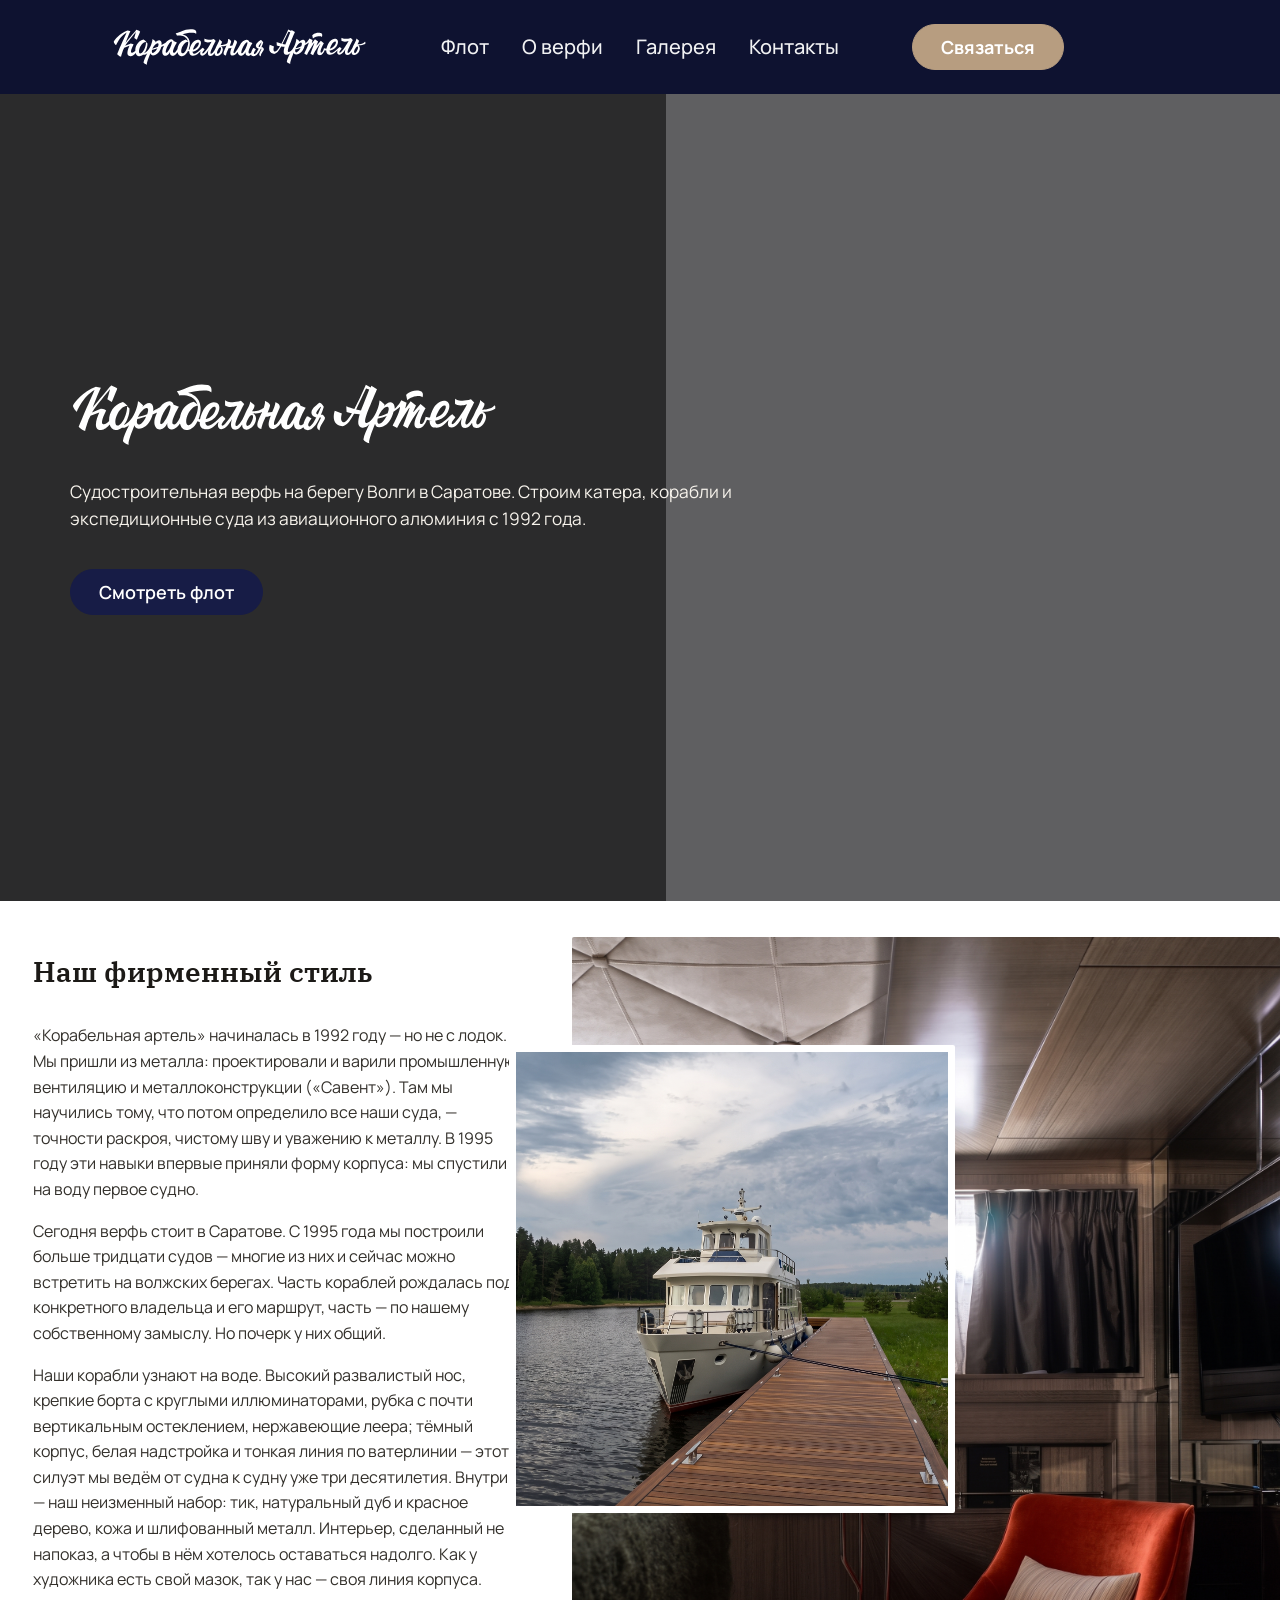
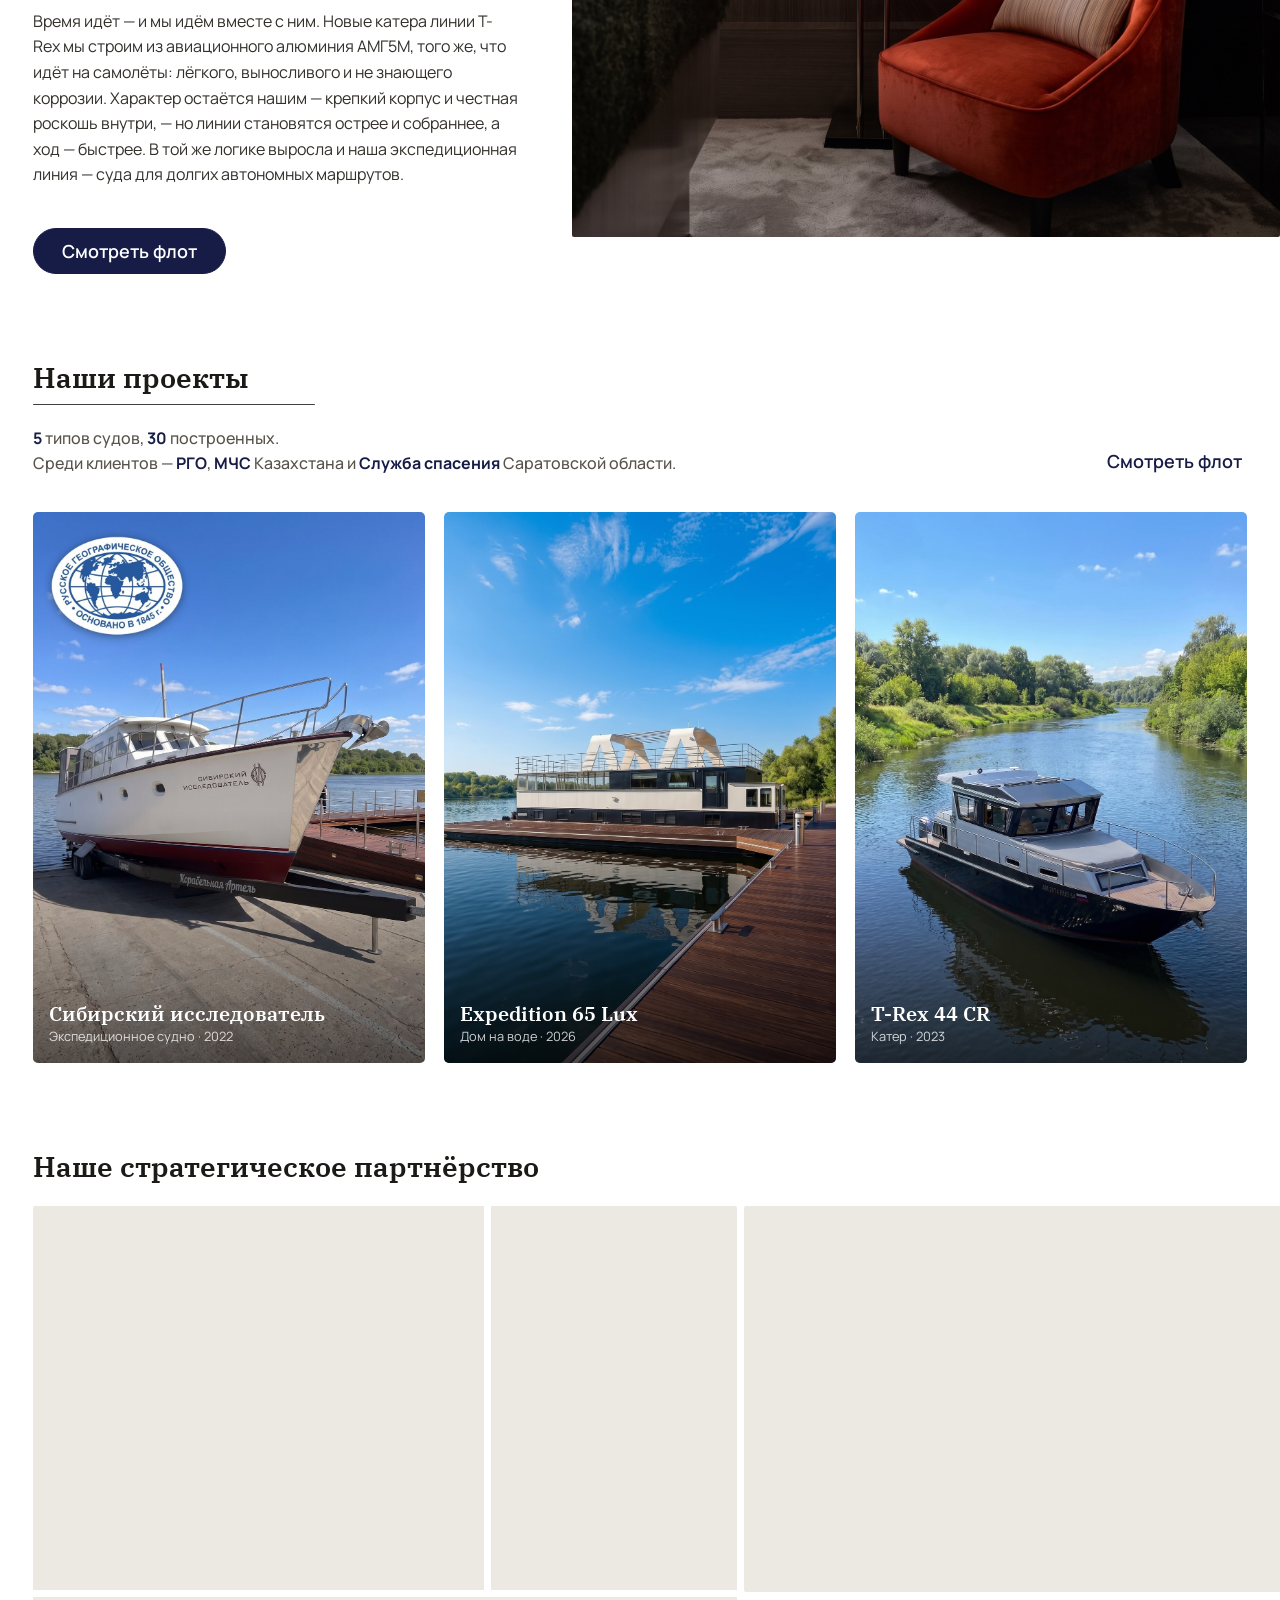
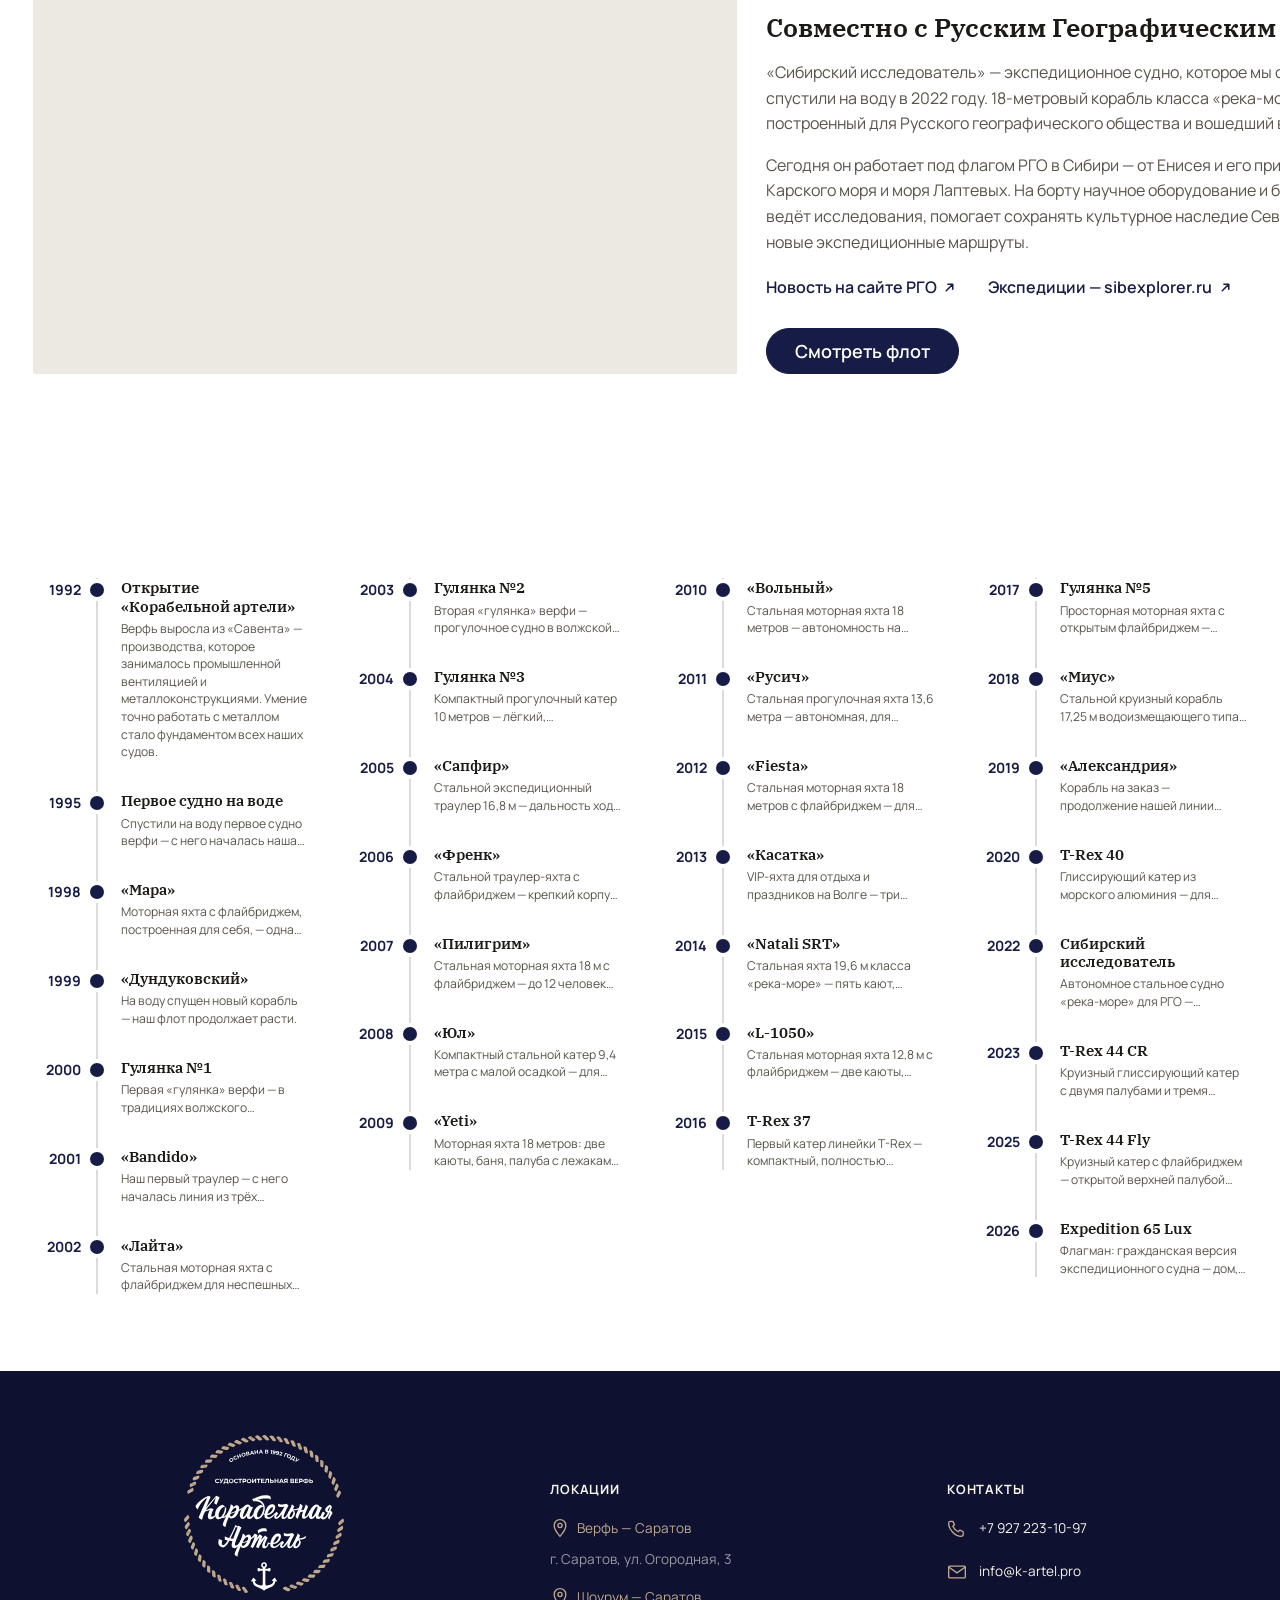
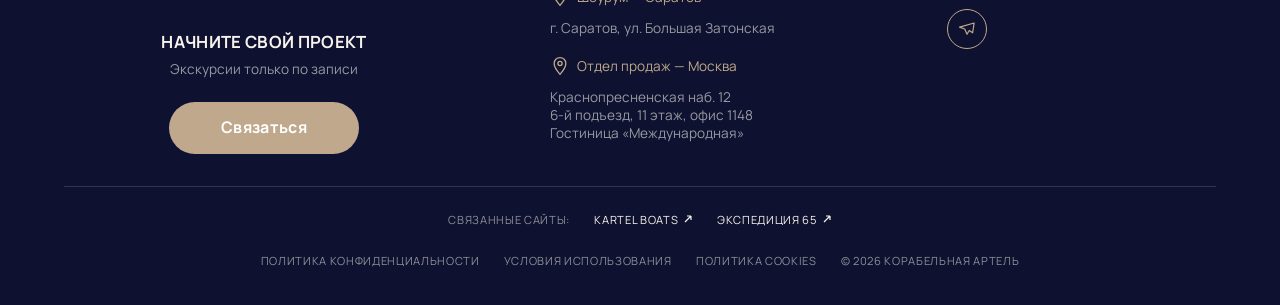
==== about.html @ 332b8e07 "Footer: seal logo + CTA restyle + centered brand column - footer logo switched from wordmark to the " ====
<!doctype html>
<html lang="ru">
<head>
<meta charset="utf-8">
<meta name="viewport" content="width=device-width, initial-scale=1">
<title>О верфи — Корабельная артель</title>
<meta name="description" content="О верфи «Корабельная артель» — судостроение в Саратове с 1992 года.">
<link rel="preconnect" href="https://fonts.googleapis.com">
<link rel="preconnect" href="https://fonts.gstatic.com" crossorigin>
<link href="https://fonts.googleapis.com/css2?family=IBM+Plex+Serif:wght@400;500;600&family=Manrope:wght@400;500;600;700&display=swap" rel="stylesheet">
<link rel="stylesheet" href="css/styles.css?v=238">
</head>
<body>

  <!-- ===================== NAV (solid, interior page) ===================== -->
  <header class="nav nav--solid nav--sticky">
    <a class="nav__logo" href="index.html" aria-label="Корабельная артель">
      <img src="assets/logo/wordmark-white.svg" alt="Корабельная артель">
    </a>
    <nav class="nav__links">
      <a href="fleet.html">Флот</a>
      <a href="about.html">О верфи</a>
      <!-- <a href="index.html#stories">Истории</a> -->
      <a href="gallery.html">Галерея</a>
      <a href="contact.html">Контакты</a>
    </nav>
    <a class="nav__cta js-contact-open" href="contact.html">Связаться</a>
  </header>

  <!-- ===================== ABOUT (wireframe) ===================== -->
  <main class="wf about" id="about">

    <!-- SECTION 1: HERO -->
    <section class="about-hero">
      <div class="about-hero__scrim"></div>
      <div class="about-hero__inner">
        <div class="about-hero__content">
          <div class="about-hero__title">
            <img class="about-hero__logo" src="assets/logo/wordmark-white.svg" alt="Корабельная артель">
          </div>
          <p class="about-hero__text">Судостроительная верфь на берегу Волги в Саратове. Строим катера, корабли и экспедиционные суда из авиационного алюминия с 1992 года.</p>
          <a class="btn btn--primary" href="fleet.html">Смотреть флот</a>
        </div>
      </div>
    </section>

    <!-- SECTION 2: WHERE IT ALL BEGAN -->
    <section class="wf-sec ab-began">
      <div class="ab-began__grid">
        <div class="ab-began__text">
          <header class="wf-sechead">
            <h2 class="wf-sectitle">Наш фирменный стиль</h2>
            <div class="wf-line wf-line--head"></div>
          </header>
          <p class="wf-body">«Корабельная артель» начиналась в 1992 году — но не с лодок. Мы пришли из металла: проектировали и варили промышленную вентиляцию и металлоконструкции («Савент»). Там мы научились тому, что потом определило все наши суда, — точности раскроя, чистому шву и уважению к металлу. В 1995 году эти навыки впервые приняли форму корпуса: мы спустили на воду первое судно.</p>
          <p class="wf-body">Сегодня верфь стоит в Саратове. С 1995 года мы построили больше тридцати судов — многие из них и сейчас можно встретить на волжских берегах. Часть кораблей рождалась под конкретного владельца и его маршрут, часть — по нашему собственному замыслу. Но почерк у них общий.</p>
          <p class="wf-body">Наши корабли узнают на воде. Высокий развалистый нос, крепкие борта с круглыми иллюминаторами, рубка с почти вертикальным остеклением, нержавеющие леера; тёмный корпус, белая надстройка и тонкая линия по ватерлинии — этот силуэт мы ведём от судна к судну уже три десятилетия. Внутри — наш неизменный набор: тик, натуральный дуб и красное дерево, кожа и шлифованный металл. Интерьер, сделанный не напоказ, а чтобы в нём хотелось оставаться надолго. Как у художника есть свой мазок, так у нас — своя линия корпуса.</p>
          <p class="wf-body">Время идёт — и мы идём вместе с ним. Новые катера линии T-Rex мы строим из авиационного алюминия АМГ5М, того же, что идёт на самолёты: лёгкого, выносливого и не знающего коррозии. Характер остаётся нашим — крепкий корпус и честная роскошь внутри, — но линии становятся острее и собраннее, а ход — быстрее. В той же логике выросла и наша экспедиционная линия — суда для долгих автономных маршрутов.</p>
          <a class="btn btn--primary ab-began__btn" href="fleet.html">Смотреть флот</a>
        </div>
        <div class="ab-began__media">
          <div class="wf-box ab-began__img"></div>
          <div class="ab-began__card"></div>
        </div>
      </div>
    </section>

    <!-- SECTION 3: OUR PROJECTS -->
    <section class="wf-sec ab-proj">
      <header class="ab-proj__head">
        <div class="ab-proj__headleft">
          <div class="wf-sechead">
            <h2 class="wf-sectitle">Наши проекты</h2>
            <div class="wf-line wf-line--head"></div>
          </div>
          <p class="fleet__lead"><strong>5</strong> типов судов, <strong>30</strong> построенных.<br>Среди клиентов — <strong>РГО</strong>, <strong>МЧС</strong> Казахстана и <strong>Служба спасения</strong> Саратовской&nbsp;области.</p>
        </div>
        <a class="btn btn--tertiary" href="fleet.html">Смотреть флот</a>
      </header>
      <div class="ab-proj__grid">
        <a class="boat-card" href="boat.html?id=sibirsky" aria-label="Сибирский исследователь">
          <img class="boat-card__img" src="assets/img/sibirsky-card.jpg?v=219" alt="Сибирский исследователь">
          <div class="boat-card__scrim"></div>
          <div class="boat-card__meta">
            <div class="boat-card__name">Сибирский исследователь</div>
            <div class="boat-card__year">Экспедиционное судно · 2022</div>
          </div>
        </a>
        <a class="boat-card" href="boat.html?id=exp-65lux" aria-label="Expedition 65 Lux">
          <img class="boat-card__img" src="assets/img/exp65lux-card.jpg?v=219" alt="Expedition 65 Lux">
          <div class="boat-card__scrim"></div>
          <div class="boat-card__meta">
            <div class="boat-card__name">Expedition 65 Lux</div>
            <div class="boat-card__year">Дом на воде · 2026</div>
          </div>
        </a>
        <a class="boat-card" href="boat.html?id=trex-44cr" aria-label="T-Rex 44 CR">
          <img class="boat-card__img" src="assets/img/trex44cr-card.jpg?v=219" alt="T-Rex 44 CR">
          <div class="boat-card__scrim"></div>
          <div class="boat-card__meta">
            <div class="boat-card__name">T-Rex 44 CR</div>
            <div class="boat-card__year">Катер · 2023</div>
          </div>
        </a>
      </div>
    </section>

    <!-- SECTION 4: OUR STRATEGIC PARTNERSHIP -->
    <section class="wf-sec ab-partner" id="partner">
      <header class="ab-partner__head">
        <h2 class="wf-sectitle">Наше стратегическое партнёрство</h2>
      </header>
      <div class="ab-partner__band">
        <div class="wf-box ab-partner__img"></div>
        <div class="wf-box ab-partner__side"></div>
        <div class="ab-partner__content">
          <p class="ab-partner__caption">Совместно с Русским Географическим Обществом</p>
          <p class="ab-partner__body">«Сибирский исследователь» — экспедиционное судно, которое мы строили пять лет и спустили на воду в 2022 году. 18-метровый корабль класса «река-море» из стали, построенный для Русского географического общества и вошедший в его научный флот.</p>
          <p class="ab-partner__body">Сегодня он работает под флагом РГО в Сибири — от Енисея и его притоков до побережий Карского моря и моря Лаптевых. На борту научное оборудование и беспилотники: судно ведёт исследования, помогает сохранять культурное наследие Севера и открывает новые экспедиционные маршруты.</p>
          <div class="ab-partner__links">
            <a class="ab-partner__link" href="https://rgo.ru/activity/redaction/news/sibirskiy-issledovatel-popolnit-nauchnyy-flot-rgo/" target="_blank" rel="noopener">Новость на сайте РГО
              <svg width="13" height="13" viewBox="0 0 12 12" fill="none" aria-hidden="true"><path d="M3 9 9 3M9 3H4.5M9 3v4.5" stroke="currentColor" stroke-width="1.4" stroke-linecap="round" stroke-linejoin="round"/></svg>
            </a>
            <a class="ab-partner__link" href="https://sibexplorer.ru" target="_blank" rel="noopener">Экспедиции — sibexplorer.ru
              <svg width="13" height="13" viewBox="0 0 12 12" fill="none" aria-hidden="true"><path d="M3 9 9 3M9 3H4.5M9 3v4.5" stroke="currentColor" stroke-width="1.4" stroke-linecap="round" stroke-linejoin="round"/></svg>
            </a>
          </div>
          <a class="btn btn--primary" href="fleet.html">Смотреть флот</a>
        </div>
      </div>
    </section>

    <!-- SECTION 6: TIMELINE -->
    <section class="wf-sec ab-time">
      <header class="ab-time__head"></header>
      <div class="ab-time__track">
        <div class="ab-time__col">
        <div class="ab-time__item">
          <div class="ab-time__year">1992</div>
          <div class="ab-time__body">
            <div class="ab-time__dot"></div>
            <h3 class="ab-time__title">Открытие «Корабельной артели»</h3>
            <p class="ab-time__text">Верфь выросла из «Савента» — производства, которое занималось промышленной вентиляцией и металлоконструкциями. Умение точно работать с металлом стало фундаментом всех наших судов.</p>
          </div>
        </div>
        <div class="ab-time__item">
          <div class="ab-time__year">1995</div>
          <div class="ab-time__body">
            <div class="ab-time__dot"></div>
            <h3 class="ab-time__title">Первое судно на воде</h3>
            <p class="ab-time__text">Спустили на воду первое судно верфи — с него началась наша история на большой воде.</p>
          </div>
        </div>
        <div class="ab-time__item">
          <div class="ab-time__year">1998</div>
          <div class="ab-time__body">
            <div class="ab-time__dot"></div>
            <h3 class="ab-time__title">«Мара»</h3>
            <p class="ab-time__text">Моторная яхта с флайбриджем, построенная для себя, — одна из первых лодок верфи.</p>
          </div>
        </div>
        <div class="ab-time__item">
          <div class="ab-time__year">1999</div>
          <div class="ab-time__body">
            <div class="ab-time__dot"></div>
            <h3 class="ab-time__title">«Дундуковский»</h3>
            <p class="ab-time__text">На воду спущен новый корабль — наш флот продолжает расти.</p>
          </div>
        </div>
        <div class="ab-time__item">
          <div class="ab-time__year">2000</div>
          <div class="ab-time__body">
            <div class="ab-time__dot"></div>
            <h3 class="ab-time__title">Гулянка №1</h3>
            <p class="ab-time__text">Первая «гулянка» верфи — в традициях волжского прогулочного судна этого типа.</p>
          </div>
        </div>
        <div class="ab-time__item">
          <div class="ab-time__year">2001</div>
          <div class="ab-time__body">
            <div class="ab-time__dot"></div>
            <h3 class="ab-time__title">«Bandido»</h3>
            <p class="ab-time__text">Наш первый траулер — с него началась линия из трёх кораблей этого типа.</p>
          </div>
        </div>
        <div class="ab-time__item">
          <div class="ab-time__year">2002</div>
          <div class="ab-time__body">
            <div class="ab-time__dot"></div>
            <h3 class="ab-time__title">«Лайта»</h3>
            <p class="ab-time__text">Стальная моторная яхта с флайбриджем для неспешных походов по большой воде.</p>
          </div>
        </div>
        </div>
        <div class="ab-time__col">
        <div class="ab-time__item">
          <div class="ab-time__year">2003</div>
          <div class="ab-time__body">
            <div class="ab-time__dot"></div>
            <h3 class="ab-time__title">Гулянка №2</h3>
            <p class="ab-time__text">Вторая «гулянка» верфи — прогулочное судно в волжской традиции.</p>
          </div>
        </div>
        <div class="ab-time__item">
          <div class="ab-time__year">2004</div>
          <div class="ab-time__body">
            <div class="ab-time__dot"></div>
            <h3 class="ab-time__title">Гулянка №3</h3>
            <p class="ab-time__text">Компактный прогулочный катер 10 метров — лёгкий, экономичный, с малой осадкой.</p>
          </div>
        </div>
        <div class="ab-time__item">
          <div class="ab-time__year">2005</div>
          <div class="ab-time__body">
            <div class="ab-time__dot"></div>
            <h3 class="ab-time__title">«Сапфир»</h3>
            <p class="ab-time__text">Стальной экспедиционный траулер 16,8 м — дальность хода свыше 3500 миль.</p>
          </div>
        </div>
        <div class="ab-time__item">
          <div class="ab-time__year">2006</div>
          <div class="ab-time__body">
            <div class="ab-time__dot"></div>
            <h3 class="ab-time__title">«Френк»</h3>
            <p class="ab-time__text">Стальной траулер-яхта с флайбриджем — крепкий корпус для дальних походов.</p>
          </div>
        </div>
        <div class="ab-time__item">
          <div class="ab-time__year">2007</div>
          <div class="ab-time__body">
            <div class="ab-time__dot"></div>
            <h3 class="ab-time__title">«Пилигрим»</h3>
            <p class="ab-time__text">Стальная моторная яхта 18 м с флайбриджем — до 12 человек на борту, дальность до 1300 миль.</p>
          </div>
        </div>
        <div class="ab-time__item">
          <div class="ab-time__year">2008</div>
          <div class="ab-time__body">
            <div class="ab-time__dot"></div>
            <h3 class="ab-time__title">«Юл»</h3>
            <p class="ab-time__text">Компактный стальной катер 9,4 метра с малой осадкой — для неспешных прогулок по реке.</p>
          </div>
        </div>
        <div class="ab-time__item">
          <div class="ab-time__year">2009</div>
          <div class="ab-time__body">
            <div class="ab-time__dot"></div>
            <h3 class="ab-time__title">«Yeti»</h3>
            <p class="ab-time__text">Моторная яхта 18 метров: две каюты, баня, палуба с лежаками и мангалом.</p>
          </div>
        </div>
        </div>
        <div class="ab-time__col">
        <div class="ab-time__item">
          <div class="ab-time__year">2010</div>
          <div class="ab-time__body">
            <div class="ab-time__dot"></div>
            <h3 class="ab-time__title">«Вольный»</h3>
            <p class="ab-time__text">Стальная моторная яхта 18 метров — автономность на несколько суток, дальность до 1000 км.</p>
          </div>
        </div>
        <div class="ab-time__item">
          <div class="ab-time__year">2011</div>
          <div class="ab-time__body">
            <div class="ab-time__dot"></div>
            <h3 class="ab-time__title">«Русич»</h3>
            <p class="ab-time__text">Стальная прогулочная яхта 13,6 метра — автономная, для компании до 10 человек.</p>
          </div>
        </div>
        <div class="ab-time__item">
          <div class="ab-time__year">2012</div>
          <div class="ab-time__body">
            <div class="ab-time__dot"></div>
            <h3 class="ab-time__title">«Fiesta»</h3>
            <p class="ab-time__text">Стальная моторная яхта 18 метров с флайбриджем — для дальних прогулок по большой воде.</p>
          </div>
        </div>
        <div class="ab-time__item">
          <div class="ab-time__year">2013</div>
          <div class="ab-time__body">
            <div class="ab-time__dot"></div>
            <h3 class="ab-time__title">«Касатка»</h3>
            <p class="ab-time__text">VIP-яхта для отдыха и праздников на Волге — три палубы, русская сауна, до 10 гостей.</p>
          </div>
        </div>
        <div class="ab-time__item">
          <div class="ab-time__year">2014</div>
          <div class="ab-time__body">
            <div class="ab-time__dot"></div>
            <h3 class="ab-time__title">«Natali SRT»</h3>
            <p class="ab-time__text">Стальная яхта 19,6 м класса «река-море» — пять кают, автономность, дальность свыше 1600 км.</p>
          </div>
        </div>
        <div class="ab-time__item">
          <div class="ab-time__year">2015</div>
          <div class="ab-time__body">
            <div class="ab-time__dot"></div>
            <h3 class="ab-time__title">«L-1050»</h3>
            <p class="ab-time__text">Стальная моторная яхта 12,8 м с флайбриджем — две каюты, салон и камбуз, полная автономность.</p>
          </div>
        </div>
        <div class="ab-time__item">
          <div class="ab-time__year">2016</div>
          <div class="ab-time__body">
            <div class="ab-time__dot"></div>
            <h3 class="ab-time__title">T-Rex 37</h3>
            <p class="ab-time__text">Первый катер линейки T-Rex — компактный, полностью автономный, с водолазным оснащением.</p>
          </div>
        </div>
        </div>
        <div class="ab-time__col">
        <div class="ab-time__item">
          <div class="ab-time__year">2017</div>
          <div class="ab-time__body">
            <div class="ab-time__dot"></div>
            <h3 class="ab-time__title">Гулянка №5</h3>
            <p class="ab-time__text">Просторная моторная яхта с открытым флайбриджем — прогулочный катер для отдыха на Волге.</p>
          </div>
        </div>
        <div class="ab-time__item">
          <div class="ab-time__year">2018</div>
          <div class="ab-time__body">
            <div class="ab-time__dot"></div>
            <h3 class="ab-time__title">«Миус»</h3>
            <p class="ab-time__text">Стальной круизный корабль 17,25 м водоизмещающего типа — для дальних походов по большой воде.</p>
          </div>
        </div>
        <div class="ab-time__item">
          <div class="ab-time__year">2019</div>
          <div class="ab-time__body">
            <div class="ab-time__dot"></div>
            <h3 class="ab-time__title">«Александрия»</h3>
            <p class="ab-time__text">Корабль на заказ — продолжение нашей линии больших водоизмещающих судов.</p>
          </div>
        </div>
        <div class="ab-time__item">
          <div class="ab-time__year">2020</div>
          <div class="ab-time__body">
            <div class="ab-time__dot"></div>
            <h3 class="ab-time__title">T-Rex 40</h3>
            <p class="ab-time__text">Глиссирующий катер из морского алюминия — для автономных выходов по рекам и морю.</p>
          </div>
        </div>
        <div class="ab-time__item">
          <div class="ab-time__year">2022</div>
          <div class="ab-time__body">
            <div class="ab-time__dot"></div>
            <h3 class="ab-time__title">Сибирский исследователь</h3>
            <p class="ab-time__text">Автономное стальное судно «река-море» для РГО — построено для арктических экспедиций.</p>
          </div>
        </div>
        <div class="ab-time__item">
          <div class="ab-time__year">2023</div>
          <div class="ab-time__body">
            <div class="ab-time__dot"></div>
            <h3 class="ab-time__title">T-Rex 44 CR</h3>
            <p class="ab-time__text">Круизный глиссирующий катер с двумя палубами и тремя каютами.</p>
          </div>
        </div>
        <div class="ab-time__item">
          <div class="ab-time__year">2025</div>
          <div class="ab-time__body">
            <div class="ab-time__dot"></div>
            <h3 class="ab-time__title">T-Rex 44 Fly</h3>
            <p class="ab-time__text">Круизный катер с флайбриджем — открытой верхней палубой для отдыха и управления.</p>
          </div>
        </div>
        <div class="ab-time__item">
          <div class="ab-time__year">2026</div>
          <div class="ab-time__body">
            <div class="ab-time__dot"></div>
            <h3 class="ab-time__title">Expedition 65 Lux</h3>
            <p class="ab-time__text">Флагман: гражданская версия экспедиционного судна — дом, который идёт за впечатлением.</p>
          </div>
        </div>
        </div>
      </div>
    </section>

  </main>

  <!-- ===================== FOOTER ===================== -->
  <footer class="foot">
    <div class="foot__inner">
      <div class="foot__top">
        <div class="foot__col">
          <a class="foot__brand" href="index.html" aria-label="Корабельная артель">
            <img src="assets/logo/seal-white.svg" alt="Корабельная артель">
          </a>
          <h3 class="foot__eyebrow">Начните свой проект</h3>
          <p class="foot__sub">Экскурсии только по записи</p>
          <a class="foot__cta" href="index.html#locations">Связаться</a>
        </div>
        <div class="foot__col">
          <p class="foot__coltitle">Локации</p>
          <ul class="foot__locs">
            <li>
              <a class="foot__loc-name" href="https://yandex.ru/maps/194/saratov/?ll=45.975715%2C51.514432&mode=poi&poi%5Bpoint%5D=45.975110%2C51.514426&poi%5Buri%5D=ymapsbm1%3A%2F%2Forg%3Foid%3D194729155833&z=18.88" target="_blank" rel="noopener">
                <svg width="20" height="20" viewBox="0 0 24 24" fill="none"><path d="M12 2C16 2 19 5 19 9c0 5-7 13-7 13S5 14 5 9c0-4 3-7 7-7Z" stroke="currentColor" stroke-width="1.6"/><circle cx="12" cy="9" r="2.5" stroke="currentColor" stroke-width="1.6"/></svg>
                Верфь — Саратов
              </a>
              <div class="foot__loc-lines"><p>г. Саратов, ул. Огородная, 3</p></div>
            </li>
            <li>
              <a class="foot__loc-name" href="https://yandex.ru/maps/org/pristan/169654831303/?ll=46.082849%2C51.543943&z=18.8" target="_blank" rel="noopener">
                <svg width="20" height="20" viewBox="0 0 24 24" fill="none"><path d="M12 2C16 2 19 5 19 9c0 5-7 13-7 13S5 14 5 9c0-4 3-7 7-7Z" stroke="currentColor" stroke-width="1.6"/><circle cx="12" cy="9" r="2.5" stroke="currentColor" stroke-width="1.6"/></svg>
                Шоурум — Саратов
              </a>
              <div class="foot__loc-lines"><p>г. Саратов, ул. Большая Затонская</p></div>
            </li>
            <li>
              <a class="foot__loc-name" href="https://yandex.ru/maps/org/kartel_boats/22422353256/?ll=37.556388%2C55.754203&z=17.13" target="_blank" rel="noopener">
                <svg width="20" height="20" viewBox="0 0 24 24" fill="none"><path d="M12 2C16 2 19 5 19 9c0 5-7 13-7 13S5 14 5 9c0-4 3-7 7-7Z" stroke="currentColor" stroke-width="1.6"/><circle cx="12" cy="9" r="2.5" stroke="currentColor" stroke-width="1.6"/></svg>
                Отдел продаж — Москва
              </a>
              <div class="foot__loc-lines">
                <p>Краснопресненская наб. 12</p>
                <p>6-й подъезд, 11 этаж, офис 1148</p>
                <p>Гостиница «Международная»</p>
              </div>
            </li>
          </ul>
        </div>
        <div class="foot__col">
          <p class="foot__coltitle">Контакты</p>
          <ul class="foot__contacts">
            <li>
              <a class="foot__contact" href="tel:+79272231097">
                <svg width="20" height="20" viewBox="0 0 24 24" fill="none"><path d="M4 4h3l2 4-2 2c1.5 3.5 3 5 6.5 6.5l2-2 4 2v3c0 1.5-1 2.5-2.5 2.5C10 22 2 14 2 6 2 4.5 3 4 4 4Z" stroke="currentColor" stroke-width="1.6" stroke-linejoin="round"/></svg>
                +7 927 223-10-97
              </a>
            </li>
            <li>
              <a class="foot__contact" href="mailto:info@k-artel.pro">
                <svg width="20" height="20" viewBox="0 0 24 24" fill="none"><rect x="2" y="5" width="20" height="14" rx="1" stroke="currentColor" stroke-width="1.6"/><path d="M2 6l10 7 10-7" stroke="currentColor" stroke-width="1.6"/></svg>
                info@k-artel.pro
              </a>
            </li>
          </ul>
          <div class="foot__social">
            <a class="foot__soc" href="https://t.me/KARTELBOATS_RU" target="_blank" rel="noopener" aria-label="Telegram">
              <svg width="18" height="18" viewBox="0 0 24 24" fill="none"><path d="M21.5 4 2 9.5 9 12l3 7 3-5 4.5 3L21.5 4Z" stroke="currentColor" stroke-width="1.6" stroke-linejoin="round"/></svg>
            </a>
          </div>
        </div>
      </div>

      <hr class="foot__hr">

      <div class="foot__related">
        <span class="foot__related-label">Связанные сайты:</span>
        <a href="https://kartelboats.ru" target="_blank" rel="noopener">Kartel Boats
          <svg width="10" height="10" viewBox="0 0 10 10" fill="none"><path d="M2 8 8 2M8 2H4M8 2v4" stroke="currentColor" stroke-width="1.2"/></svg>
        </a>
        <a href="https://expedition65.ru" target="_blank" rel="noopener">Экспедиция 65
          <svg width="10" height="10" viewBox="0 0 10 10" fill="none"><path d="M2 8 8 2M8 2H4M8 2v4" stroke="currentColor" stroke-width="1.2"/></svg>
        </a>
      </div>

      <div class="foot__legal">
        <a href="#">Политика конфиденциальности</a>
        <a href="#">Условия использования</a>
        <a href="#">Политика cookies</a>
        <span>© 2026 Корабельная артель</span>
      </div>
    </div>
  </footer>

  <!-- deep-link (#partner from the landing "Наш партнёр"): genuine arrival from
       another page scrolls to the section (re-scrolling after images settle);
       a reload cleans the hash and returns to the top, no jolt. -->
  <script>
    if ('scrollRestoration' in history) history.scrollRestoration = 'manual';
    (function () {
      if (!location.hash) return;
      var hash = location.hash, fromOther = false;
      try { fromOther = !!document.referrer && new URL(document.referrer).pathname !== location.pathname; } catch (e) {}
      history.replaceState(null, '', location.pathname + location.search);
      if (fromOther) {
        var toHash = function () { var t = document.querySelector(hash); if (t) t.scrollIntoView({ behavior: 'instant', block: 'start' }); };
        toHash();
        window.addEventListener('load', toHash);
        setTimeout(toHash, 400);
      } else {
        window.scrollTo({ top: 0, behavior: 'instant' });
      }
    })();
  </script>
  <script src="js/nav.js?v=1"></script>
  <script src="js/contact-modal.js?v=2"></script>
</body>
</html>
---- css/styles.css ----
/* ============================================================
   КОРАБЕЛЬНАЯ АРТЕЛЬ — design system
   ============================================================ */
:root{
  --navy:#171C46;
  --brass:#C0A88C;
  --ink:#0E1230;
  --text:#171C46;
  --text-2:#57534B;
  --black:#000000;
  --white:#FFFFFF;
  --cream:#F7F3EC;
  --grey-100:#ECE9E2;
  --grey-300:#CCC7BD;
  --grey-500:#938E83;
  --charcoal:#33302B;
  --near-black:#1C1A17;

  --serif:'IBM Plex Serif',Georgia,serif;
  --sans:'Manrope',system-ui,sans-serif;

  --gutter:clamp(1.25rem,5vw,5rem);
  --maxw:1440px;

  /* the metallic gradient border used on buttons (per Figma) */
  --btn-edge:linear-gradient(152deg,#000 0%,#d9d9d9 72%);
}

*,*::before,*::after{box-sizing:border-box;margin:0;padding:0}
html{-webkit-text-size-adjust:100%;overflow-x:clip;scroll-behavior:smooth}
body{
  font-family:var(--sans);color:var(--text);background:var(--white);
  line-height:1.55;-webkit-font-smoothing:antialiased;font-synthesis:none;
  overflow-x:clip;max-width:100%;
}
img,svg{display:block;max-width:100%}
a{color:inherit;text-decoration:none}
ul{list-style:none}
button{font:inherit;color:inherit;background:none;border:none;cursor:pointer}

/* ============================================================
   BUTTONS  (Hi-fi: primary = solid navy, secondary = white + navy outline,
             header CTA = brass. Manrope SemiBold 18.)
   ============================================================ */
.btn,.nav__cta{
  display:inline-flex;align-items:center;justify-content:center;gap:.5rem;
  font-family:var(--sans);font-weight:600;font-size:18px;line-height:1;
  border:1px solid transparent;border-radius:25px;
  padding:.8rem 1.75rem;white-space:nowrap;
  transition:background .22s ease,color .22s ease,border-color .22s ease;
}
/* primary — solid navy */
.btn--primary{background:var(--navy);color:var(--white);border-color:var(--navy)}
.btn--primary:hover{background:var(--brass);border-color:var(--brass);color:var(--navy)}
/* secondary — white with navy outline */
.btn--secondary{background:var(--white);color:var(--navy);border-color:var(--navy)}
.btn--secondary:hover{background:var(--navy);color:var(--white)}
/* tertiary — plain text link, lowest emphasis ("by the way") */
.btn--tertiary{background:transparent;border-color:transparent;color:var(--navy);padding-left:.25rem;padding-right:.25rem}
.btn--tertiary:hover{background:transparent;border-color:transparent;color:var(--brass)}
/* header CTA — brass */
.nav__cta{background:#b79d80;color:#fff;border-color:#b79d80;font-weight:700;margin-right:calc(clamp(1.5rem,4vw,3rem) + 104px)}
.nav__cta:hover{background:#fff;color:var(--navy);border-color:#fff}

/* ============================================================
   NAV
   ============================================================ */
.nav{
  position:absolute;inset:0 0 auto 0;z-index:10;
  display:grid;grid-template-columns:1fr auto 1fr;align-items:center;gap:2rem;
  padding:1.5rem var(--gutter);
}
.nav__logo{justify-self:start}
.nav__links{justify-self:center}
.nav__cta{justify-self:end}
.nav__logo img{height:42px;width:auto;margin-left:clamp(1.5rem,4vw,3rem)}
.nav__links{
  display:flex;align-items:center;justify-content:center;gap:clamp(1.5rem,2.6vw,2.75rem);
  font-size:20px;font-weight:500;color:var(--white);
}
.nav__links a{opacity:.94;transition:color .2s ease,opacity .2s ease}
.nav__links a:hover{color:var(--brass);opacity:1}
/* solid nav for interior pages (no dark hero behind it) */
.nav--solid{position:static;background:var(--ink)}
/* sticky nav: fixed, with a frosted navy background that fades in on scroll */
.nav--sticky{position:fixed;left:0;right:0;top:0;transition:background .3s ease,backdrop-filter .3s ease,padding .3s ease}
/* solid (blue) nav that stays in flow as before, but sticks on scroll */
.nav--solid.nav--sticky{position:sticky}
.nav--sticky.is-scrolled{background:rgba(23,28,70,.85);
  backdrop-filter:blur(10px) saturate(1.1);-webkit-backdrop-filter:blur(10px) saturate(1.1)}

/* ============================================================
   HERO  (photo carousel + trackers)
   ============================================================ */
.hero{
  position:relative;min-height:100svh;display:flex;align-items:center;
  color:var(--white);overflow:hidden;
}
.hero__slides{position:absolute;inset:0;z-index:0}
.hero__slide{
  position:absolute;inset:0;background-size:cover;background-position:center;
  /* neutral darkening (no colour cast) — matches Figma exposure/shadows-down look */
  filter:brightness(.66) contrast(1.06) saturate(1.18);
  opacity:0;transition:opacity 1s ease;
}
.hero__slide.is-active{opacity:1}
.hero__slide--flip{transform:scaleX(-1)}
/* hero secondary hover — white → clear (on the dark photo); primary → gold is global */
.hero .btn--secondary:hover{background:transparent;color:var(--white);border-color:var(--white)}
.hero__scrim{
  position:absolute;inset:0;z-index:1;
  background:
    linear-gradient(180deg, rgba(0,0,0,.5) 0%, transparent 15%),
    linear-gradient(90deg, rgba(0,0,0,.34) 0%, rgba(0,0,0,.2) 26%, rgba(0,0,0,.06) 56%, transparent 76%),
    linear-gradient(0deg, rgba(0,0,0,.42) 0%, transparent 24%);
}
.hero__inner{
  position:relative;z-index:2;
  width:100%;
  padding:0 var(--gutter);
  transform:translateY(-6vh);
}
/* per-slide heading — four stacked titles that crossfade with the carousel */
.hero__headings{position:relative;font-size:clamp(1.8rem,3vw,2.4rem);height:1.15em}
.hero__title{
  position:absolute;left:0;bottom:0;margin:0;
  opacity:0;
  font-family:var(--serif);font-weight:600;
  font-size:1em;line-height:1.08;letter-spacing:-.01em;white-space:nowrap;
  text-shadow:0 2px 24px rgba(0,0,0,.5);
}
.hero__text{
  margin-top:1.5rem;max-width:34ch;
  font-size:clamp(1.05rem,1.35vw,1.25rem);font-weight:700;line-height:1.4;
  color:var(--grey-100);
  text-shadow:0 1px 16px rgba(0,0,0,.55);
}
.hero__actions{margin-top:3.4rem;display:flex;gap:1rem;flex-wrap:wrap}

/* bottom cluster — rotating per-slide caption sits above the segment trackers */
.hero__foot{
  position:absolute;z-index:3;left:var(--gutter);right:var(--gutter);
  bottom:clamp(2rem,5vh,3.25rem);
  display:flex;flex-direction:column;gap:clamp(1rem,2.2vh,1.6rem);
}
/* description — sits under the heading, crossfades per slide */
.hero__descs{position:relative;min-height:clamp(3rem,7vh,3.9rem);margin-top:clamp(1rem,1.8vh,1.5rem)}
.hero__desc{
  position:absolute;top:0;left:0;width:100%;max-width:54ch;
  opacity:0;pointer-events:none;margin:0;
  font-family:var(--sans);font-weight:600;
  font-size:clamp(1rem,1.3vw,1.2rem);line-height:1.5;
  color:var(--grey-100);text-shadow:0 1px 14px rgba(0,0,0,.6);
}

/* eyebrow — the only text left at the bottom, above the trackers */
/* each tracker carries its own eyebrow floating just above its bar */
.hero__track-item{position:relative;flex:0 0 auto;line-height:0}
.hero__eyebrow{
  position:absolute;left:0;bottom:calc(100% + 1.5rem);white-space:nowrap;
  opacity:0;pointer-events:none;line-height:1;
  font-family:var(--sans);font-weight:700;
  font-size:.8rem;letter-spacing:.14em;text-transform:uppercase;color:var(--brass);
}

/* trackers — segment bars (Figma: 220x5, r2.5; active navy, rest white) */
.hero__trackers{
  display:flex;gap:clamp(.75rem,2.5vw,2.5rem);
}
.hero__track{
  position:relative;overflow:hidden;
  width:clamp(90px,14vw,220px);height:5px;border-radius:2.5px;
  background:rgba(255,255,255,.3);padding:0;
}
/* active bar fills left→right over the slide's 6s (progress + countdown) — driven by JS */
.hero__track__fill{
  position:absolute;inset:0;border-radius:inherit;background:var(--navy);
  transform:scaleX(0);transform-origin:left center;pointer-events:none;
  will-change:transform;
}

/* ============================================================
   ВЕРФЬ  (shipyard intro: photo collage + text)
   ============================================================ */
.verf{padding:clamp(3.5rem,7vw,6rem) 0 clamp(3rem,6vw,5rem)}
.verf__inner{
  max-width:var(--maxw);margin:0 auto;padding:0 var(--gutter);
  display:grid;grid-template-columns:1.3fr 1fr;gap:clamp(2rem,4vw,3.75rem);
  align-items:center;
}
.verf__collage{
  display:grid;grid-template-columns:1fr 1.2fr;grid-template-rows:repeat(2,1fr);
  gap:16px;aspect-ratio:752/613;
}
.verf__collage img{width:100%;height:100%;object-fit:cover;border-radius:4px}
.verf__collage .a{grid-column:1;grid-row:1}
.verf__collage .b{grid-column:1;grid-row:2}
.verf__collage .c{grid-column:2;grid-row:1 / span 2}
.verf__title{
  font-family:var(--serif);font-weight:600;color:var(--near-black);
  font-size:clamp(2.2rem,4.4vw,3.5rem);line-height:1.05;letter-spacing:-.01em;
}
.verf__body{
  margin-top:1.5rem;display:flex;flex-direction:column;gap:1rem;
  color:var(--charcoal);font-size:1rem;line-height:1.6;max-width:52ch;
}
.verf__actions{margin-top:2rem;display:flex;gap:1rem;flex-wrap:wrap}

/* ============================================================
   STATS BAND  (cream)
   ============================================================ */
.stats{background:var(--cream)}
.stats__inner{
  max-width:var(--maxw);margin:0 auto;
  padding:clamp(2.5rem,4vw,3.25rem) var(--gutter);
  display:grid;grid-template-columns:repeat(4,1fr);gap:1.5rem;
}
.stat__num{
  font-family:var(--serif);font-weight:700;color:var(--navy);
  font-size:clamp(2.6rem,4vw,4rem);line-height:1.05;
}
.stat__label{
  margin-top:.4rem;font-family:var(--sans);font-weight:600;
  font-size:14px;letter-spacing:.5px;color:var(--charcoal);
}

/* ============================================================
   ФЛОТ  (category cards)
   ============================================================ */
.fleet{padding:clamp(3rem,6vw,5rem) 0}
.fleet__inner{padding:0 var(--gutter)}
.fleet__title{
  font-family:var(--serif);font-weight:600;color:var(--near-black);
  font-size:clamp(2rem,4vw,3.125rem);line-height:1.1;
  margin-bottom:clamp(.6rem,1.2vw,.9rem);
}
.fleet__lead{
  max-width:90ch;margin:0 0 clamp(1rem,1.8vw,1.5rem);
  font-family:var(--sans);font-weight:500;
  font-size:clamp(1rem,1.25vw,1.15rem);line-height:1.55;color:var(--text-2);
}
.fleet__head{display:flex;align-items:flex-end;justify-content:space-between;
  gap:clamp(1.5rem,4vw,3rem);flex-wrap:wrap;margin-bottom:clamp(1rem,1.8vw,1.5rem)}
.fleet__headleft{min-width:0}
.fleet__head .fleet__title,.fleet__head .fleet__lead{margin-bottom:0}
.fleet__cta{flex:none;white-space:nowrap}
.fleet__lead strong{font-weight:700;color:var(--text)}
.fleet__grid{display:grid;grid-template-columns:repeat(5,1fr);gap:clamp(1.25rem,2.4vw,2.4rem)}
.fleet-card{display:flex;flex-direction:column;color:inherit;text-decoration:none}
.fleet-card__img{
  width:100%;aspect-ratio:290/300;object-fit:cover;border-radius:4px;
  background:var(--grey-100);display:block;
}
/* hover mini-gallery — swipes left through the family's boat photos */
.fleet-card__media{position:relative;width:100%;aspect-ratio:290/300;border-radius:4px;
  overflow:hidden;background:var(--grey-100)}
.fleet-card__track{display:flex;height:100%;transition:transform .55s cubic-bezier(.22,.61,.36,1)}
.fleet-card__slide{flex:0 0 100%;height:100%;background-size:cover;background-position:center}
.fleet-card__title{
  font-family:var(--serif);font-weight:600;color:var(--near-black);
  font-size:1.3rem;line-height:1.3;margin-top:1rem;
}
.fleet-card__sub{
  font-family:var(--sans);font-weight:600;font-size:.9375rem;line-height:1.35;
  color:var(--charcoal);margin-top:.35rem;
}

/* ============================================================
   НАШ ПОДХОД  (tabbed capability explainer)
   ============================================================ */
.approach{padding:clamp(3rem,6vw,5rem) 0}
.approach__inner{max-width:var(--maxw);margin:0 auto;padding:0 var(--gutter)}
.approach__title{
  font-family:var(--serif);font-weight:600;color:var(--near-black);
  font-size:clamp(2rem,4vw,3.125rem);line-height:1.1;
  margin-bottom:clamp(1.5rem,3vw,2.25rem);
}
.approach__grid{
  display:grid;grid-template-columns:1.3fr 1fr;gap:clamp(2rem,4vw,3.5rem);
  align-items:start;
}
.approach__grid > *{min-width:0}
.approach__left{overflow:hidden}
/* elongated photo (per wireframe) — a touch taller than 2:1 */
.approach__img{
  width:100%;aspect-ratio:8/5;object-fit:cover;border-radius:4px;
  background:var(--grey-100);display:block;
}
/* tabs UNDER the photo — kept to a single line */
.approach__tabs{display:flex;flex-wrap:nowrap;gap:.5rem;margin-top:clamp(1.15rem,2vw,1.5rem)}
.approach__tab{
  font-family:var(--sans);font-weight:600;font-size:14px;line-height:1;white-space:nowrap;
  padding:.55rem 1.05rem;border-radius:25px;
  border:1px solid var(--grey-300);background:var(--white);color:var(--charcoal);
  transition:background .2s ease,color .2s ease,border-color .2s ease;
}
.approach__tab:hover{border-color:var(--navy)}
.approach__tab.is-active{background:var(--navy);color:var(--white);border-color:var(--navy)}
.approach__right{padding-top:clamp(1.75rem,3.5vw,3.25rem)}
.approach__panel{display:none}
.approach__panel.is-active{display:block}
.approach__lead{
  font-family:var(--serif);font-weight:600;color:var(--near-black);
  font-size:clamp(1.35rem,2.1vw,1.75rem);line-height:1.25;
}
.approach__body{margin-top:1.85rem;color:var(--charcoal);font-size:1rem;line-height:1.65}

/* ============================================================
   ГАЛЕРЕЯ  (masonry grid — 6 col, last col narrow logo strip)
   ============================================================ */
.gallery{padding:clamp(3rem,6vw,5rem) 0}
.gallery__inner{max-width:var(--maxw);margin:0 auto;padding:0 var(--gutter)}
.gallery__head{
  display:flex;justify-content:space-between;align-items:center;gap:1rem;
  margin-bottom:clamp(1.5rem,3vw,2.25rem);
}
.gallery__title{
  font-family:var(--serif);font-weight:600;color:var(--near-black);
  font-size:clamp(2rem,4vw,3.125rem);line-height:1.1;
}
.gallery__grid{
  display:grid;
  grid-template-columns:repeat(5,1fr) 0.264fr;
  grid-template-rows:repeat(3,1fr);
  grid-auto-flow:dense;
  gap:6px;
  aspect-ratio:1341 / 760;
}
.gallery__cell{
  width:100%;height:100%;object-fit:cover;display:block;border-radius:2px;
  background:var(--grey-100);background-size:cover;background-position:center;
  cursor:pointer;overflow:hidden;transition:transform .3s ease,filter .3s ease;
}
.gallery__cell:hover{filter:brightness(1.06)}
.gallery__cell:focus-visible{outline:2px solid var(--brass);outline-offset:2px}
.gallery__big{grid-column:4 / 7;grid-row:1 / 3}
.gallery__logo{
  grid-column:6;grid-row:3;border-radius:2px;background:var(--navy);
  display:flex;align-items:center;justify-content:center;
}
.gallery__logo img{width:auto;height:56%;max-width:66%}

/* Lightbox — full-size gallery viewer */
.lightbox{
  position:fixed;inset:0;z-index:1000;
  display:none;align-items:center;justify-content:center;
  background:rgba(12,12,14,.62);
  -webkit-backdrop-filter:blur(16px);backdrop-filter:blur(16px);
  padding:clamp(1rem,5vw,4rem);
}
.lightbox.is-open{display:flex}
.lightbox__fig{
  margin:0;position:relative;display:inline-block;line-height:0;
}
.lightbox__img{
  max-width:min(92vw,1400px);max-height:88vh;
  object-fit:contain;border-radius:3px;display:block;
  box-shadow:0 20px 60px rgba(0,0,0,.5);
}
.lightbox__caption{
  position:absolute;left:clamp(1.1rem,2.5vw,2rem);bottom:clamp(1.1rem,2.5vw,2rem);
  color:#fff;font-family:var(--sans);font-weight:600;line-height:1.2;
  font-size:clamp(1rem,2.2vw,1.4rem);letter-spacing:.01em;
  text-shadow:0 2px 12px rgba(0,0,0,.65);
}
.lightbox__close,.lightbox__nav{
  position:absolute;display:flex;align-items:center;justify-content:center;
  color:#fff;background:transparent;border:none;cursor:pointer;
  transition:color .2s ease,background .2s ease;
}
.lightbox__close{top:clamp(.75rem,3vw,1.5rem);right:clamp(.75rem,3vw,1.5rem);width:44px;height:44px;border-radius:50%}
.lightbox__close:hover{color:var(--brass)}
.lightbox__nav{top:50%;transform:translateY(-50%);width:52px;height:52px;border-radius:50%}
.lightbox__nav:hover{color:var(--brass);background:rgba(255,255,255,.08)}
.lightbox__nav--prev{left:clamp(.5rem,3vw,2rem)}
.lightbox__nav--next{right:clamp(.5rem,3vw,2rem)}

/* ============================================================
   FAQ  (tall image + accordion)
   ============================================================ */
.faq{padding:clamp(3rem,6vw,5rem) 0}
.faq__inner{
  max-width:var(--maxw);margin:0 auto;padding:0 var(--gutter);
  display:grid;grid-template-columns:1fr 1.1fr;gap:clamp(2rem,4vw,3.75rem);
  align-items:start;
}
.faq__img{width:100%;aspect-ratio:605/749;background:var(--grey-100);background-size:cover;background-position:center;border-radius:4px;display:block}
.faq__title{
  font-family:var(--serif);font-weight:600;color:var(--near-black);
  font-size:clamp(1.9rem,3.4vw,2.75rem);line-height:1.1;
  text-align:center;margin-bottom:clamp(1.25rem,2.5vw,2rem);
}
.faq__list{border-top:1px solid var(--grey-300)}
.faq__item{border-bottom:1px solid var(--grey-300)}
.faq__q{
  width:100%;display:flex;justify-content:space-between;align-items:center;gap:1rem;
  text-align:left;padding:1.15rem 0;cursor:pointer;
  font-family:var(--sans);font-weight:600;font-size:1.0625rem;color:var(--near-black);
}
.faq__q::after{
  content:'+';flex:none;font-weight:400;font-size:1.5rem;line-height:1;color:var(--brass);
}
.faq__item.is-open .faq__q::after{content:'−'}
.faq__a{max-height:0;overflow:hidden;transition:max-height .3s ease;color:var(--charcoal);
  font-size:1rem;line-height:1.6}
.faq__item.is-open .faq__a{max-height:420px}
.faq__a p{padding-bottom:1.15rem}

/* ============================================================
   НАШИ АДРЕСА  (locations + map)
   ============================================================ */
.loc{padding:clamp(3rem,6vw,5rem) 0}
.loc__inner{
  max-width:var(--maxw);margin:0 auto;padding:0 var(--gutter);
  display:grid;grid-template-columns:1fr 1.5fr;gap:clamp(2rem,4vw,3.75rem);
  align-items:start;
}
.loc__title{
  font-family:var(--serif);font-weight:600;color:var(--near-black);
  font-size:clamp(2rem,4vw,3.125rem);line-height:1.1;margin-bottom:clamp(1.25rem,2.5vw,2rem);
}
/* locations in a thin-line rectangle with a divider between each; hours + contacts sit outside.
   Each location is a button that swaps the map square on the right. */
.loc__box{border:1px solid var(--grey-300);border-radius:4px;overflow:hidden}
.loc__box .loc__item{display:block;width:100%;text-align:left;background:none;border:0;
  font:inherit;color:inherit;cursor:pointer;padding:clamp(1.15rem,2.2vw,1.75rem);transition:background .2s ease}
.loc__box .loc__item + .loc__item{border-top:1px solid var(--grey-300)}
.loc__box .loc__item:hover{background:#F7F5F0}
.loc__box .loc__item.is-active{background:var(--grey-100)}
.loc__extra{margin-top:clamp(1.5rem,3vw,2.25rem);display:flex;flex-direction:column;gap:clamp(1.5rem,3vw,2.25rem)}
.loc__name{
  font-family:var(--serif);font-weight:600;color:var(--near-black);
  font-size:1.375rem;line-height:1.2;
}
.loc__addr{margin-top:.45rem;color:var(--charcoal);font-size:1rem;line-height:1.55}
.loc__ph{color:var(--grey-500)}
.loc__actions{margin-top:.9rem;display:flex;gap:.6rem;flex-wrap:wrap}
.loc__btn{font-size:14px;padding:.5rem 1.1rem}
.loc__map{
  position:relative;
  width:100%;aspect-ratio:823/725;background:var(--grey-100);border-radius:4px;
  background-size:cover;background-position:center;overflow:hidden;
  display:flex;align-items:center;justify-content:center;
  color:var(--grey-500);font-family:var(--sans);font-size:1rem;
}
.loc__map-bar{
  position:absolute;left:0;right:0;bottom:0;z-index:1;
  min-height:clamp(64px,10vw,92px);background:rgba(23,28,70,.7);color:var(--white);
  display:flex;align-items:center;justify-content:space-between;gap:clamp(1rem,2.5vw,2rem);
  padding:clamp(.75rem,1.6vw,1.1rem) clamp(1rem,2vw,1.6rem);
  font-family:var(--sans);
}
.loc__map-contacts{display:flex;flex-direction:column;gap:.5rem;flex:0 0 auto}
.loc__map-hours{display:flex;flex-direction:column;gap:.15rem;font-size:14px;font-weight:600;text-align:center}
.loc__map-label{font-size:11px;letter-spacing:.12em;text-transform:uppercase;font-weight:700;opacity:.7}
.loc__map-excursion{font-size:14px;font-weight:600;text-align:right;max-width:20ch;line-height:1.35;flex:0 0 auto}
.loc__map-ico{display:inline-flex;align-items:center;gap:.55rem;color:var(--white);
  text-decoration:none;font-family:var(--sans);font-weight:600;font-size:14px;transition:color .2s ease}
.loc__map-ico svg{flex:0 0 auto}
.loc__map-ico:hover{color:var(--brass)}
.loc__map-btn{
  position:absolute;top:12px;right:12px;z-index:2;
  display:inline-flex;align-items:center;gap:.4rem;
  background:var(--white);color:var(--navy);text-decoration:none;
  font-family:var(--sans);font-weight:600;font-size:13px;line-height:1;
  padding:.55rem .85rem;border-radius:20px;box-shadow:0 2px 10px rgba(0,0,0,.14);
  transition:background .2s ease,color .2s ease;
}
.loc__map-btn:hover{background:var(--navy);color:var(--white)}

/* ============================================================
   KARTEL BOATS  (cross-link — same company, the sales arm)
   ============================================================ */
.kartel{padding:clamp(3rem,6vw,5rem) 0}
.kartel__inner{
  max-width:var(--maxw);margin:0 auto;padding:0 var(--gutter);
  display:grid;grid-template-columns:1fr 1fr;gap:clamp(4rem,11vw,11rem);align-items:center;
}
.kartel__text{align-self:start}
.kartel__title{
  font-family:var(--serif);font-weight:600;color:var(--near-black);
  font-size:clamp(2rem,4vw,3.125rem);line-height:1.1;
}
.kartel__body{margin-top:1.25rem;color:var(--charcoal);font-size:1.0625rem;line-height:1.65;max-width:46ch}
.kartel__card{
  background:var(--near-black);border-radius:8px;
  padding:clamp(2.5rem,6vw,4.5rem) clamp(1.6rem,3vw,2.4rem);
  min-height:clamp(220px,26vw,300px);
  display:flex;flex-direction:column;align-items:center;justify-content:center;gap:1.75rem;text-align:center;
}
.kartel__logo{
  width:clamp(300px,44vw,440px);height:auto;display:block;
  margin-top:clamp(.6rem,1.6vw,1rem);
}
.kartel__cta{
  display:inline-flex;align-items:center;gap:.4rem;margin-top:clamp(1.5rem,3vw,2.2rem);
  color:var(--navy);font-family:var(--sans);font-weight:600;font-size:16px;
  transition:color .22s ease;
}
.kartel__cta svg{transition:transform .22s ease}
.kartel__cta:hover{color:var(--brass)}
.kartel__cta:hover svg{transform:translate(2px,-2px)}

/* ============================================================
   FLEET PAGE  (hero + family sections of boat cards + filters)
   ============================================================ */
.fleet-hero{position:relative;display:flex;flex-direction:column;justify-content:flex-end;
  color:var(--text);background:var(--white);overflow:hidden}
.fleet-hero__inner{position:relative;z-index:2;width:100%;max-width:var(--maxw);margin:0 auto;
  padding:clamp(2.25rem,5vw,3.75rem) var(--gutter) clamp(1.75rem,3.5vw,2.5rem)}
.fleet-hero__title{font-family:var(--serif);font-weight:600;font-size:clamp(1.9rem,3.2vw,2.75rem);line-height:1.05;color:var(--navy)}
.fleet-hero__sub{margin-top:1rem;max-width:46ch;font-size:clamp(1rem,1.3vw,1.15rem);line-height:1.5;color:var(--text-2)}
/* filter band tucked at the base of the header */
.fleet-hero__band{position:relative;z-index:3;
  border-top:1px solid var(--grey-100)}
.fleet-hero__band-inner{width:100%;max-width:var(--maxw);margin:0 auto;padding:0 var(--gutter);
  display:flex;gap:.5rem}
.fleet-tab{flex:1 1 0;position:relative;background:none;border:0;cursor:pointer;
  font-family:var(--sans);font-weight:600;font-size:clamp(13px,1.05vw,15px);letter-spacing:.01em;
  color:var(--grey-500);padding:1.35rem .5rem 1.5rem;transition:color .2s ease}
.fleet-tab::after{content:"";position:absolute;left:.6rem;right:.6rem;bottom:1rem;height:2px;
  border-radius:2px;background:var(--grey-100);transition:background .2s ease}
.fleet-tab:hover{color:var(--navy)}
.fleet-tab.is-active{color:var(--navy)}
.fleet-tab.is-active::after{background:var(--brass)}

/* filter + quick-link bar */
.fleet-controls{position:sticky;top:0;z-index:9;background:var(--white)}
.fleet-controls__inner{max-width:var(--maxw);margin:0 auto;padding:1rem var(--gutter);
  display:flex;flex-wrap:wrap;gap:.75rem 1.5rem;align-items:center;justify-content:space-between}
.fleet-filters{display:flex;flex-wrap:wrap;gap:.55rem;align-items:center}
.fleet-nav{display:flex;flex-wrap:wrap;gap:.1rem;align-items:center}
.fleet-chip{font-family:var(--sans);font-weight:600;font-size:14px;line-height:1;
  padding:.55rem 1.15rem;border-radius:25px;border:1px solid var(--grey-300);
  background:var(--white);color:var(--charcoal);cursor:pointer;
  transition:background .2s ease,color .2s ease,border-color .2s ease}
.fleet-chip:hover{border-color:var(--navy)}
.fleet-chip.is-active{background:var(--navy);color:var(--white);border-color:var(--navy)}
.fleet-jump{font-family:var(--sans);font-weight:500;font-size:13px;color:var(--grey-500);
  padding:.4rem .55rem;transition:color .2s ease}
.fleet-jump:hover{color:var(--navy)}
.fleet-count{font-family:var(--sans);font-size:13px;font-weight:500;color:var(--grey-500)}

/* family sections */
.fleet-fam{max-width:var(--maxw);margin:0 auto;padding:clamp(2.5rem,5vw,4rem) var(--gutter) 0;scroll-margin-top:90px}
#fleetSections{display:block;padding-bottom:clamp(3rem,6vw,5rem)}
.fleet-fam.is-empty{display:none}
.fleet-fam__title{font-family:var(--serif);font-weight:600;color:var(--near-black);
  font-size:clamp(1.6rem,3vw,2.25rem);line-height:1.1;
  padding-bottom:.9rem;border-bottom:1px solid var(--grey-300);
  margin-bottom:clamp(1.5rem,3vw,2.25rem)}
.fleet-grid{display:grid;grid-template-columns:repeat(4,1fr);gap:clamp(1.1rem,2vw,1.75rem)}

/* boat card */
.boat-card{position:relative;display:block;border-radius:5px;overflow:hidden;
  aspect-ratio:263/370;background:var(--grey-100);color:var(--white)}
.boat-card__img{width:100%;height:100%;object-fit:cover;transition:transform .5s ease}
.boat-card:hover .boat-card__img{transform:scale(1.04)}
.boat-card--nolink{cursor:default}
.boat-card--nolink:hover .boat-card__img{transform:none}
.boat-card__scrim{position:absolute;inset:0;background:linear-gradient(0deg,rgba(0,0,0,.62),transparent 46%)}
.boat-card__badges{position:absolute;top:.85rem;right:.85rem;z-index:2;
  display:flex;flex-direction:column;align-items:flex-end;gap:.4rem}
.boat-card__badge{display:inline-flex;align-items:center;gap:.4rem;
  padding:.32rem .7rem;border-radius:20px;background:rgba(14,18,48,.7);
  font-size:11px;font-weight:600;text-transform:uppercase;letter-spacing:.04em;color:#fff}
.boat-card__tag{display:inline-flex;align-items:center;padding:.32rem .7rem;border-radius:20px;
  background:rgba(192,168,140,.92);color:var(--navy);
  font-size:11px;font-weight:600;text-transform:uppercase;letter-spacing:.04em}
.boat-card__badge::before{content:"";width:6px;height:6px;border-radius:50%;background:var(--brass)}
.boat-card__badge--available::before{background:#7fb069}
.boat-card__badge--sold::before{background:var(--grey-500)}
.boat-card__badge--planning::before{background:#8aa0c8}
.boat-card__meta{position:absolute;left:1rem;right:1rem;bottom:1rem;z-index:2}
.boat-card__name{font-family:var(--serif);font-weight:600;font-size:1.25rem;line-height:1.15}
.boat-card__year{margin-top:.15rem;font-family:var(--sans);font-size:.8rem;color:rgba(255,255,255,.8)}
/* not-yet-available cards (planning / build): grey mesh that lifts on hover */
.boat-card[data-status="planning"] .boat-card__img,
.boat-card[data-status="build"] .boat-card__img{filter:grayscale(.8) brightness(.8);transition:filter .4s ease,transform .5s ease}
.boat-card[data-status="planning"]:hover .boat-card__img,
.boat-card[data-status="build"]:hover .boat-card__img{filter:none}
.boat-card[data-status="planning"]::after,
.boat-card[data-status="build"]::after{content:"";position:absolute;inset:0;z-index:1;pointer-events:none;
  transition:opacity .4s ease;
  background:repeating-linear-gradient(45deg,rgba(255,255,255,.05) 0 2px,transparent 2px 7px),rgba(66,68,76,.45)}
.boat-card[data-status="planning"]:hover::after,
.boat-card[data-status="build"]:hover::after{opacity:0}
/* construction progress bar (build only) */
.boat-card__progress{margin-top:.6rem;height:5px;border-radius:3px;background:rgba(255,255,255,.25);overflow:hidden}
.boat-card__progress span{display:block;height:100%;background:var(--brass);border-radius:3px}
/* free (available) cards: bright blue glow beneath */
.boat-card[data-status="available"]{
  box-shadow:0 3px 14px -2px rgba(64,120,240,.6), 0 12px 30px -6px rgba(64,120,240,.9);
  transition:box-shadow .35s ease}
.boat-card[data-status="available"]:hover{
  box-shadow:0 4px 16px -2px rgba(64,120,240,.78), 0 16px 40px -6px rgba(64,120,240,1)}

/* ============================================================
   BOAT DETAIL PAGE — low-fi wireframe (grey boxes + placeholder lines)
   ============================================================ */
.wf{--wf-gutter:clamp(1.5rem,2.6vw,2.75rem);
  max-width:1720px;margin:0 auto;
  padding:clamp(1.25rem,3vw,2.25rem) var(--wf-gutter) clamp(3rem,6vw,5rem)}
.wf__back{display:inline-block;font-family:var(--sans);font-weight:600;font-size:14px;
  color:var(--charcoal);margin-bottom:clamp(1.5rem,3vw,2.25rem);
  margin-left:calc(50% - 50vw)}
.wf__back:hover{color:var(--brass)}

.wf-box{background:#d9d9d9;border-radius:2px}
.wf-line{height:1px;background:#000;opacity:.75;border-radius:2px;width:100%}
.wf-line--short{width:46%}
.wf-label{display:inline-block;font-family:var(--sans);font-size:1.05rem;color:#000}
.wf-name{display:block;font-family:var(--serif);font-weight:600;color:var(--near-black);
  font-size:clamp(1.6rem,2.8vw,2.1rem);line-height:1.1}
.wf-desc{font-family:var(--sans);color:var(--charcoal);font-size:1rem;line-height:1.5;max-width:62ch;margin-top:-.55rem}
.wf-year{text-align:right}
.wf-year__label{display:block;font-family:var(--sans);font-size:.75rem;letter-spacing:.04em;
  text-transform:uppercase;color:var(--grey-500)}
.wf-year__num{display:block;font-family:var(--sans);font-weight:600;font-size:1.2rem;
  color:var(--near-black);margin-top:.2rem}

/* section wrapper */
.wf-sec{margin-top:clamp(4rem,7vw,7rem)}

/* HERO */
.wf-hero{
  width:100vw;margin-left:calc(50% - 50vw);
  display:grid;grid-template-columns:1fr 1fr;gap:clamp(2rem,4vw,3.5rem);
  align-items:start;padding-right:var(--wf-gutter);
}
.wf-hero__img{width:100%;height:calc(100svh - 130px)}
.wf-hero__info{display:flex;flex-direction:column;gap:1.15rem;height:calc(100svh - 130px)}
.wf-field .wf-line{margin-top:.5rem}
.wf-lines{display:flex;flex-direction:column;gap:.7rem}
.wf-hero__img2{width:100%;flex:1 1 auto;min-height:110px}
.wf-field--right{text-align:right}
.wf-specs{display:flex;justify-content:space-between;align-items:flex-start;gap:2rem;margin-top:-.6rem}
.wf-specs .wf-label{flex:none;font-size:.9rem;font-weight:600}
.spec-list{list-style:none;display:flex;flex-direction:column;gap:.45rem;text-align:right}
.spec-list li{font-family:var(--sans);color:var(--near-black);font-size:.85rem}
.wf-thumbs{display:grid;grid-template-columns:repeat(6,1fr);gap:.75rem}
.wf-thumbs .wf-box{aspect-ratio:1/1;position:relative;transition:transform .3s ease,box-shadow .3s ease}
.wf-thumbs .wf-box.is-photo{cursor:pointer}
.wf-thumbs .wf-box.is-photo:hover{transform:scale(1.12);z-index:4;box-shadow:0 12px 28px rgba(0,0,0,.32)}

/* LIGHTBOX — click a photo square to enlarge + scroll through */
.lb{position:fixed;inset:0;z-index:100;display:none;align-items:center;justify-content:center;
  background:rgba(8,10,24,.93);padding:clamp(1rem,4vw,3rem)}
.lb.is-open{display:flex}
.lb__figure{position:relative;margin:0;line-height:0;border-radius:3px;overflow:hidden;
  box-shadow:0 24px 70px rgba(0,0,0,.55)}
.lb__img{display:block;max-width:min(92vw,1400px);max-height:86vh}
.lb__close{position:absolute;top:.4rem;right:.7rem;z-index:3;background:none;border:0;color:#fff;
  font-size:3.6rem;line-height:1;cursor:pointer;opacity:.9;transition:opacity .2s ease;
  text-shadow:0 1px 8px rgba(0,0,0,.6)}
.lb__close:hover{opacity:1}
.lb__nav{position:absolute;top:50%;transform:translateY(-50%);background:rgba(255,255,255,.1);
  border:0;color:#fff;font-size:2rem;line-height:1;width:54px;height:54px;border-radius:50%;
  cursor:pointer;display:flex;align-items:center;justify-content:center;transition:background .2s ease}
.lb__nav:hover{background:rgba(255,255,255,.22)}
.lb__prev{left:clamp(.5rem,2vw,2rem)}
.lb__next{right:clamp(.5rem,2vw,2rem)}
.lb__caption{position:absolute;left:0;right:0;bottom:0;box-sizing:border-box;
  display:flex;flex-direction:column;gap:.1rem;line-height:1.25;text-align:left;pointer-events:none;
  padding:3rem 1.4rem 1.1rem;background:linear-gradient(0deg,rgba(0,0,0,.72),transparent)}
.lb__count{font-family:var(--sans);font-size:.78rem;letter-spacing:.09em;color:rgba(255,255,255,.75)}
.lb__room{font-family:var(--sans);font-weight:500;font-size:clamp(1.05rem,1.7vw,1.4rem);color:#fff}

/* section heading (Overview, Story, Hop on board, Specs…) */
.wf-sechead{margin-bottom:clamp(1.5rem,3vw,2.25rem)}
.wf-sectitle{font-family:var(--serif);font-weight:600;color:var(--near-black);
  font-size:clamp(1.4rem,2.4vw,1.75rem);line-height:1.1}
.wf-line--head{width:clamp(180px,22vw,302px);margin-top:.6rem}

/* OVERVIEW — text + two buttons on the left, landscape photo on the right */
.wf-overview__grid{display:grid;grid-template-columns:minmax(0,5fr) minmax(0,6fr);
  grid-template-rows:auto 1fr;
  column-gap:clamp(2rem,4vw,3.5rem);row-gap:clamp(1.4rem,2.8vw,2.2rem);
  grid-template-areas:"head photo" "text photo";align-items:start}
.wf-overview__grid>.wf-sechead{grid-area:head;margin-bottom:0}
.wf-overview__text{grid-area:text;display:flex;flex-direction:column;justify-content:flex-start}
.wf-body{font-family:var(--sans);color:var(--charcoal);font-size:1rem;line-height:1.6;max-width:52ch}
.wf-body + .wf-body{margin-top:1rem}
.wf-lead{margin-top:.9rem;max-width:34ch;font-family:var(--serif);font-weight:400;
  font-size:clamp(1rem,1.5vw,1.3rem);line-height:1.4;color:var(--near-black)}
.wf-btns{display:flex;flex-wrap:wrap;gap:.85rem;margin-top:1.75rem}
.wf-btn{min-width:140px;height:46px;border-radius:4px}
.wf-overview__img{grid-area:photo;width:100%;height:100%;
  min-height:clamp(340px,36vw,500px);object-fit:cover;align-self:stretch}

/* STORY / MATERIALS — tall portrait photo on the left, text on the right */
.wf-story__grid{display:grid;grid-template-columns:minmax(0,6fr) minmax(0,5fr);
  grid-template-rows:auto 1fr;
  column-gap:clamp(2rem,4vw,3.5rem);row-gap:clamp(1.4rem,2.8vw,2.2rem);
  grid-template-areas:"photo head" "photo text";align-items:start}
.wf-story__img{grid-area:photo;width:100%;height:100%;
  min-height:clamp(340px,36vw,500px);object-fit:cover;align-self:stretch}
.wf-story__grid>.wf-sechead{grid-area:head;margin-bottom:0}
.wf-story__text{grid-area:text;display:flex;flex-direction:column;justify-content:flex-start}
.wf-story.wf-sec{margin-top:clamp(3rem,6vw,5rem)}

/* HOP ON BOARD / GALLERY — two-column bottom-aligned photo grid */
.wf-gallery__head{display:flex;justify-content:space-between;align-items:flex-end;
  gap:1rem;margin-bottom:clamp(.5rem,1vw,.85rem)}
.wf-gallery__head .wf-sechead{margin-bottom:clamp(.85rem,1.6vw,1.35rem)}
.wf-gallery__btn{flex:none}
.wf-gallery{display:grid;grid-template-columns:410fr 819fr 531fr 410fr;gap:12px;
  aspect-ratio:2206/995;width:min(100%,calc(72vh * 2.217));margin-inline:auto}
.wf-gallery__col{display:grid;gap:12px}
.wf-gallery__col--sideL{grid-template-rows:611fr 374fr}
.wf-gallery__col--left{grid-template-rows:459fr 526fr}
.wf-gallery__col--right{grid-template-rows:374fr 611fr}
.wf-gallery__col--sideR{grid-template-rows:374fr 611fr}
.wf-gallery__pair{display:grid;grid-template-columns:1fr 1fr;gap:12px}

/* STANDARD SPECIFICATIONS — spec table on the left, floor plans on the right */
.wf-line--full{width:100%}
.wf-specsheet__grid{display:grid;grid-template-columns:minmax(0,3fr) minmax(0,2.6fr);
  gap:clamp(3rem,6vw,6rem);align-items:stretch}
.wf-spectable{list-style:none;display:flex;flex-direction:column}
.wf-spectable li{display:flex;justify-content:space-between;gap:1.5rem;padding:.75rem 0;
  border-bottom:1px solid rgba(0,0,0,.12);font-family:var(--sans);font-size:.95rem}
.wf-spectable li>span:first-child{color:var(--charcoal)}
.wf-spectable li>span:last-child{color:var(--near-black);font-weight:500;text-align:right}
/* no floor plans → spec table spans full width in two columns */
.wf-specsheet__grid.wf-specsheet--wide{grid-template-columns:1fr}
.wf-specsheet--wide .wf-specsheet__right{display:none}
.wf-specsheet--wide .wf-spectable{display:block;columns:2;column-gap:clamp(3rem,6vw,6rem)}
.wf-specsheet--wide .wf-spectable li{break-inside:avoid}
/* inline story pop-up link (opens one photo in the lightbox) */
.story-pop{color:var(--navy);cursor:pointer;font-weight:500;
  border-bottom:1px solid var(--brass);transition:color .2s,border-color .2s}
.story-pop:hover{color:var(--brass)}
/* ---- Spotlight: annotated photo in a frosted modal ---- */
.spot{position:fixed;inset:0;z-index:120;display:none;align-items:center;justify-content:center;
  padding:clamp(1rem,4vw,3rem);background:rgba(23,28,70,.30);
  backdrop-filter:blur(14px) saturate(1.1);-webkit-backdrop-filter:blur(14px) saturate(1.1)}
.spot.is-open{display:flex}
.spot__plate{position:relative;background:var(--cream);border:1px solid rgba(23,28,70,.14);
  border-radius:4px;padding:clamp(1rem,2.5vw,1.6rem);max-width:min(94vw,860px);
  box-shadow:0 30px 80px rgba(8,10,24,.35)}
.spot__close{position:absolute;top:.2rem;right:.6rem;z-index:4;background:none;border:0;
  color:var(--navy);font-size:2.6rem;line-height:1;cursor:pointer;opacity:.7;transition:opacity .2s ease}
.spot__close:hover{opacity:1}
.spot__head{text-align:left;margin:0 0 .75rem}
.spot__date{display:block;font-family:var(--sans);font-size:.76rem;letter-spacing:.09em;
  color:var(--brass);margin-bottom:.15rem}
.spot__title{display:block;font-family:var(--serif);font-weight:600;
  font-size:clamp(1.05rem,1.8vw,1.3rem);color:var(--near-black);line-height:1.2}
.spot__hint{text-align:center;font-family:var(--sans);text-transform:uppercase;
  font-size:.68rem;letter-spacing:.12em;color:var(--charcoal);opacity:.65;margin:.75rem 0 0}
.spot__stage{position:relative;line-height:0}
.spot__img{display:block;max-width:100%;max-height:76vh;border-radius:2px}
.spot__marker{position:absolute;transform:translate(-50%,-50%);width:28px;height:28px;padding:0;
  background:none;border:0;cursor:pointer;z-index:2}
.spot__dot{display:block;width:15px;height:15px;margin:auto;border-radius:50%;
  border:2px solid #fff;background:rgba(192,168,140,.92);
  box-shadow:0 0 0 2px rgba(23,28,70,.55),0 1px 6px rgba(0,0,0,.5);
  transition:background .15s ease}
.spot__marker:hover,.spot__marker:focus{z-index:5;outline:none}
.spot__marker:hover .spot__dot,.spot__marker:focus .spot__dot,.spot__marker.is-active .spot__dot{
  background:var(--brass)}
.spot__callout{position:absolute;left:50%;bottom:calc(100% + 11px);
  transform:translateX(-50%) translateY(6px);display:flex;gap:.6rem;align-items:center;
  width:max-content;max-width:230px;background:var(--cream);border:1px solid var(--brass);
  border-radius:3px;padding:.5rem;box-shadow:0 12px 30px rgba(8,10,24,.3);
  opacity:0;pointer-events:none;transition:opacity .18s ease,transform .18s ease;z-index:3}
.spot__callout::after{content:"";position:absolute;top:100%;left:50%;transform:translateX(-50%);
  width:1px;height:11px;background:var(--brass)}
.spot__marker:hover .spot__callout,.spot__marker:focus .spot__callout,.spot__marker.is-active .spot__callout{
  opacity:1;transform:translateX(-50%) translateY(0)}
/* shape (silhouette) hotspots */
.spot__hot{position:absolute;inset:0;pointer-events:none;z-index:2}
.spot__shape{position:absolute;inset:0;width:100%;height:100%;padding:0;background:transparent;
  border:0;cursor:pointer;pointer-events:auto;transition:background .15s ease}
.spot__hot.is-hover .spot__shape,.spot__hot.is-active .spot__shape{background:rgba(192,168,140,.30)}
.spot__anchor{position:absolute;transform:translate(-50%,-50%);pointer-events:none;z-index:3}
.spot__hot.is-hover .spot__callout,.spot__hot.is-active .spot__callout{
  opacity:1;transform:translateX(-50%) translateY(0)}
.spot__thumb{flex:0 0 auto;width:66px;height:48px;background-size:cover;background-position:center;border-radius:2px}
.spot__meta{display:flex;flex-direction:column;gap:.12rem;line-height:1.2;text-align:left}
.spot__name{font-family:var(--serif);font-weight:600;font-size:.98rem;color:var(--near-black)}
.spot__year{font-family:var(--sans);font-size:.78rem;letter-spacing:.06em;color:var(--charcoal)}
.spot__coords{position:absolute;top:6px;left:6px;z-index:6;font-family:monospace;font-size:.8rem;
  background:rgba(23,28,70,.85);color:#fff;padding:.25rem .5rem;border-radius:3px;pointer-events:none;line-height:1.2}
.wf-specsheet__btn{margin-top:clamp(1.5rem,3vw,2.25rem)}
.wf-plans__label{font-family:var(--serif);font-weight:600;color:var(--near-black);
  font-size:clamp(1.1rem,1.8vw,1.35rem);margin-bottom:clamp(.75rem,1.5vw,1.1rem)}
.wf-plans{display:flex;flex-direction:column;gap:clamp(1.5rem,3.5vw,2.75rem);width:min(640px,100%);margin-inline:auto}
/* three decks (Fly) — tighter, original wireframe spacing so all three fit */
.wf-plans--3,.wf-plans--4{gap:clamp(.75rem,1.5vw,1.15rem);width:min(500px,100%)}
.wf-specsheet__right{display:grid;align-content:center}
.wf-specsheet__right:has(.wf-plans--3),.wf-specsheet__right:has(.wf-plans--4){align-content:start}
.wf-plans__img{position:relative;width:100%;aspect-ratio:531/243;background:#fff;border:1px solid var(--grey-300);
  padding:.75rem clamp(1.5rem,4vw,3rem);background-origin:content-box}
.wf-plan__label{position:absolute;left:clamp(.9rem,2vw,1.4rem);right:clamp(.9rem,2vw,1.4rem);
  bottom:clamp(.7rem,1.6vw,1.1rem);margin:0;padding:0;list-style:none;
  display:flex;flex-wrap:wrap;align-items:center;gap:.5rem;
  font-family:var(--sans);font-weight:500;font-size:.72rem;letter-spacing:.02em;
  color:var(--charcoal)}
.wf-plan__label li{display:flex;align-items:center;gap:.5rem}
.wf-plan__label li:not(:first-child)::before{content:"";flex:none;
  width:3px;height:3px;border:.5px solid currentColor;border-radius:50%}
.wf-plan__deck{font-weight:700;color:var(--near-black)}

/* ============================================================
   ABOUT PAGE — low-fi wireframe
   ============================================================ */
.about{padding-top:0}
#contact{padding-bottom:0}

/* HERO — full-bleed image, dark scrim on the left, overlaid title + CTA */
.about-hero{position:relative;width:100vw;margin-left:calc(50% - 50vw);
  min-height:calc(100svh - 93px);display:flex;align-items:center;
  background:#5f5f61 url('../assets/img/hero-about.jpg') center/cover no-repeat;overflow:hidden}
/* clean split: flat dark overlay on the LEFT half, clean image on the right */
.about-hero__scrim{position:absolute;inset:0;
  background:linear-gradient(90deg,rgba(0,0,0,.55) 0,rgba(0,0,0,.55) 52%,transparent 52%)}
.about-hero__inner{position:relative;z-index:2;width:100%;
  padding:0 var(--gutter);padding-left:clamp(2.5rem,5.5vw,6rem)}
.about-hero__content{max-width:760px}
.about-hero__title{display:flex;flex-direction:column;gap:1rem;margin-bottom:1.75rem}
.about-hero__logo{height:clamp(42px,5.5vw,74px);width:auto;display:block;max-width:100%;align-self:flex-start}
.about-hero__text{color:var(--cream);font-family:var(--sans);font-size:clamp(1rem,1.35vw,1.15rem);
  line-height:1.6;max-width:66ch;margin:0 0 2.25rem}

/* WHERE IT ALL BEGAN — text left (aligned to content), image full-bleed right */
.ab-began.wf-sec{margin-top:0}
.ab-began{width:100vw;margin-left:calc(50% - 50vw);
  padding-left:max(var(--wf-gutter), calc(50vw - 860px + var(--wf-gutter)));
  min-height:100svh;display:flex;align-items:flex-start}
.ab-began__grid{width:100%}
.ab-began__grid{display:grid;grid-template-columns:minmax(0,1fr) minmax(0,1.45fr);
  align-items:center;gap:clamp(2rem,4vw,4.5rem)}
.ab-began__text{max-width:520px;align-self:start;padding-top:clamp(2rem,4.5vw,3.5rem)}
.ab-began__text .wf-line--head{display:none}
.ab-began__media{position:relative}
.ab-began__img{width:100%;height:100svh;aspect-ratio:auto;
  background:#ececec url('../assets/img/about-began-img.jpg') top center/cover no-repeat}
.ab-began__card{position:absolute;left:-9%;top:12%;width:63%;height:52%;
  background:#333338 url('../assets/img/about-began-card2.jpg') center/cover no-repeat;border-radius:2px;
  border:7px solid var(--white)}
.ab-began__btn{margin-top:clamp(1.75rem,3.5vw,2.5rem)}

/* OUR PROJECTS — title + link, row of 3 portrait cards */
.ab-proj__head{display:flex;justify-content:space-between;align-items:flex-end;
  gap:1rem;margin-bottom:clamp(1.5rem,3vw,2.25rem)}
.ab-proj__head .wf-sechead{margin-bottom:0}
.ab-proj__headleft .fleet__lead{margin-bottom:0;margin-top:clamp(.9rem,1.8vw,1.35rem)}
.ab-proj__head .btn--tertiary{transform:translateY(8px)}
.ab-proj__grid{display:grid;grid-template-columns:repeat(3,1fr);gap:clamp(1rem,1.5vw,1.25rem)}
.ab-proj__card{aspect-ratio:444/634}

/* OUR SIGNATURE LOOK — full-bleed grey band, centred title, 4 feature columns */
.ab-look{width:100vw;margin-left:calc(50% - 50vw);background:#5f5f61;color:#fff;
  padding:clamp(2.75rem,5vw,4.5rem) 0;min-height:clamp(340px,45vh,520px)}
.ab-look__inner{max-width:1720px;margin:0 auto;padding:0 var(--wf-gutter)}
.ab-look__head{text-align:center;margin-bottom:clamp(2rem,4vw,3rem)}
.ab-look__title{font-family:var(--serif);font-weight:600;color:#fff;
  font-size:clamp(1.4rem,2.4vw,1.75rem);line-height:1.1}
.ab-look__line{width:clamp(260px,30vw,431px);height:1px;background:rgba(255,255,255,.6);margin:.85rem auto 0}
.ab-look__grid{display:grid;grid-template-columns:repeat(4,1fr);gap:clamp(1.5rem,3vw,3rem)}
.ab-look__col{display:flex;flex-direction:column}
.ab-look__icon{width:96px;height:80px;background:#d9d9d9;border-radius:2px;margin-bottom:1.35rem}
.ab-look__coltitle{width:68%;height:3px;background:rgba(255,255,255,.85);border-radius:2px;margin-bottom:1.15rem}
.ab-look__lines{display:flex;flex-direction:column;gap:.7rem}
.ab-look__lines span{display:block;height:2px;background:rgba(255,255,255,.5);border-radius:2px}
.ab-look__lines span:last-child{width:78%}

/* OUR STRATEGIC PARTNERSHIP — centred title, full-bleed image band, dark card overlapping */
.ab-partner{padding-bottom:clamp(4rem,9vw,9rem)}
.ab-partner__head{text-align:left;margin-bottom:clamp(.75rem,1.8vw,1.4rem)}
.ab-partner__head .wf-sectitle{color:var(--near-black)}
.ab-partner__content{grid-column:2;grid-row:2;align-self:start;
  padding-top:clamp(.9rem,1.6vw,1.4rem);padding-left:clamp(.75rem,1.7vw,1.6rem)}
.ab-partner__body{margin:0 0 1rem;max-width:68ch;font-family:var(--sans);
  font-size:clamp(1rem,1.2vw,1.1rem);line-height:1.6;color:var(--text-2)}
.ab-partner__links{display:flex;flex-wrap:wrap;gap:.9rem 2rem;margin:1.25rem 0 1.75rem}
.ab-partner__link{display:inline-flex;align-items:center;gap:.4rem;
  font-family:var(--sans);font-weight:600;color:var(--navy);text-decoration:none;
  transition:color .2s ease}
.ab-partner__link:hover{color:var(--brass)}
.ab-partner__link svg{transition:transform .2s ease}
.ab-partner__link:hover svg{transform:translate(2px,-2px)}
.ab-partner__caption{margin:0 0 clamp(.7rem,1.5vw,1.1rem);white-space:nowrap;
  font-family:var(--serif);font-weight:600;color:var(--near-black);
  font-size:clamp(1.25rem,2vw,1.6rem);line-height:1.15}
.ab-partner__head .wf-line--head{width:clamp(360px,42vw,609px);margin:.85rem auto 0}
.ab-partner__band{position:relative;width:100%;display:grid;
  grid-template-columns:58% 1fr;grid-template-rows:auto auto;column-gap:7px}
.ab-partner__side{grid-column:2;grid-row:1;aspect-ratio:16/9;
  background:var(--grey-100) url('../assets/img/about-partner-card.jpg') center/cover no-repeat}
.ab-partner__img{position:relative;grid-column:1;grid-row:1 / span 2;align-self:stretch;display:block;
  background:var(--grey-100) url('../assets/img/about-partner-img.jpg') center/cover no-repeat}
.ab-partner__img::after{content:"";position:absolute;left:0;right:0;top:50%;height:7px;
  background:var(--white);pointer-events:none}
.ab-partner__img::before{content:"";position:absolute;top:0;left:64%;width:7px;height:50%;
  background:var(--white);pointer-events:none}
.ab-partner__card{position:absolute;left:30%;top:100%;transform:translateY(-50%);width:33%;aspect-ratio:16/9;
  background:#333338 url('../assets/img/about-partner-card.jpg') center/cover no-repeat;border-radius:2px;
  border:7px solid var(--white)}

/* TIMELINE — centred title, vertical milestone line with year markers */
.ab-time__head{text-align:center;margin-bottom:clamp(2.5rem,5vw,4rem)}
.ab-time__head .wf-sectitle{color:var(--near-black)}
.ab-time__head .wf-line--head{margin:.85rem auto 0}
.ab-time__track{display:flex;gap:clamp(1.25rem,3vw,3rem);align-items:flex-start;margin:0}
.ab-time__col{flex:1 1 0;min-width:0}
.ab-time__item{display:grid;grid-template-columns:48px 1fr;gap:clamp(.55rem,1.2vw,.95rem)}
.ab-time__year{text-align:right;font-family:var(--sans);font-weight:700;color:var(--navy);
  font-size:clamp(.82rem,1.1vw,.95rem);padding-top:.05rem}
.ab-time__body{position:relative;border-left:2px solid rgba(0,0,0,.14);
  padding:0 0 clamp(1.1rem,2.4vw,1.9rem) clamp(.9rem,1.9vw,1.4rem)}
.ab-time__item:last-child .ab-time__body{padding-bottom:0}
.ab-time__dot{position:absolute;left:-8px;top:.3rem;width:14px;height:14px;border-radius:50%;
  background:var(--navy);box-shadow:0 0 0 4px var(--white)}
.ab-time__title{margin:0 0 .3rem;font-family:var(--serif);font-weight:600;color:var(--near-black);
  font-size:clamp(.88rem,1.2vw,1rem);line-height:1.2}
.ab-time__text{margin:0;max-width:none;font-family:var(--sans);color:var(--text-2);
  font-size:clamp(.76rem,.95vw,.88rem);line-height:1.45;
  display:-webkit-box;-webkit-line-clamp:2;-webkit-box-orient:vertical;overflow:hidden;min-height:2.9em}
.ab-time__col:first-child .ab-time__item:first-child .ab-time__text{
  -webkit-line-clamp:unset;overflow:visible;min-height:0}

/* ============================================================
   CONTACT PAGE — low-fi wireframe
   ============================================================ */
.ct-title{font-family:var(--serif);font-weight:600;color:#fff;
  font-size:clamp(1.4rem,2.4vw,1.75rem);line-height:1.1}
.ct-line{width:clamp(200px,24vw,459px);height:1px;background:rgba(255,255,255,.5);margin-top:.75rem}

/* SPLIT HERO — locations (left, grey image) + contact form (right, black) */
.ct-hero{width:100vw;margin-left:calc(50% - 50vw);min-height:100svh;
  display:grid;grid-template-columns:52% 48%;align-items:stretch;
  background:url('../assets/img/hero-contact.jpg') center/cover no-repeat}
.ct-hero__left,.ct-hero__right{padding:clamp(2.5rem,5vw,4.5rem) clamp(1.5rem,4vw,4rem)}
.ct-hero__left{background:transparent;color:#fff}
.ct-hero__right{background:rgba(14,16,24,.74);color:#fff}

.ct-loc{margin-top:clamp(1.5rem,5vh,4rem)}
.ct-lead{margin:.6rem 0 0;max-width:600px;font-family:var(--sans);
  font-size:clamp(1rem,1.3vw,1.12rem);line-height:1.6;color:rgba(255,255,255,.9)}
.ct-loc__quick{display:flex;flex-wrap:wrap;gap:1.5rem;margin-top:clamp(2rem,4vw,3rem)}
.ct-chip{display:inline-flex;align-items:center;gap:.65rem;font-family:var(--sans);font-size:1rem;color:#fff;text-decoration:none}
a.ct-chip{transition:color .2s}
a.ct-chip:hover{color:var(--brass)}
.ct-chip__ico{width:44px;height:38px;background:#d9d9d9;border-radius:2px;flex:none}
.ct-chip__ico--svg{background:none;border-radius:0;width:auto;display:inline-flex;align-items:center;justify-content:center;color:#fff}
.ct-tabs{display:flex;flex-wrap:wrap;gap:.75rem;margin-top:clamp(3rem,6vw,4.5rem)}
.ct-tab{padding:.5rem 2.9rem;background:rgba(255,255,255,.5);color:#fff;border:1.5px solid var(--navy);border-radius:4px;
  font-family:var(--sans);font-size:.9rem;cursor:pointer;line-height:1.5;transition:background .2s,color .2s}
.ct-tab:not(.is-active):hover{background:rgba(255,255,255,.62)}
.ct-tab.is-active{background:#fff;color:var(--navy);font-weight:700;border-color:#fff}
.ct-loc__addr{display:flex;flex-direction:column;gap:.3rem;max-width:480px;
  margin-top:clamp(1.25rem,2.5vw,1.75rem)}
.ct-loc__addr span{display:block;height:2px;background:rgba(255,255,255,.5);border-radius:2px}
.ct-loc__addr span:last-child{width:68%}
.ct-loc__addr p{margin:0;font-family:var(--sans);font-size:clamp(.95rem,1.2vw,1.05rem);line-height:1.5;color:rgba(255,255,255,.88)}
.ct-loc__map{display:block;width:100%;max-width:576px;aspect-ratio:576/320;margin-top:clamp(.75rem,1.5vw,1rem);
  background-size:cover;background-position:center;border-radius:4px;cursor:pointer}

.ct-form__fields{display:flex;flex-direction:column;gap:clamp(1rem,2vw,1.35rem);
  max-width:460px;margin-top:clamp(1.75rem,3.5vw,2.5rem)}
.ct-input{height:52px;background:rgba(255,255,255,.06);border:1px solid rgba(255,255,255,.28);border-radius:4px}
.ct-input--area{height:clamp(120px,18vw,170px)}
.ct-form__btn{height:54px;width:200px;max-width:100%;background:var(--brass);border-radius:4px;margin-top:.5rem}

/* FAQs — accordion rows on the left, map placeholder on the right */
.ct-faq__grid{display:grid;grid-template-columns:minmax(0,1.4fr) minmax(0,1fr);
  gap:clamp(2rem,4vw,4rem);align-items:stretch}
.ct-faq__list{display:flex;flex-direction:column;gap:clamp(.85rem,1.5vw,1.15rem)}
.ct-faq__item{height:clamp(56px,6vw,67px);border-radius:4px}
.ct-faq__map{border-radius:4px;min-height:320px}

/* ============================================================
   FOOTER  (styled after our houseboat footer, in the artel palette)
   ============================================================ */
.foot{background:var(--ink);color:var(--cream)}
.foot__inner{max-width:var(--maxw);margin:0 auto;padding:clamp(2.75rem,5vw,4rem) var(--gutter) 2.25rem}
.foot__top{display:grid;grid-template-columns:5fr 4fr 3fr;gap:clamp(1.75rem,3vw,3rem)}
.foot__top > .foot__col:nth-child(n+2){margin-top:clamp(1.5rem,3.5vw,3rem)}
.foot__top > .foot__col:first-child{text-align:center;transform:translateX(-24px)}
.foot__brand{display:inline-block;color:var(--cream);transition:opacity .2s ease}
.foot__brand:hover{opacity:.8}
.foot__brand img{height:158px;width:auto}
.foot__eyebrow{margin-top:2rem;font-family:var(--sans);font-weight:700;text-transform:uppercase;
  font-size:1.05rem;line-height:1.2;letter-spacing:.02em;color:var(--cream)}
.foot__sub{margin-top:.6rem;font-size:.85rem;line-height:1.3;color:rgba(247,243,236,.6)}
.foot__cta{margin-top:1.4rem;display:inline-flex;align-items:center;justify-content:center;
  height:52px;padding:0 3.25rem;border-radius:26px;background:var(--brass);color:#fff;
  font-family:var(--sans);font-weight:700;font-size:16px;letter-spacing:.02em;transition:background .2s ease,color .2s ease}
.foot__cta:hover{background:#fff;color:var(--navy)}
.foot__coltitle{font-family:var(--sans);font-weight:700;text-transform:uppercase;
  font-size:.8rem;letter-spacing:.06em;color:var(--cream)}
.foot__locs,.foot__contacts{list-style:none;margin-top:1.15rem;display:flex;flex-direction:column}
.foot__locs{gap:1.15rem}
.foot__contacts{gap:1rem}
.foot__loc-name{display:inline-flex;align-items:center;gap:.4rem;color:var(--brass);font-size:.85rem}
.foot__loc-name svg{flex:none}
.foot__loc-name:hover{text-decoration:underline}
.foot__loc-lines{margin-top:.3rem;font-size:.85rem;line-height:1.35;color:rgba(247,243,236,.6)}
.foot__contact{display:inline-flex;align-items:center;gap:.75rem;color:var(--cream);font-size:.85rem}
.foot__contact svg{flex:none;color:var(--brass)}
.foot__contact:hover{text-decoration:underline}
.foot__social{margin-top:1.25rem;display:flex;gap:.75rem}
.foot__soc{display:flex;align-items:center;justify-content:center;width:40px;height:40px;border-radius:50%;
  border:1px solid var(--brass);color:var(--brass);transition:background .2s ease,color .2s ease}
.foot__soc:hover{background:var(--brass);color:var(--navy)}
.foot__hr{margin-top:2rem;height:1px;border:0;background:rgba(247,243,236,.15)}
.foot__related,.foot__nav,.foot__legal{display:flex;flex-wrap:wrap;justify-content:center;
  gap:.6rem 1.5rem;font-size:.7rem;text-transform:uppercase;letter-spacing:.06em}
.foot__related{margin-top:1.5rem;align-items:baseline}
.foot__related-label{color:rgba(247,243,236,.55)}
.foot__related a{display:inline-flex;align-items:center;gap:.3rem;color:var(--cream)}
.foot__nav{margin-top:1.1rem}
.foot__nav a{color:rgba(247,243,236,.75)}
.foot__legal{margin-top:1.5rem;align-items:center;color:rgba(247,243,236,.55)}
.foot__legal a{color:rgba(247,243,236,.55)}
.foot__related a:hover,.foot__nav a:hover,.foot__legal a:hover{color:var(--brass)}

/* ============================================================
   RESPONSIVE
   ============================================================ */
/* stack the tabbed section earlier so the one-line tabs keep a full row */
@media (max-width:1000px){
  .approach__grid{grid-template-columns:1fr;gap:1.75rem}
  .fleet__grid{grid-template-columns:repeat(3,1fr)}
}
@media (max-width:820px){
  .wf-overview__grid,.wf-story__grid{grid-template-columns:1fr;grid-template-areas:none}
  .wf-gallery{grid-template-columns:1fr;aspect-ratio:auto;width:100%}
  .wf-specsheet__grid{grid-template-columns:1fr}
  .wf-specsheet--wide .wf-spectable{columns:1}
  .ab-began{width:auto;margin-left:0;padding-left:0;padding-right:0}
  .ab-began__grid{grid-template-columns:1fr}
  .ab-began__media{order:-1}
  .ab-began__card{display:none}
  .ab-proj__grid{grid-template-columns:1fr 1fr}
  .ab-look__grid{grid-template-columns:1fr 1fr}
  .ab-time__track{flex-direction:column;gap:0}
  .ab-partner{padding-bottom:0}
  .ab-partner__band{display:block}
  .ab-partner__img{aspect-ratio:3/2}
  .ab-partner__side{aspect-ratio:3/2;margin-top:7px}
  .ab-partner__content{padding-left:0;padding-top:1rem}
  .ab-partner__caption{white-space:normal}
  .ab-partner__card{position:static;transform:none;width:100%;aspect-ratio:auto;min-height:200px}
  .ct-hero{grid-template-columns:1fr}
  .ct-faq__grid{grid-template-columns:1fr}
  .wf-gallery__col{grid-template-rows:none}
  .wf-gallery .wf-box{aspect-ratio:4/3}
}
@media (max-width:420px){
  .wf-hero{grid-template-columns:1fr}
}
@media (max-width:820px){
  .nav__links{display:none}
  .hero__headings{font-size:clamp(1.55rem,6vw,2.1rem)}
  .hero__trackers{gap:.6rem}
  .hero__track{width:clamp(44px,11vw,120px)}
  .verf__inner{grid-template-columns:1fr}
  .stats__inner{grid-template-columns:repeat(2,1fr);gap:2rem 1.5rem}
  .fleet__grid{grid-template-columns:repeat(2,1fr);gap:1.75rem 1.25rem}
  .approach__grid{grid-template-columns:1fr;gap:1.75rem}
  .approach__tabs{flex-wrap:wrap}
  .gallery__grid{
    grid-template-columns:repeat(2,1fr);grid-template-rows:none;
    aspect-ratio:auto;gap:6px;
  }
  .gallery__cell{aspect-ratio:1;height:auto}
  .gallery__big{grid-column:1 / 3;grid-row:auto;aspect-ratio:2 / 1}
  .gallery__logo{grid-column:auto;grid-row:auto;aspect-ratio:1}
  .faq__inner{grid-template-columns:1fr;gap:2rem}
  .loc__inner{grid-template-columns:1fr;gap:2rem}
  .kartel__inner{grid-template-columns:1fr;gap:2rem}
  .foot__top{grid-template-columns:1fr;gap:2.25rem}
  .foot__top > .foot__col:nth-child(n+2){margin-top:0}
  .foot__top > .foot__col:first-child{transform:none}
  .fleet-grid{grid-template-columns:repeat(2,1fr);gap:1.25rem}
}
@media (max-width:520px){
  .fleet-grid{grid-template-columns:1fr}
}

/* ============================================================
   GALLERY PAGE — theme toggle + tetris mosaic + lightbox
   ============================================================ */
.gal-wrap{width:100vw;margin-left:calc(50% - 50vw);padding:0 clamp(.5rem,1.4vw,1rem)}
.gal-tabs{display:flex;align-items:center;justify-content:space-between;gap:1rem;
  padding:clamp(.25rem,.8vw,.5rem) 0 clamp(.4rem,1.2vw,.7rem)}
.gal-toggle{display:flex;flex-wrap:wrap;gap:clamp(1.25rem,3vw,2.25rem)}
.gal-tab{padding:0;background:none;border:0;color:var(--text-2);
  font-family:var(--sans);font-size:clamp(1.05rem,1.6vw,1.3rem);
  cursor:pointer;line-height:1.2;transition:color .2s}
.gal-tab:hover{color:var(--brass)}
.gal-tab.is-active{color:var(--navy);font-weight:600}

/* right-side controls */
.gal-controls{display:flex;align-items:center;gap:clamp(.6rem,1.5vw,1.1rem);flex:none}
.gal-dir__btn{display:inline-flex;align-items:center;background:none;border:0;cursor:pointer;
  color:var(--navy);padding:.3rem .2rem;transition:color .2s}
.gal-dir__btn:hover,.gal-dir__btn.is-active{color:var(--brass)}

/* filter dropdown */
.gal-filter{position:relative;flex:none}
.gal-filter__btn{display:inline-flex;align-items:center;gap:.5rem;background:none;border:0;cursor:pointer;
  color:var(--navy);font-family:var(--sans);font-size:clamp(.95rem,1.4vw,1.1rem);padding:.3rem .2rem;transition:color .2s}
.gal-filter__btn:hover{color:var(--brass)}
.gal-filter__menu{position:absolute;right:0;top:calc(100% + .5rem);min-width:210px;max-height:60vh;overflow:auto;
  background:#fff;border:1px solid var(--grey-100);border-radius:6px;box-shadow:0 14px 34px rgba(0,0,0,.15);
  padding:.4rem;z-index:40;display:flex;flex-direction:column}
.gal-filter__menu[hidden]{display:none}
.gal-filter__item{text-align:left;background:none;border:0;cursor:pointer;padding:.55rem .75rem;border-radius:4px;
  font-family:var(--sans);font-size:.95rem;color:var(--text);transition:background .15s,color .15s}
.gal-filter__item:hover{background:var(--cream);color:var(--navy)}
.gal-filter__item.is-active{color:var(--brass);font-weight:600}

.gal-grid{display:grid;grid-template-columns:repeat(4,1fr);
  grid-auto-rows:clamp(120px,15vw,230px);grid-auto-flow:dense;gap:8px}
.gal-cell{border:0;padding:0;width:100%;height:100%;display:block;
  background:var(--grey-100) center/cover no-repeat;border-radius:2px;overflow:hidden;
  cursor:pointer;transition:filter .3s ease}
.gal-cell:hover{filter:brightness(1.07)}
.gal-cell:focus-visible{outline:2px solid var(--brass);outline-offset:2px}
/* tetris rhythm: big 2x2, a tall, a wide — dense flow backfills the holes */
.gal-cell:nth-child(8n+1){grid-column:span 2;grid-row:span 2}
.gal-cell:nth-child(8n+5){grid-row:span 2}
.gal-cell:nth-child(8n+6){grid-column:span 2}

/* lightbox */
/* back-to-top button */
.gal-top{position:fixed;bottom:clamp(1.2rem,3vw,2rem);right:clamp(1.2rem,3vw,2rem);z-index:60;
  width:52px;height:52px;border-radius:50%;border:0;background:rgba(23,28,70,.82);
  color:#fff;cursor:pointer;display:flex;align-items:center;justify-content:center;
  opacity:0;visibility:hidden;transform:translateY(10px);
  transition:opacity .25s ease,transform .25s ease,background .2s ease}
.gal-top.is-visible{opacity:1;visibility:visible;transform:none}
.gal-top:hover{background:rgba(23,28,70,1)}
.gal-top svg{width:22px;height:22px;display:block}
.gal-lb{position:fixed;inset:0;z-index:200;display:none;align-items:center;justify-content:center;
  background:rgba(10,12,18,.93)}
.gal-lb.is-open{display:flex}
.gal-lb__fig{position:relative;margin:0;display:inline-block;line-height:0;max-width:90vw}
.gal-lb__img{max-width:90vw;max-height:84vh;object-fit:contain;border-radius:2px;
  box-shadow:0 20px 60px rgba(0,0,0,.5);display:block}
.gal-lb__cap{position:absolute;left:clamp(.9rem,2vw,1.5rem);bottom:clamp(.9rem,2vw,1.5rem);
  display:flex;align-items:baseline;gap:.9rem;line-height:1.2;
  font-family:var(--sans);font-weight:400;text-transform:uppercase;letter-spacing:.06em;
  text-shadow:0 2px 10px rgba(0,0,0,.85),0 1px 3px rgba(0,0,0,.9)}
.gal-lb__name{font-size:clamp(.95rem,1.4vw,1.15rem);color:var(--brass)}
.gal-lb__year{font-size:clamp(.95rem,1.4vw,1.15rem);color:var(--brass)}
.gal-lb__close{position:absolute;top:clamp(1rem,2.5vw,2rem);right:clamp(1rem,2.5vw,2rem);
  width:44px;height:44px;border:0;background:none;color:#fff;font-size:2rem;line-height:1;cursor:pointer;opacity:.8}
.gal-lb__nav{position:absolute;top:50%;transform:translateY(-50%);width:54px;height:54px;border:0;
  background:rgba(255,255,255,.1);color:#fff;font-size:2rem;line-height:1;cursor:pointer;border-radius:50%;
  display:flex;align-items:center;justify-content:center;opacity:.85;transition:background .2s}
.gal-lb__nav:hover,.gal-lb__close:hover{opacity:1;background:rgba(255,255,255,.22)}
.gal-lb__nav--prev{left:clamp(.75rem,2vw,1.75rem)}
.gal-lb__nav--next{right:clamp(.75rem,2vw,1.75rem)}

@media (max-width:820px){
  .gal-grid{grid-template-columns:repeat(2,1fr);grid-auto-rows:clamp(140px,42vw,210px)}
  .gal-cell:nth-child(8n+5){grid-row:span 1}
  .gal-cell:nth-child(8n+6){grid-column:span 1}
}

/* ============================================================
   CONTACT POPUP (modal) — blank shell, to be designed
   ============================================================ */
.cmodal{position:fixed;inset:0;z-index:300;display:flex;align-items:center;justify-content:center;padding:1.5rem}
.cmodal[hidden]{display:none}
.cmodal__overlay{position:absolute;inset:0;background:rgba(10,12,18,.6)}
.cmodal__box{position:relative;z-index:1;background:#fff;border-radius:8px;
  width:min(560px,100%);min-height:360px;max-height:88vh;overflow:auto;
  box-shadow:0 30px 80px rgba(0,0,0,.35)}
.cmodal__close{position:absolute;top:.6rem;right:.9rem;width:42px;height:42px;border:0;background:none;
  color:var(--navy);font-size:2rem;line-height:1;cursor:pointer;opacity:.7;transition:opacity .2s,color .2s}
.cmodal__close:hover{opacity:1;color:var(--brass)}
.cmodal__body{padding:clamp(1.9rem,4vw,2.9rem)}
.cmodal__eyebrow{margin:0 0 .55rem;font-family:var(--sans);font-weight:600;
  letter-spacing:.14em;text-transform:uppercase;font-size:.72rem;color:var(--brass)}
.cmodal__title{margin:0;font-family:var(--serif);font-weight:600;color:var(--navy);
  font-size:clamp(1.6rem,3vw,2rem);line-height:1.1}
.cmodal__sub{margin:.6rem 0 1.6rem;font-family:var(--sans);color:var(--text-2);
  font-size:1rem;line-height:1.55;max-width:38ch}
.cmodal__list{list-style:none;margin:0 0 1.25rem;padding:0}
.cmodal__social{display:flex;gap:.6rem;margin:0 0 1.75rem}
.cmodal__soc{display:inline-flex;align-items:center;justify-content:center;width:46px;height:46px;
  border-radius:50%;border:1.5px solid var(--navy);color:var(--navy);text-decoration:none;transition:background .2s,color .2s,border-color .2s}
.cmodal__soc:hover{background:var(--navy);color:#fff;border-color:var(--navy)}
.cmodal__list a{display:flex;align-items:center;gap:.9rem;padding:.85rem 0;
  color:var(--navy);font-family:var(--sans);font-size:1.05rem;text-decoration:none;
  border-bottom:1px solid var(--grey-100);transition:color .2s}
.cmodal__list a:hover{color:var(--brass)}
.cmodal__list svg{flex:none}
.cmodal__ext{margin-left:auto;opacity:.8}
.cmodal__cta{width:100%;justify-content:center}
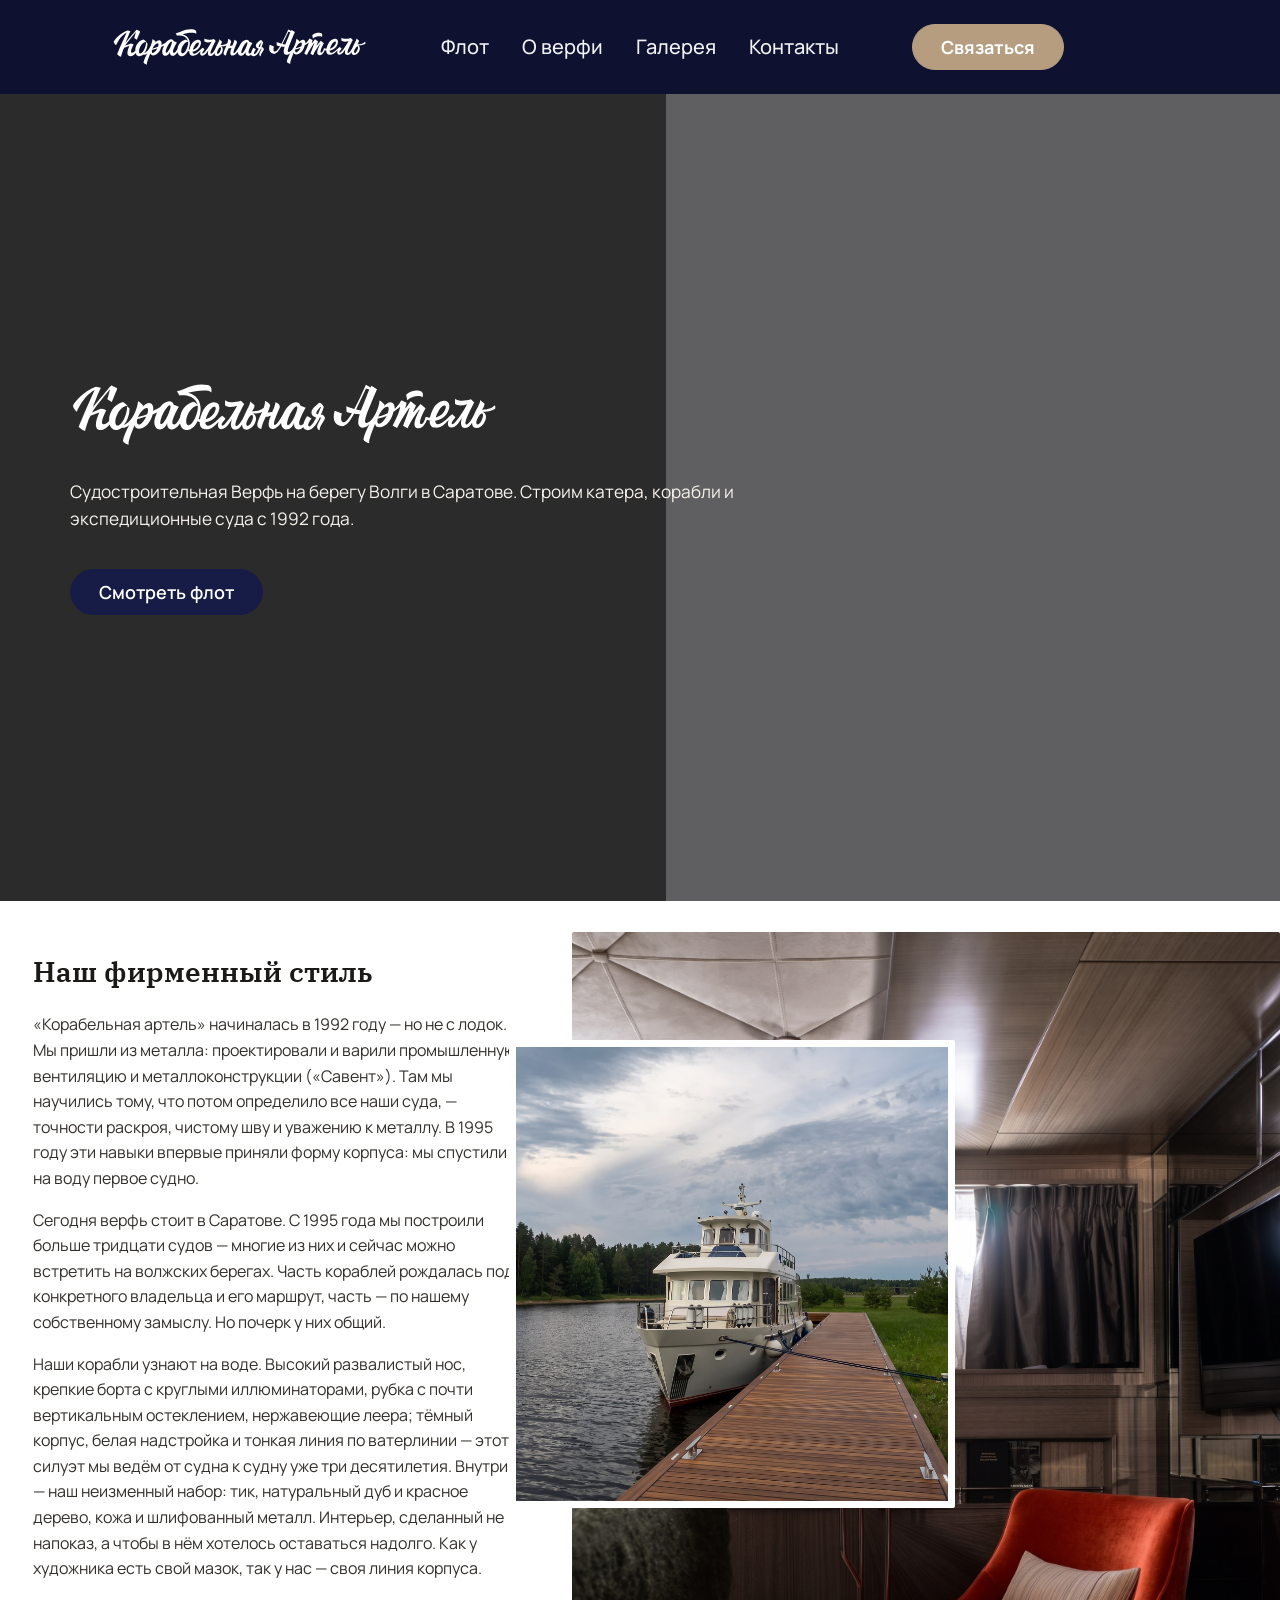
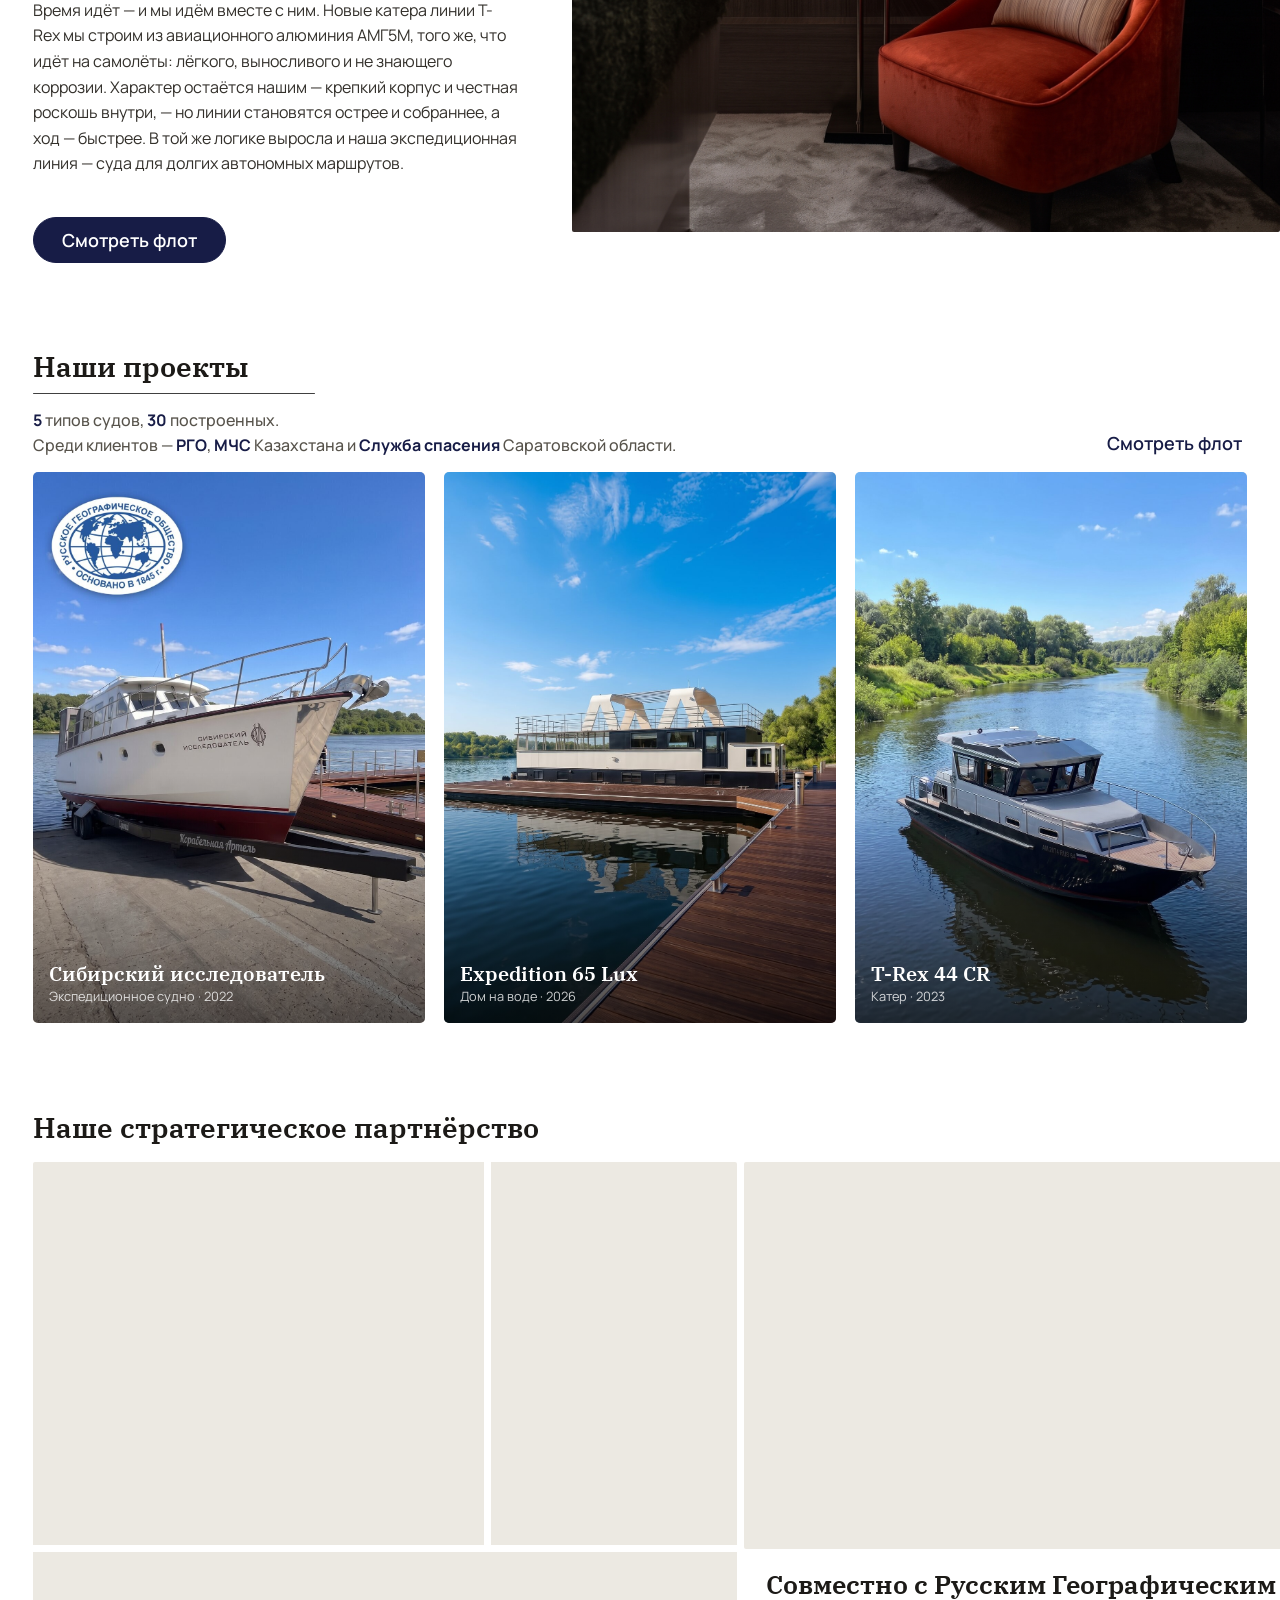
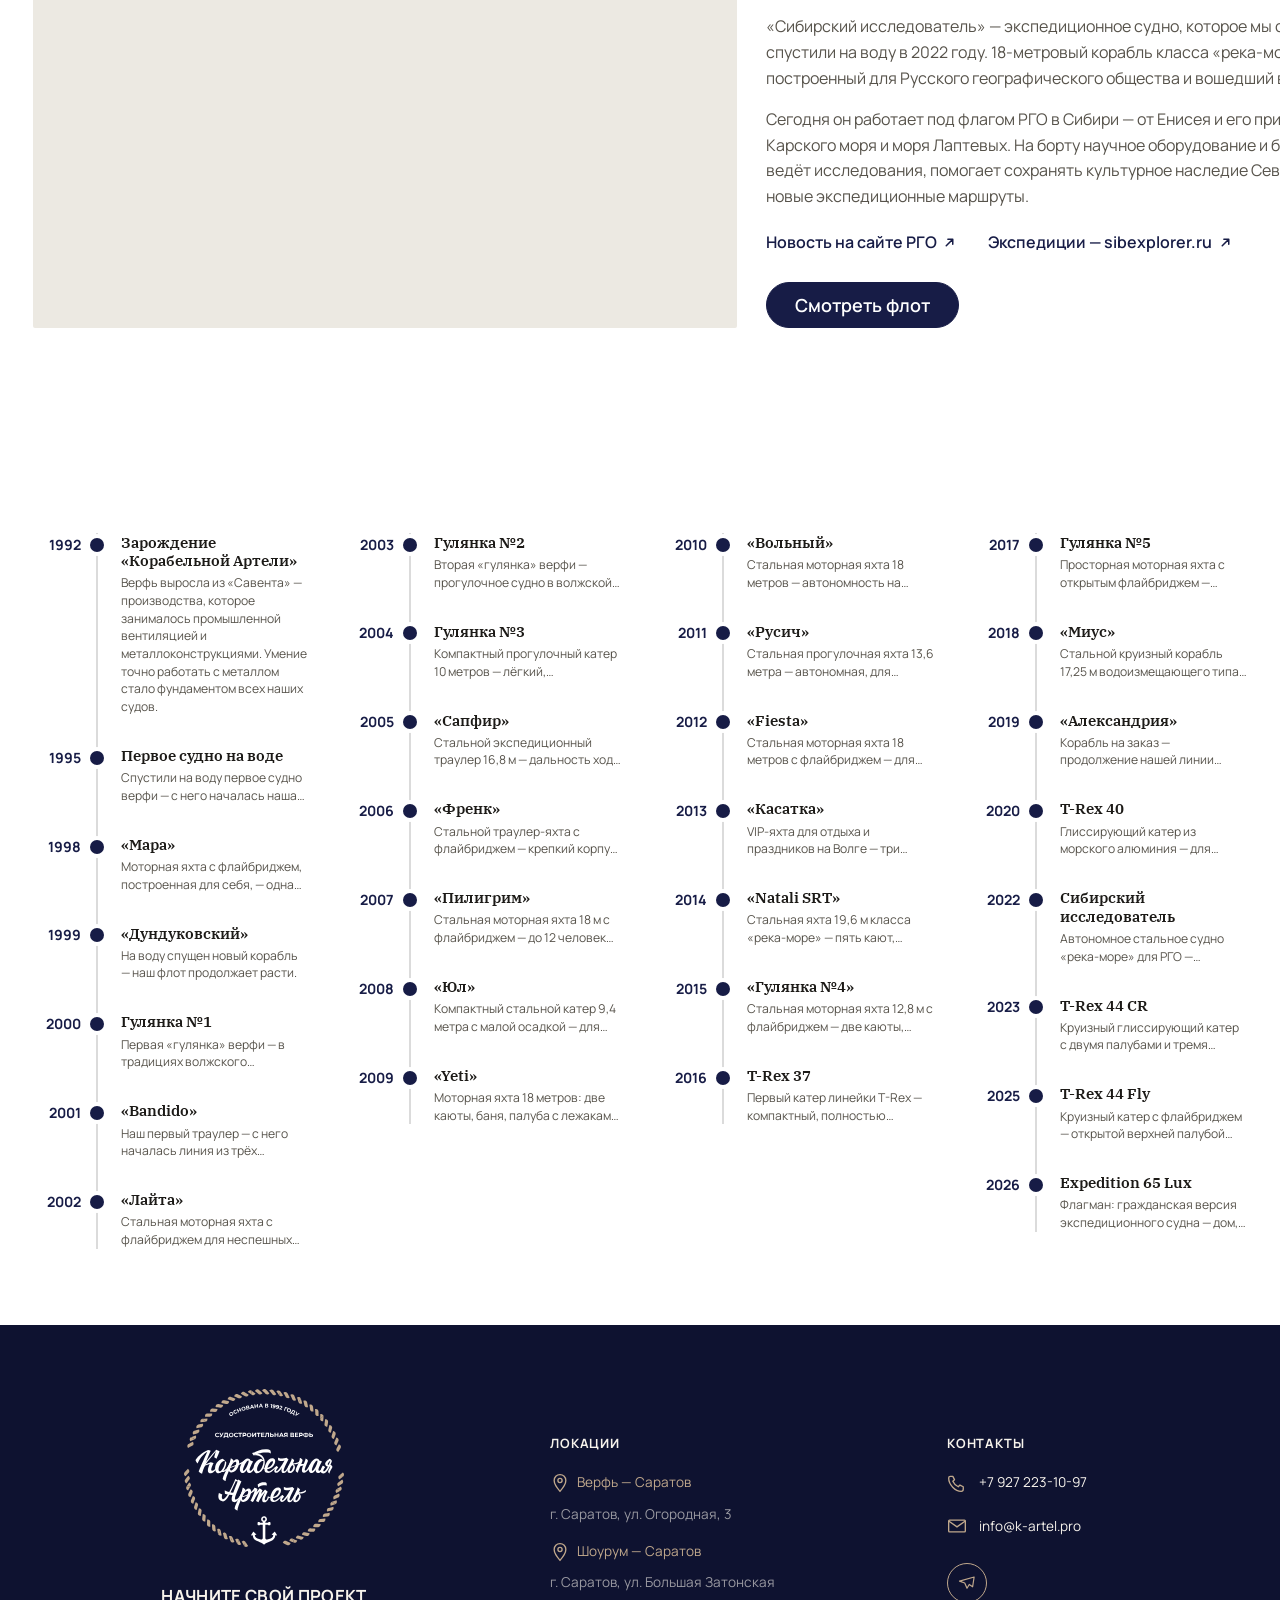
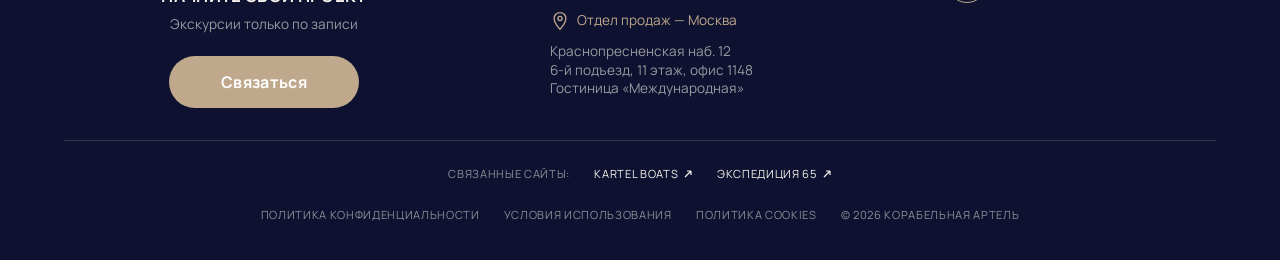
==== commit 3a9bea6a: "Content fixes for Yulia: capitalization, L-1050 → Гулянка №4, hero copy - Fleet + About: capitalize " ====
--- a/about.html
+++ b/about.html
@@ -8,7 +8,7 @@
 <link rel="preconnect" href="https://fonts.googleapis.com">
 <link rel="preconnect" href="https://fonts.gstatic.com" crossorigin>
 <link href="https://fonts.googleapis.com/css2?family=IBM+Plex+Serif:wght@400;500;600&family=Manrope:wght@400;500;600;700&display=swap" rel="stylesheet">
-<link rel="stylesheet" href="css/styles.css?v=238">
+<link rel="stylesheet" href="css/styles.css?v=306">
 </head>
 <body>
 
@@ -38,7 +38,7 @@
           <div class="about-hero__title">
             <img class="about-hero__logo" src="assets/logo/wordmark-white.svg" alt="Корабельная артель">
           </div>
-          <p class="about-hero__text">Судостроительная верфь на берегу Волги в Саратове. Строим катера, корабли и экспедиционные суда из авиационного алюминия с 1992 года.</p>
+          <p class="about-hero__text">Судостроительная Верфь на берегу Волги в Саратове. Строим катера, корабли и экспедиционные суда с 1992 года.</p>
           <a class="btn btn--primary" href="fleet.html">Смотреть флот</a>
         </div>
       </div>
@@ -139,7 +139,7 @@
           <div class="ab-time__year">1992</div>
           <div class="ab-time__body">
             <div class="ab-time__dot"></div>
-            <h3 class="ab-time__title">Открытие «Корабельной артели»</h3>
+            <h3 class="ab-time__title">Зарождение «Корабельной Артели»</h3>
             <p class="ab-time__text">Верфь выросла из «Савента» — производства, которое занималось промышленной вентиляцией и металлоконструкциями. Умение точно работать с металлом стало фундаментом всех наших судов.</p>
           </div>
         </div>
@@ -295,7 +295,7 @@
           <div class="ab-time__year">2015</div>
           <div class="ab-time__body">
             <div class="ab-time__dot"></div>
-            <h3 class="ab-time__title">«L-1050»</h3>
+            <h3 class="ab-time__title">«Гулянка №4»</h3>
             <p class="ab-time__text">Стальная моторная яхта 12,8 м с флайбриджем — две каюты, салон и камбуз, полная автономность.</p>
           </div>
         </div>
--- a/css/styles.css
+++ b/css/styles.css
@@ -198,7 +198,7 @@
 .verf__collage .c{grid-column:2;grid-row:1 / span 2}
 .verf__title{
   font-family:var(--serif);font-weight:600;color:var(--near-black);
-  font-size:clamp(2.2rem,4.4vw,3.5rem);line-height:1.05;letter-spacing:-.01em;
+  font-size:clamp(1.4rem,2.4vw,1.75rem);line-height:1.1;
 }
 .verf__body{
   margin-top:1.5rem;display:flex;flex-direction:column;gap:1rem;
@@ -231,7 +231,7 @@
 .fleet__inner{padding:0 var(--gutter)}
 .fleet__title{
   font-family:var(--serif);font-weight:600;color:var(--near-black);
-  font-size:clamp(2rem,4vw,3.125rem);line-height:1.1;
+  font-size:clamp(1.4rem,2.4vw,1.75rem);line-height:1.1;
   margin-bottom:clamp(.6rem,1.2vw,.9rem);
 }
 .fleet__lead{
@@ -272,7 +272,7 @@
 .approach__inner{max-width:var(--maxw);margin:0 auto;padding:0 var(--gutter)}
 .approach__title{
   font-family:var(--serif);font-weight:600;color:var(--near-black);
-  font-size:clamp(2rem,4vw,3.125rem);line-height:1.1;
+  font-size:clamp(1.4rem,2.4vw,1.75rem);line-height:1.1;
   margin-bottom:clamp(1.5rem,3vw,2.25rem);
 }
 .approach__grid{
@@ -316,7 +316,7 @@
 }
 .gallery__title{
   font-family:var(--serif);font-weight:600;color:var(--near-black);
-  font-size:clamp(2rem,4vw,3.125rem);line-height:1.1;
+  font-size:clamp(1.4rem,2.4vw,1.75rem);line-height:1.1;
 }
 .gallery__grid{
   display:grid;
@@ -387,7 +387,7 @@
 .faq__img{width:100%;aspect-ratio:605/749;background:var(--grey-100);background-size:cover;background-position:center;border-radius:4px;display:block}
 .faq__title{
   font-family:var(--serif);font-weight:600;color:var(--near-black);
-  font-size:clamp(1.9rem,3.4vw,2.75rem);line-height:1.1;
+  font-size:clamp(1.4rem,2.4vw,1.75rem);line-height:1.1;
   text-align:center;margin-bottom:clamp(1.25rem,2.5vw,2rem);
 }
 .faq__list{border-top:1px solid var(--grey-300)}
@@ -417,7 +417,7 @@
 }
 .loc__title{
   font-family:var(--serif);font-weight:600;color:var(--near-black);
-  font-size:clamp(2rem,4vw,3.125rem);line-height:1.1;margin-bottom:clamp(1.25rem,2.5vw,2rem);
+  font-size:clamp(1.4rem,2.4vw,1.75rem);line-height:1.1;margin-bottom:clamp(1.25rem,2.5vw,2rem);
 }
 /* locations in a thin-line rectangle with a divider between each; hours + contacts sit outside.
    Each location is a button that swaps the map square on the right. */
@@ -479,7 +479,7 @@
 .kartel__text{align-self:start}
 .kartel__title{
   font-family:var(--serif);font-weight:600;color:var(--near-black);
-  font-size:clamp(2rem,4vw,3.125rem);line-height:1.1;
+  font-size:clamp(1.4rem,2.4vw,1.75rem);line-height:1.1;
 }
 .kartel__body{margin-top:1.25rem;color:var(--charcoal);font-size:1.0625rem;line-height:1.65;max-width:46ch}
 .kartel__card{
@@ -554,10 +554,11 @@
 /* boat card */
 .boat-card{position:relative;display:block;border-radius:5px;overflow:hidden;
   aspect-ratio:263/370;background:var(--grey-100);color:var(--white)}
-.boat-card__img{width:100%;height:100%;object-fit:cover;transition:transform .5s ease}
-.boat-card:hover .boat-card__img{transform:scale(1.04)}
+.boat-card__img{width:100%;height:100%;object-fit:cover;transition:transform .5s ease;
+  transform:scale(var(--card-scale,1))}
+.boat-card:hover .boat-card__img{transform:scale(calc(var(--card-scale,1) * 1.04))}
 .boat-card--nolink{cursor:default}
-.boat-card--nolink:hover .boat-card__img{transform:none}
+.boat-card--nolink:hover .boat-card__img{transform:scale(var(--card-scale,1))}
 .boat-card__scrim{position:absolute;inset:0;background:linear-gradient(0deg,rgba(0,0,0,.62),transparent 46%)}
 .boat-card__badges{position:absolute;top:.85rem;right:.85rem;z-index:2;
   display:flex;flex-direction:column;align-items:flex-end;gap:.4rem}
@@ -629,7 +630,15 @@
   align-items:start;padding-right:var(--wf-gutter);
 }
 .wf-hero__img{width:100%;height:calc(100svh - 130px)}
-.wf-hero__info{display:flex;flex-direction:column;gap:1.15rem;height:calc(100svh - 130px)}
+.wf-hero__info{display:flex;flex-direction:column;gap:1.15rem;height:calc(100svh - 130px);position:relative}
+.wf-hero__fleet{position:absolute;top:calc(1.95rem + 3px);right:0;display:block;height:2px;width:9%;
+  background:currentColor;color:#000;opacity:.75;border-radius:2px;transition:color .2s ease,opacity .2s ease}
+.wf-hero__fleet::after{content:"";position:absolute;right:0;top:50%;width:9px;height:9px;
+  border-top:2px solid currentColor;border-right:2px solid currentColor;transform:translate(1px,-50%) rotate(45deg)}
+.wf-hero__fleet-label{position:absolute;right:14px;bottom:calc(100% + 6px);
+  font-family:var(--sans);font-size:.68rem;font-weight:600;letter-spacing:.14em;text-transform:uppercase;
+  color:currentColor;white-space:nowrap;line-height:1}
+.wf-hero__fleet:hover{color:var(--brass);opacity:1}
 .wf-field .wf-line{margin-top:.5rem}
 .wf-lines{display:flex;flex-direction:column;gap:.7rem}
 .wf-hero__img2{width:100%;flex:1 1 auto;min-height:110px}
@@ -645,21 +654,22 @@
 
 /* LIGHTBOX — click a photo square to enlarge + scroll through */
 .lb{position:fixed;inset:0;z-index:100;display:none;align-items:center;justify-content:center;
-  background:rgba(8,10,24,.93);padding:clamp(1rem,4vw,3rem)}
+  background:rgba(8,10,24,.93);padding:3.2rem clamp(1rem,4vw,3rem) clamp(1rem,4vw,3rem)}
 .lb.is-open{display:flex}
+.lb__stage{position:relative;display:inline-block;max-width:100%;line-height:0}
 .lb__figure{position:relative;margin:0;line-height:0;border-radius:3px;overflow:hidden;
   box-shadow:0 24px 70px rgba(0,0,0,.55)}
 .lb__img{display:block;max-width:min(92vw,1400px);max-height:86vh}
-.lb__close{position:absolute;top:.4rem;right:.7rem;z-index:3;background:none;border:0;color:#fff;
-  font-size:3.6rem;line-height:1;cursor:pointer;opacity:.9;transition:opacity .2s ease;
+.lb__close{position:absolute;bottom:100%;right:0;margin-bottom:.3rem;z-index:5;background:none;border:0;color:#fff;
+  font-size:2.4rem;line-height:1;cursor:pointer;opacity:.85;transition:opacity .2s ease;
   text-shadow:0 1px 8px rgba(0,0,0,.6)}
 .lb__close:hover{opacity:1}
-.lb__nav{position:absolute;top:50%;transform:translateY(-50%);background:rgba(255,255,255,.1);
+.lb__nav{position:absolute;top:50%;transform:translateY(-50%);z-index:4;background:rgba(255,255,255,.1);
   border:0;color:#fff;font-size:2rem;line-height:1;width:54px;height:54px;border-radius:50%;
   cursor:pointer;display:flex;align-items:center;justify-content:center;transition:background .2s ease}
 .lb__nav:hover{background:rgba(255,255,255,.22)}
-.lb__prev{left:clamp(.5rem,2vw,2rem)}
-.lb__next{right:clamp(.5rem,2vw,2rem)}
+.lb__prev{left:10px}
+.lb__next{right:10px}
 .lb__caption{position:absolute;left:0;right:0;bottom:0;box-sizing:border-box;
   display:flex;flex-direction:column;gap:.1rem;line-height:1.25;text-align:left;pointer-events:none;
   padding:3rem 1.4rem 1.1rem;background:linear-gradient(0deg,rgba(0,0,0,.72),transparent)}
@@ -705,13 +715,21 @@
 .wf-gallery__head .wf-sechead{margin-bottom:clamp(.85rem,1.6vw,1.35rem)}
 .wf-gallery__btn{flex:none}
 .wf-gallery{display:grid;grid-template-columns:410fr 819fr 531fr 410fr;gap:12px;
-  aspect-ratio:2206/995;width:min(100%,calc(72vh * 2.217));margin-inline:auto}
+  aspect-ratio:2206/995;width:100%}
 .wf-gallery__col{display:grid;gap:12px}
 .wf-gallery__col--sideL{grid-template-rows:611fr 374fr}
 .wf-gallery__col--left{grid-template-rows:459fr 526fr}
 .wf-gallery__col--right{grid-template-rows:374fr 611fr}
 .wf-gallery__col--sideR{grid-template-rows:374fr 611fr}
 .wf-gallery__pair{display:grid;grid-template-columns:1fr 1fr;gap:12px}
+/* Лайта only: merged right block so the big exterior spans the full bottom width */
+@media (min-width:821px){
+  body[data-boat="laita"] .wf-gallery__col--merge{grid-column:3 / span 2;display:grid;
+    grid-template-columns:531fr 410fr;grid-template-rows:374fr 611fr;gap:12px}
+  body[data-boat="laita"] .wf-gallery__col--merge > :nth-child(1){grid-column:1;grid-row:1}
+  body[data-boat="laita"] .wf-gallery__col--merge > :nth-child(2){grid-column:2;grid-row:1}
+  body[data-boat="laita"] .wf-gallery__col--merge > :nth-child(3){grid-column:1 / span 2;grid-row:2}
+}
 
 /* STANDARD SPECIFICATIONS — spec table on the left, floor plans on the right */
 .wf-line--full{width:100%}
@@ -802,6 +820,19 @@
 .wf-plan__label li:not(:first-child)::before{content:"";flex:none;
   width:3px;height:3px;border:.5px solid currentColor;border-radius:50%}
 .wf-plan__deck{font-weight:700;color:var(--near-black)}
+/* T-Rex 44 CR only: tighter gap between the wrapped label lines + dropped lower,
+   leaving more space between the drawing and the text */
+body[data-boat="trex-44cr"] .wf-plan__label{gap:.1rem .5rem;bottom:clamp(.3rem,.8vw,.45rem);line-height:1.2}
+body[data-boat="trex-37"] .wf-specsheet__right,
+body[data-boat="trex-40"] .wf-specsheet__right,
+body[data-boat="volnyi"] .wf-specsheet__right,
+body[data-boat="l-1050"] .wf-specsheet__right{align-content:start}
+body[data-boat="trex-37"] .wf-gallery__col--left > .wf-gallery__pair{order:-1}
+.wf-spectable--underplan{margin-top:clamp(4rem,7vw,6rem)}
+body[data-boat="volnyi"] .wf-spectable--underplan{margin-top:clamp(2rem,4vw,3rem)}
+body[data-boat="piligrim"] .wf-spectable--underplan{margin-top:clamp(2rem,4vw,55px)}
+body[data-boat="l-1050"] .wf-plans{margin-top:15px}
+body[data-boat="l-1050"] .wf-spectable--underplan{margin-top:clamp(2rem,5.7vw,35px)}
 
 /* ============================================================
    ABOUT PAGE — low-fi wireframe
@@ -834,6 +865,7 @@
   align-items:center;gap:clamp(2rem,4vw,4.5rem)}
 .ab-began__text{max-width:520px;align-self:start;padding-top:clamp(2rem,4.5vw,3.5rem)}
 .ab-began__text .wf-line--head{display:none}
+.ab-began__text .wf-sechead{margin-bottom:25px}
 .ab-began__media{position:relative}
 .ab-began__img{width:100%;height:100svh;aspect-ratio:auto;
   background:#ececec url('../assets/img/about-began-img.jpg') top center/cover no-repeat}
@@ -844,9 +876,9 @@
 
 /* OUR PROJECTS — title + link, row of 3 portrait cards */
 .ab-proj__head{display:flex;justify-content:space-between;align-items:flex-end;
-  gap:1rem;margin-bottom:clamp(1.5rem,3vw,2.25rem)}
+  gap:1rem;margin-bottom:14px}
 .ab-proj__head .wf-sechead{margin-bottom:0}
-.ab-proj__headleft .fleet__lead{margin-bottom:0;margin-top:clamp(.9rem,1.8vw,1.35rem)}
+.ab-proj__headleft .fleet__lead{margin-bottom:0;margin-top:14.8px}
 .ab-proj__head .btn--tertiary{transform:translateY(8px)}
 .ab-proj__grid{display:grid;grid-template-columns:repeat(3,1fr);gap:clamp(1rem,1.5vw,1.25rem)}
 .ab-proj__card{aspect-ratio:444/634}
@@ -869,11 +901,11 @@
 
 /* OUR STRATEGIC PARTNERSHIP — centred title, full-bleed image band, dark card overlapping */
 .ab-partner{padding-bottom:clamp(4rem,9vw,9rem)}
-.ab-partner__head{text-align:left;margin-bottom:clamp(.75rem,1.8vw,1.4rem)}
+.ab-partner__head{text-align:left;margin-bottom:18.8px}
 .ab-partner__head .wf-sectitle{color:var(--near-black)}
 .ab-partner__content{grid-column:2;grid-row:2;align-self:start;
   padding-top:clamp(.9rem,1.6vw,1.4rem);padding-left:clamp(.75rem,1.7vw,1.6rem)}
-.ab-partner__body{margin:0 0 1rem;max-width:68ch;font-family:var(--sans);
+.ab-partner__body{margin:0 0 16px;max-width:68ch;font-family:var(--sans);
   font-size:clamp(1rem,1.2vw,1.1rem);line-height:1.6;color:var(--text-2)}
 .ab-partner__links{display:flex;flex-wrap:wrap;gap:.9rem 2rem;margin:1.25rem 0 1.75rem}
 .ab-partner__link{display:inline-flex;align-items:center;gap:.4rem;
@@ -882,7 +914,7 @@
 .ab-partner__link:hover{color:var(--brass)}
 .ab-partner__link svg{transition:transform .2s ease}
 .ab-partner__link:hover svg{transform:translate(2px,-2px)}
-.ab-partner__caption{margin:0 0 clamp(.7rem,1.5vw,1.1rem);white-space:nowrap;
+.ab-partner__caption{margin:0 0 15.5px;white-space:nowrap;
   font-family:var(--serif);font-weight:600;color:var(--near-black);
   font-size:clamp(1.25rem,2vw,1.6rem);line-height:1.15}
 .ab-partner__head .wf-line--head{width:clamp(360px,42vw,609px);margin:.85rem auto 0}
@@ -1028,7 +1060,7 @@
 }
 @media (max-width:820px){
   .wf-overview__grid,.wf-story__grid{grid-template-columns:1fr;grid-template-areas:none}
-  .wf-gallery{grid-template-columns:1fr;aspect-ratio:auto;width:100%}
+  .wf-gallery{grid-template-columns:1fr;aspect-ratio:auto;width:100%;transform:none}
   .wf-specsheet__grid{grid-template-columns:1fr}
   .wf-specsheet--wide .wf-spectable{columns:1}
   .ab-began{width:auto;margin-left:0;padding-left:0;padding-right:0}
@@ -1138,25 +1170,31 @@
 .gal-top:hover{background:rgba(23,28,70,1)}
 .gal-top svg{width:22px;height:22px;display:block}
 .gal-lb{position:fixed;inset:0;z-index:200;display:none;align-items:center;justify-content:center;
-  background:rgba(10,12,18,.93)}
+  background:rgba(10,12,18,.93);padding:3.2rem clamp(1rem,4vw,3rem) clamp(1rem,4vw,3rem)}
 .gal-lb.is-open{display:flex}
+.gal-lb__stage{position:relative;display:inline-block;max-width:100%;line-height:0}
 .gal-lb__fig{position:relative;margin:0;display:inline-block;line-height:0;max-width:90vw}
 .gal-lb__img{max-width:90vw;max-height:84vh;object-fit:contain;border-radius:2px;
   box-shadow:0 20px 60px rgba(0,0,0,.5);display:block}
+/* fixed frames: one size for landscape, one for portrait */
+.gal-lb__fig.is-landscape{width:min(1100px,92vw);aspect-ratio:3/2;max-height:86vh}
+.gal-lb__fig.is-portrait{width:min(600px,57.33vh,92vw);aspect-ratio:2/3;max-width:92vw}
+.gal-lb__fig.is-landscape .gal-lb__img,
+.gal-lb__fig.is-portrait .gal-lb__img{width:100%;height:100%;max-width:none;max-height:none;object-fit:cover}
 .gal-lb__cap{position:absolute;left:clamp(.9rem,2vw,1.5rem);bottom:clamp(.9rem,2vw,1.5rem);
   display:flex;align-items:baseline;gap:.9rem;line-height:1.2;
   font-family:var(--sans);font-weight:400;text-transform:uppercase;letter-spacing:.06em;
   text-shadow:0 2px 10px rgba(0,0,0,.85),0 1px 3px rgba(0,0,0,.9)}
 .gal-lb__name{font-size:clamp(.95rem,1.4vw,1.15rem);color:var(--brass)}
 .gal-lb__year{font-size:clamp(.95rem,1.4vw,1.15rem);color:var(--brass)}
-.gal-lb__close{position:absolute;top:clamp(1rem,2.5vw,2rem);right:clamp(1rem,2.5vw,2rem);
+.gal-lb__close{position:absolute;bottom:100%;right:0;margin-bottom:.3rem;
   width:44px;height:44px;border:0;background:none;color:#fff;font-size:2rem;line-height:1;cursor:pointer;opacity:.8}
-.gal-lb__nav{position:absolute;top:50%;transform:translateY(-50%);width:54px;height:54px;border:0;
+.gal-lb__nav{position:absolute;top:50%;transform:translateY(-50%);z-index:4;width:54px;height:54px;border:0;
   background:rgba(255,255,255,.1);color:#fff;font-size:2rem;line-height:1;cursor:pointer;border-radius:50%;
   display:flex;align-items:center;justify-content:center;opacity:.85;transition:background .2s}
 .gal-lb__nav:hover,.gal-lb__close:hover{opacity:1;background:rgba(255,255,255,.22)}
-.gal-lb__nav--prev{left:clamp(.75rem,2vw,1.75rem)}
-.gal-lb__nav--next{right:clamp(.75rem,2vw,1.75rem)}
+.gal-lb__nav--prev{left:10px}
+.gal-lb__nav--next{right:10px}
 
 @media (max-width:820px){
   .gal-grid{grid-template-columns:repeat(2,1fr);grid-auto-rows:clamp(140px,42vw,210px)}
@@ -1195,3 +1233,59 @@
 .cmodal__list svg{flex:none}
 .cmodal__ext{margin-left:auto;opacity:.8}
 .cmodal__cta{width:100%;justify-content:center}
+
+/* Booklet pop-up — embedded PDF viewer */
+.bmodal{position:fixed;inset:0;z-index:300;display:flex;align-items:center;justify-content:center;padding:1.5rem}
+.bmodal[hidden]{display:none}
+.bmodal__overlay{position:absolute;inset:0;background:rgba(10,12,18,.6)}
+.bmodal__box{position:relative;z-index:1;background:#fff;border-radius:8px;
+  width:min(760px,100%);height:90vh;max-height:90vh;display:flex;flex-direction:column;
+  overflow:hidden;box-shadow:0 30px 80px rgba(0,0,0,.35)}
+.bmodal__head{flex:none;display:flex;align-items:center;justify-content:space-between;gap:1rem;
+  padding:.85rem 1.25rem;border-bottom:1px solid var(--grey-100)}
+.bmodal__title{margin:0;font-family:var(--serif);font-weight:600;color:var(--navy);
+  font-size:clamp(1rem,2.2vw,1.2rem);line-height:1.2}
+.bmodal__actions{display:flex;align-items:center;gap:.4rem;flex:none}
+.bmodal__dl{display:inline-flex;align-items:center;gap:.45rem;padding:.55rem .95rem;border-radius:22px;
+  background:var(--brass);color:#fff;font-family:var(--sans);font-weight:700;font-size:.9rem;
+  text-decoration:none;transition:background .2s,color .2s}
+.bmodal__dl:hover{background:#fff;color:var(--navy);box-shadow:inset 0 0 0 1.5px var(--navy)}
+.bmodal__close{width:42px;height:42px;border:0;background:none;color:var(--navy);
+  font-size:2rem;line-height:1;cursor:pointer;opacity:.7;transition:opacity .2s,color .2s}
+.bmodal__close:hover{opacity:1;color:var(--brass)}
+.bmodal__frame{flex:1;width:100%;border:0;background:var(--grey-100)}
+
+/* Gallery pop-up — large rectangular modal with a scrollable photo grid */
+.gmodal{position:fixed;inset:0;z-index:300;display:flex;align-items:center;justify-content:center;padding:clamp(1rem,3vw,1.6rem)}
+.gmodal[hidden]{display:none}
+.gmodal__overlay{position:absolute;inset:0;background:rgba(23,28,70,.55);backdrop-filter:blur(2px)}
+.gmodal__box{position:relative;width:min(1100px,94vw);height:88vh;background:var(--cream);border-radius:14px;display:flex;flex-direction:column;overflow:hidden;box-shadow:0 24px 70px rgba(0,0,0,.42)}
+.gmodal__head{display:flex;align-items:center;justify-content:space-between;padding:1rem 1.3rem;border-bottom:1px solid var(--grey-100);flex:0 0 auto}
+.gmodal__title{font-family:var(--serif);color:var(--navy);font-size:1.3rem;margin:0}
+.gmodal__close{background:none;border:0;font-size:1.9rem;line-height:1;color:var(--navy);cursor:pointer;padding:0 .25rem}
+.gmodal__grid{flex:1;overflow-y:auto;overscroll-behavior:contain;padding:1.1rem;display:grid;grid-template-columns:repeat(auto-fill,minmax(230px,1fr));gap:.8rem;grid-auto-rows:170px;align-content:start}
+.gmodal__cell{border:0;padding:0;cursor:pointer;height:100%;background-size:cover;background-position:center;border-radius:8px;overflow:hidden;transition:transform .15s ease,box-shadow .15s ease}
+.gmodal__cell:hover{transform:scale(1.02);box-shadow:0 10px 24px rgba(0,0,0,.25)}
+.lb.lb--over{z-index:360}
+/* fixed frames so the expanded view is one size for landscape, one for portrait */
+.lb .lb__figure.is-landscape{width:min(1100px,92vw);aspect-ratio:3/2;max-height:86vh}
+.lb .lb__figure.is-portrait{width:min(600px,57.33vh,92vw);aspect-ratio:2/3;max-width:92vw}
+.lb .lb__figure.is-landscape .lb__img,
+.lb .lb__figure.is-portrait .lb__img{width:100%;height:100%;max-width:none;max-height:none;object-fit:cover}
+
+/* Full-spec pop-up */
+.smodal{position:fixed;inset:0;z-index:300;display:flex;align-items:center;justify-content:center;padding:clamp(1rem,3vw,1.6rem)}
+.smodal[hidden]{display:none}
+.smodal__overlay{position:absolute;inset:0;background:rgba(23,28,70,.55);backdrop-filter:blur(2px)}
+.smodal__box{position:relative;width:min(640px,96vw);max-height:88vh;background:var(--cream);border-radius:14px;display:flex;flex-direction:column;overflow:hidden;box-shadow:0 24px 70px rgba(0,0,0,.42)}
+.smodal__head{display:flex;align-items:center;justify-content:space-between;padding:1rem 1.3rem;border-bottom:1px solid var(--grey-100);flex:0 0 auto}
+.smodal__title{font-family:var(--serif);color:var(--navy);font-size:1.25rem;margin:0}
+.smodal__close{background:none;border:0;font-size:1.9rem;line-height:1;color:var(--navy);cursor:pointer;padding:0 .25rem}
+.smodal__body{overflow-y:auto;overscroll-behavior:contain;padding:.4rem 1.3rem 1.3rem}
+.smodal__group{margin-top:2.4rem}
+.smodal__group:first-child{margin-top:1rem}
+.smodal__grouptitle{font-family:var(--sans);font-size:.72rem;letter-spacing:.08em;text-transform:uppercase;color:var(--brass);margin:0 0 .25rem;font-weight:700}
+.smodal__list{list-style:none;margin:0;padding:0}
+.smodal__list li{display:flex;justify-content:space-between;gap:1.5rem;padding:.55rem 0;border-bottom:1px solid var(--grey-100);font-family:var(--sans);font-size:.92rem}
+.smodal__list li>span:first-child{color:var(--charcoal)}
+.smodal__list li>span:last-child{color:var(--brass);font-weight:600;text-align:right}
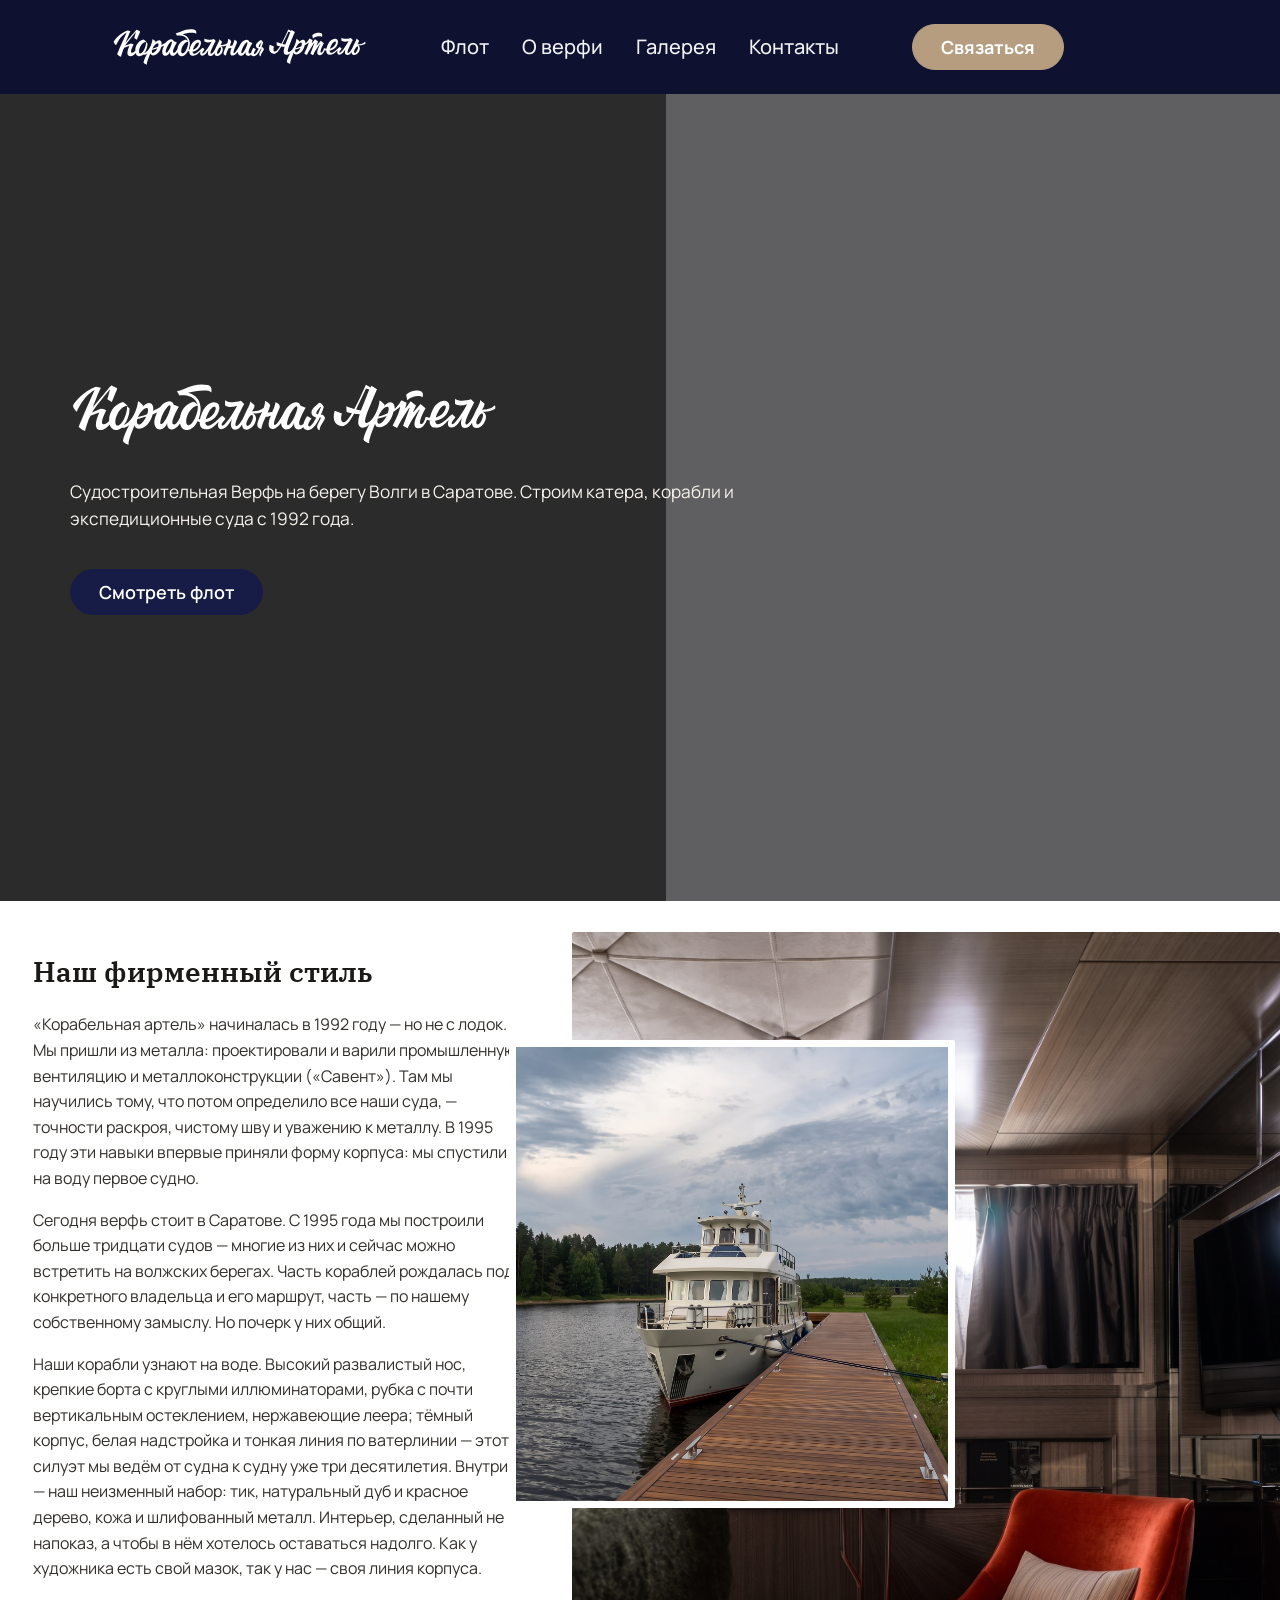
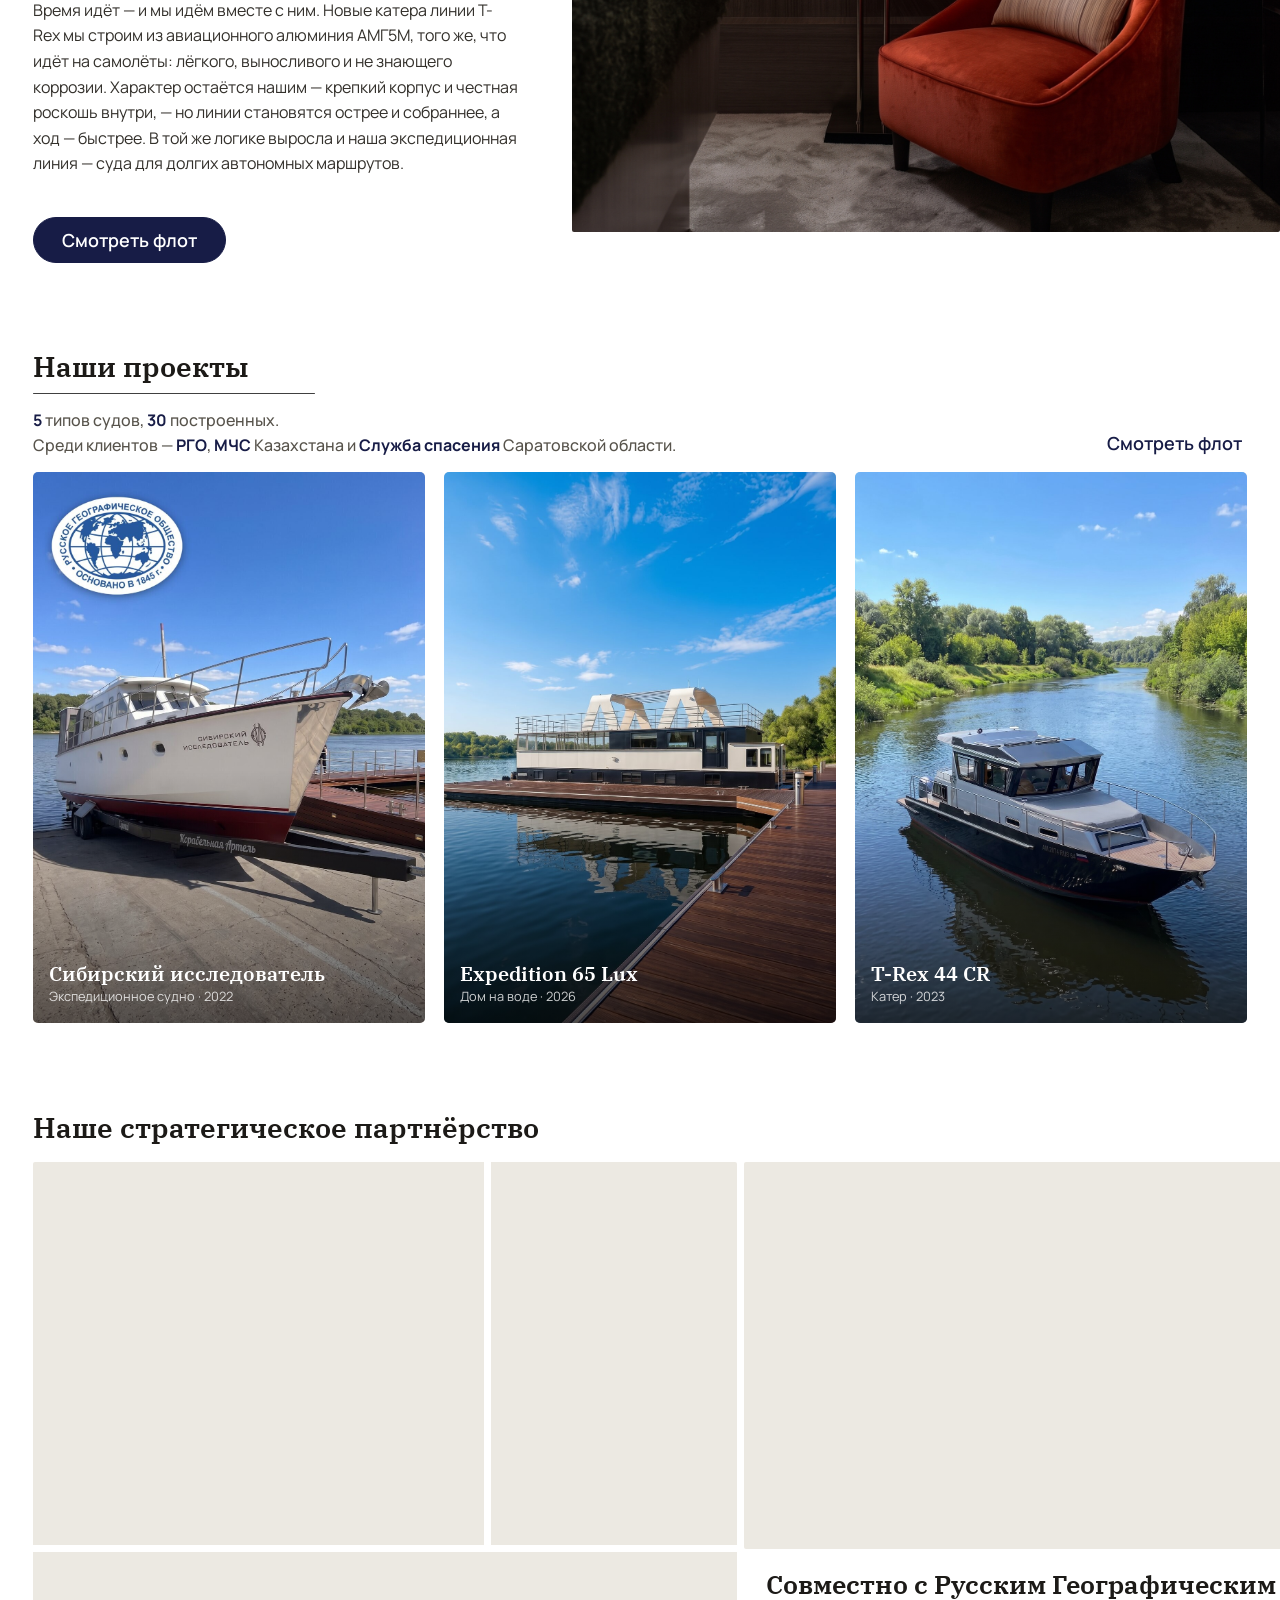
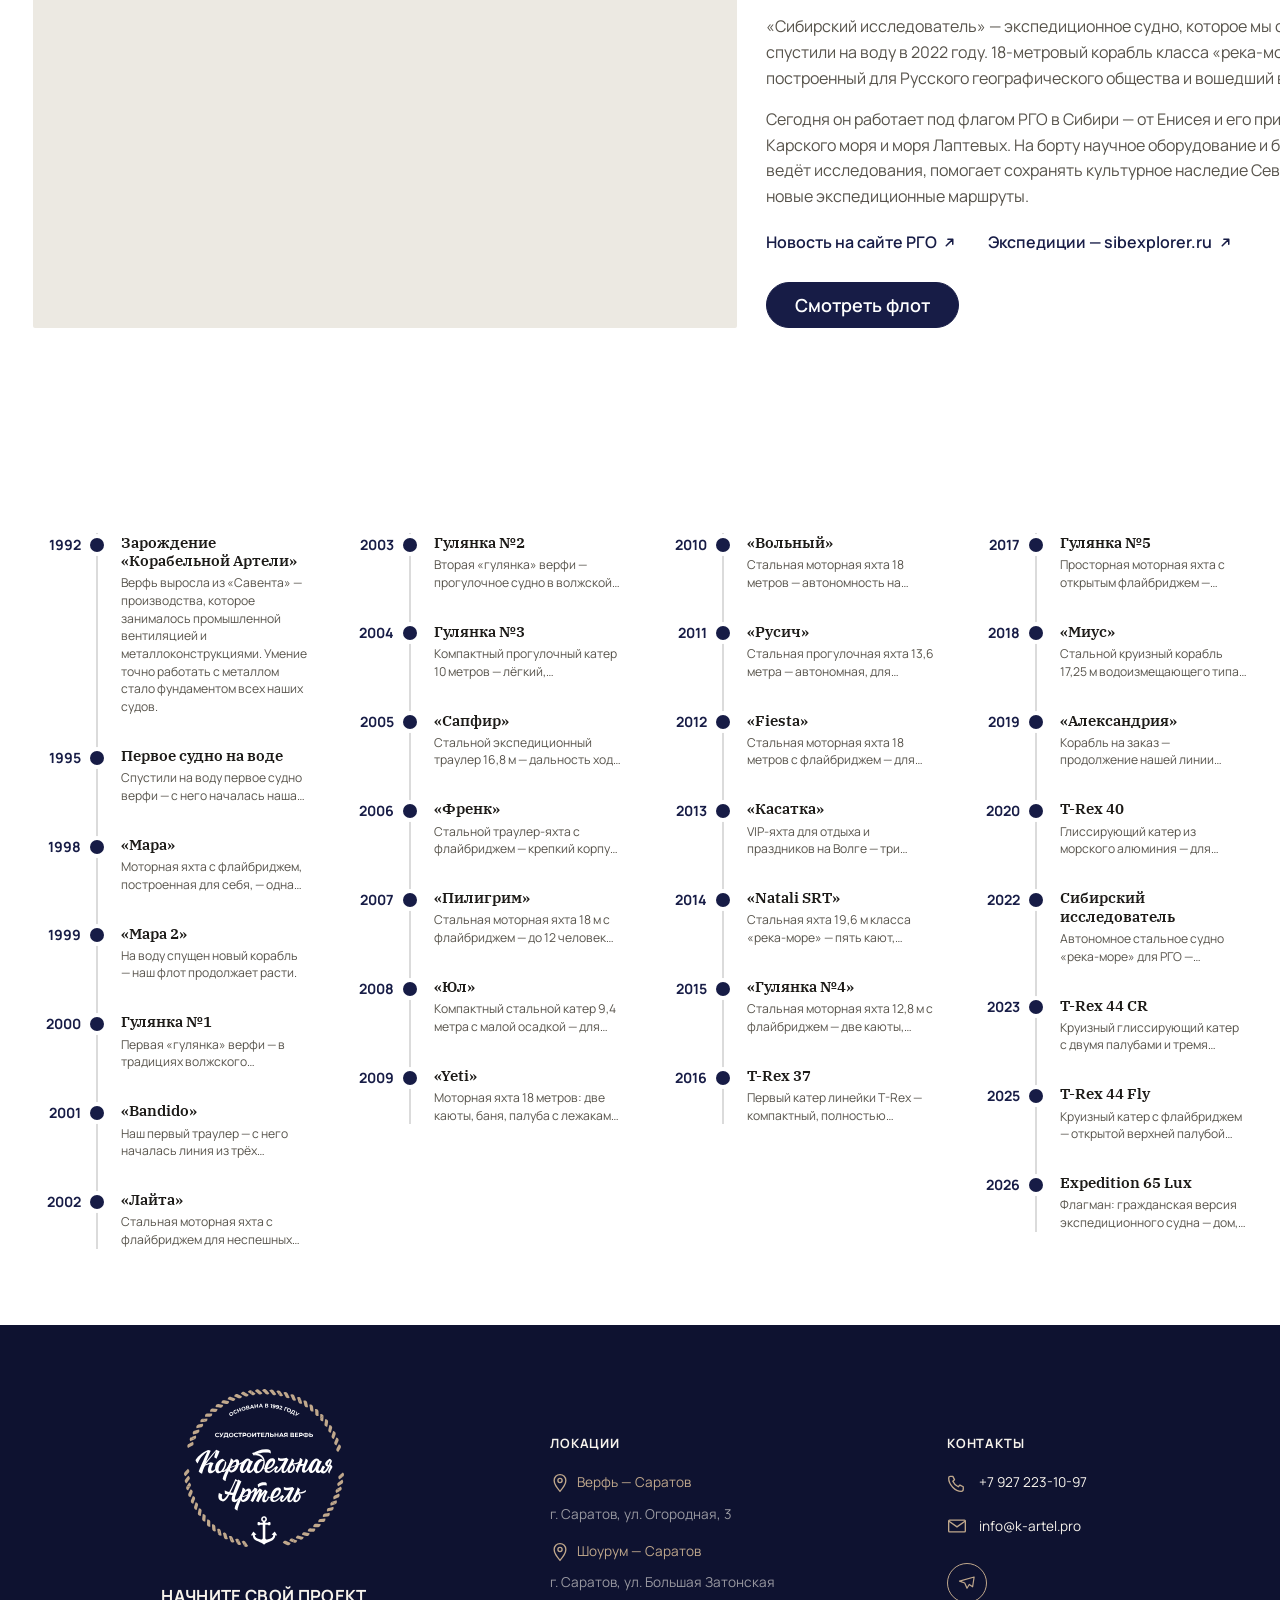
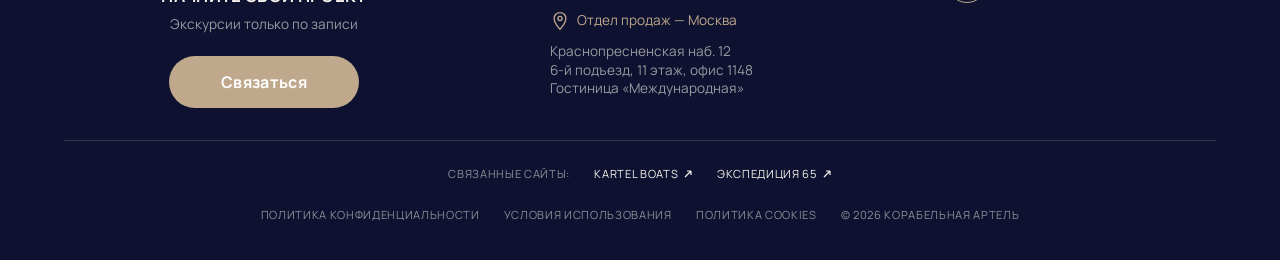
==== commit b122046f: "Rename Дундуковский → Мара 2; Лайта + Сибирский copy fixes - Rename Дундуковский 1 → Мара 2 (fleet c" ====
--- a/about.html
+++ b/about.html
@@ -163,7 +163,7 @@
           <div class="ab-time__year">1999</div>
           <div class="ab-time__body">
             <div class="ab-time__dot"></div>
-            <h3 class="ab-time__title">«Дундуковский»</h3>
+            <h3 class="ab-time__title">«Мара 2»</h3>
             <p class="ab-time__text">На воду спущен новый корабль — наш флот продолжает расти.</p>
           </div>
         </div>
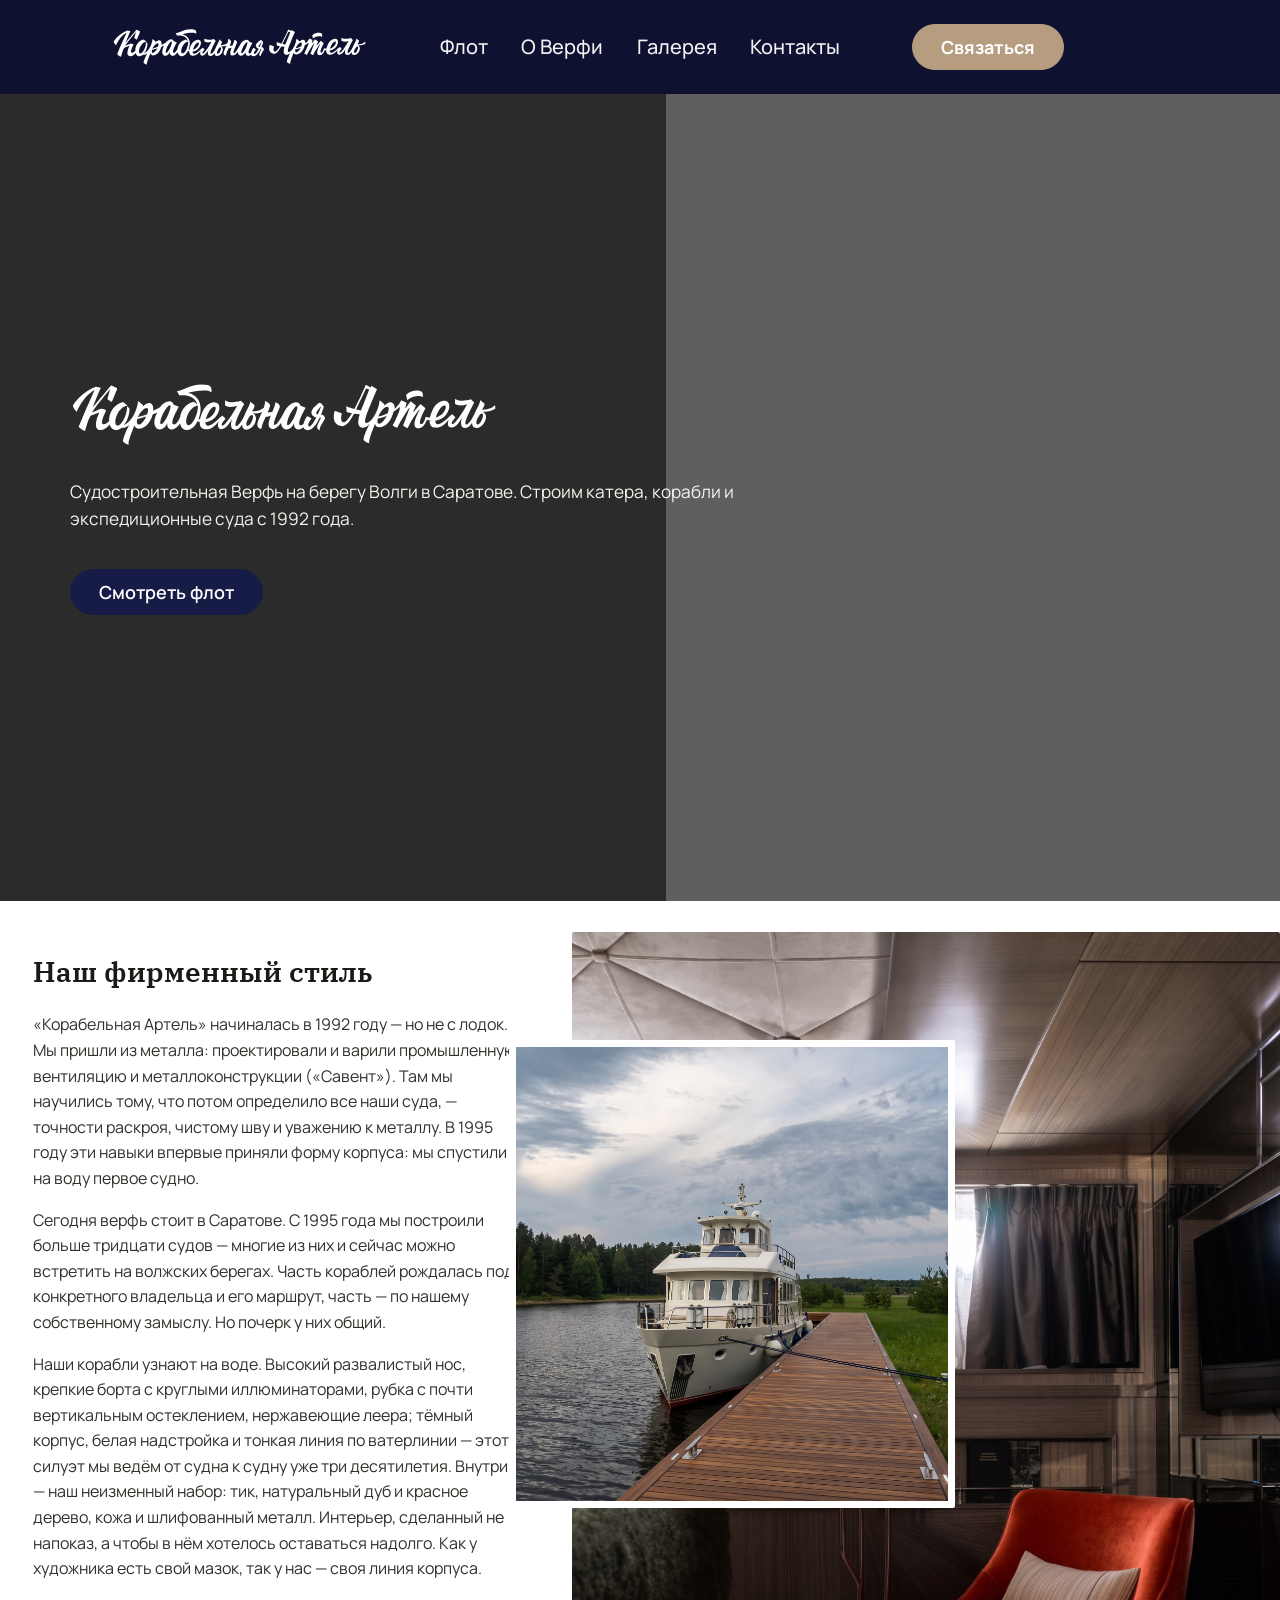
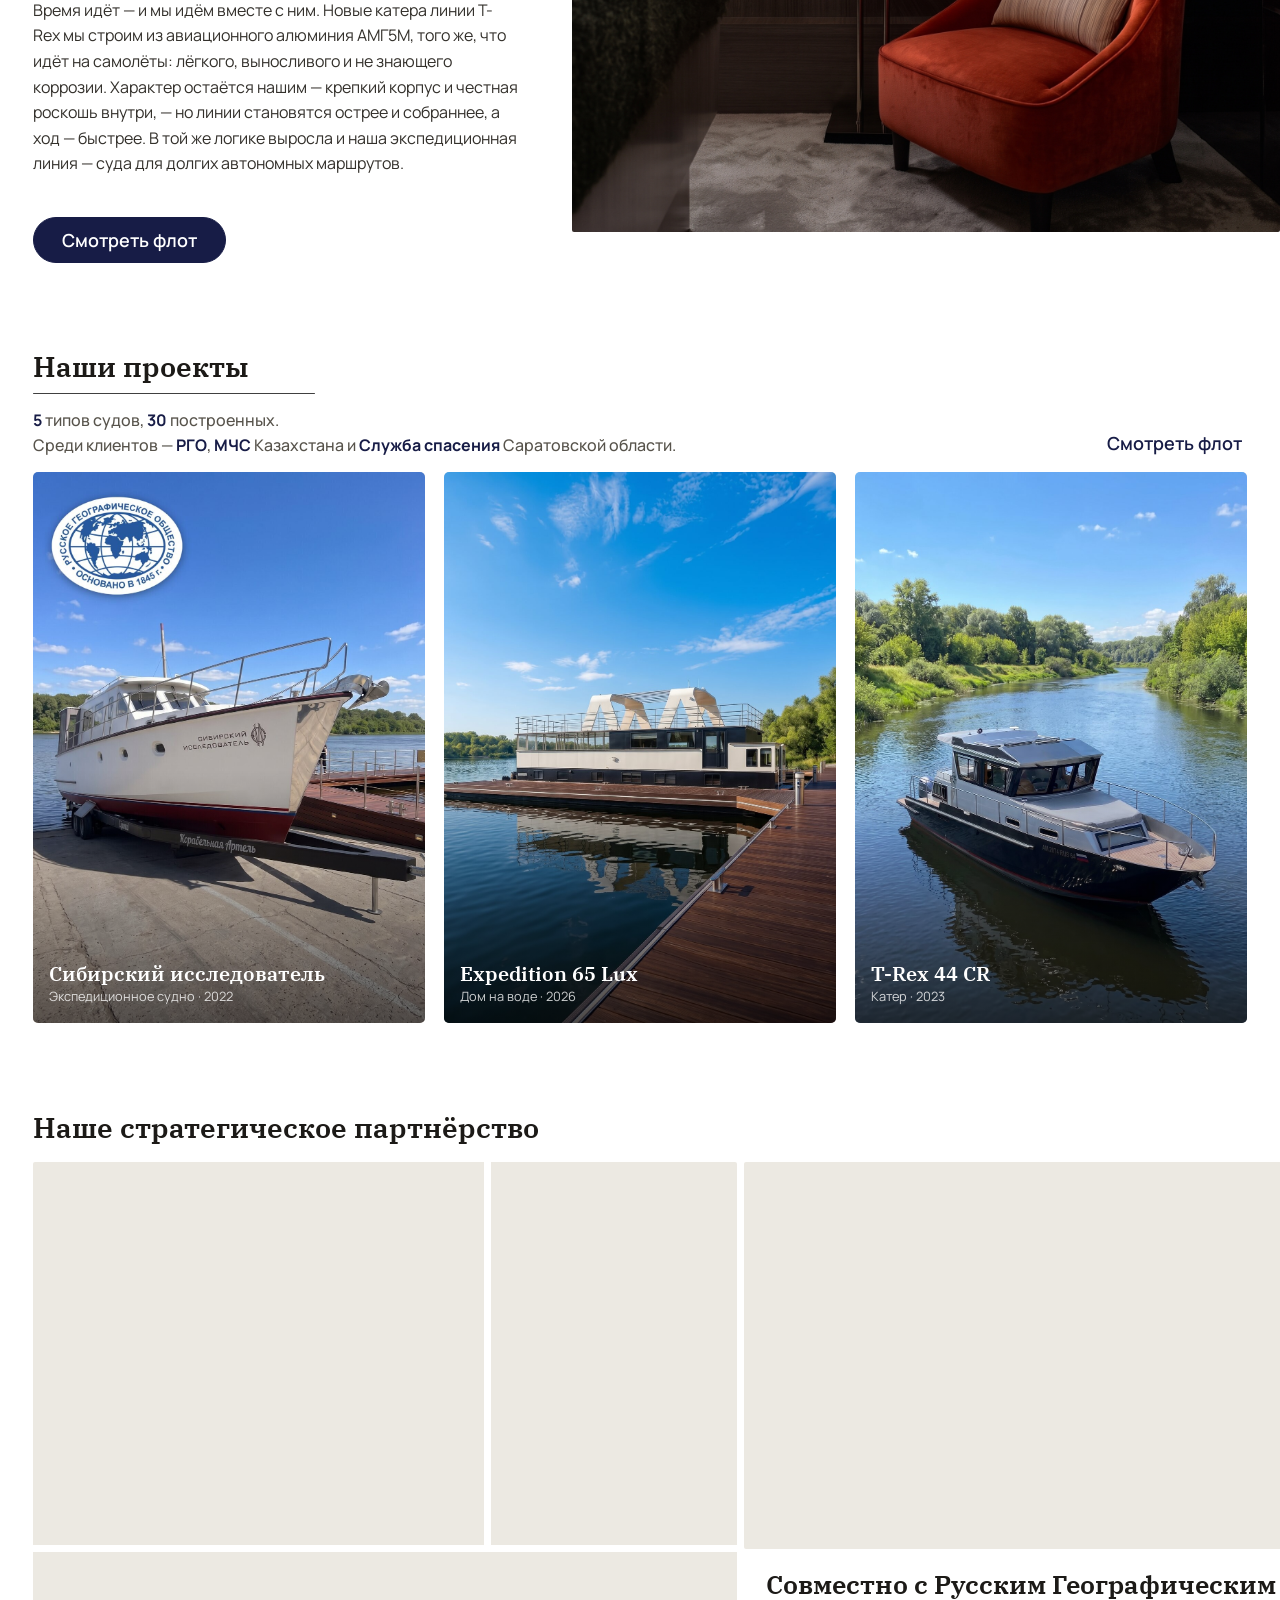
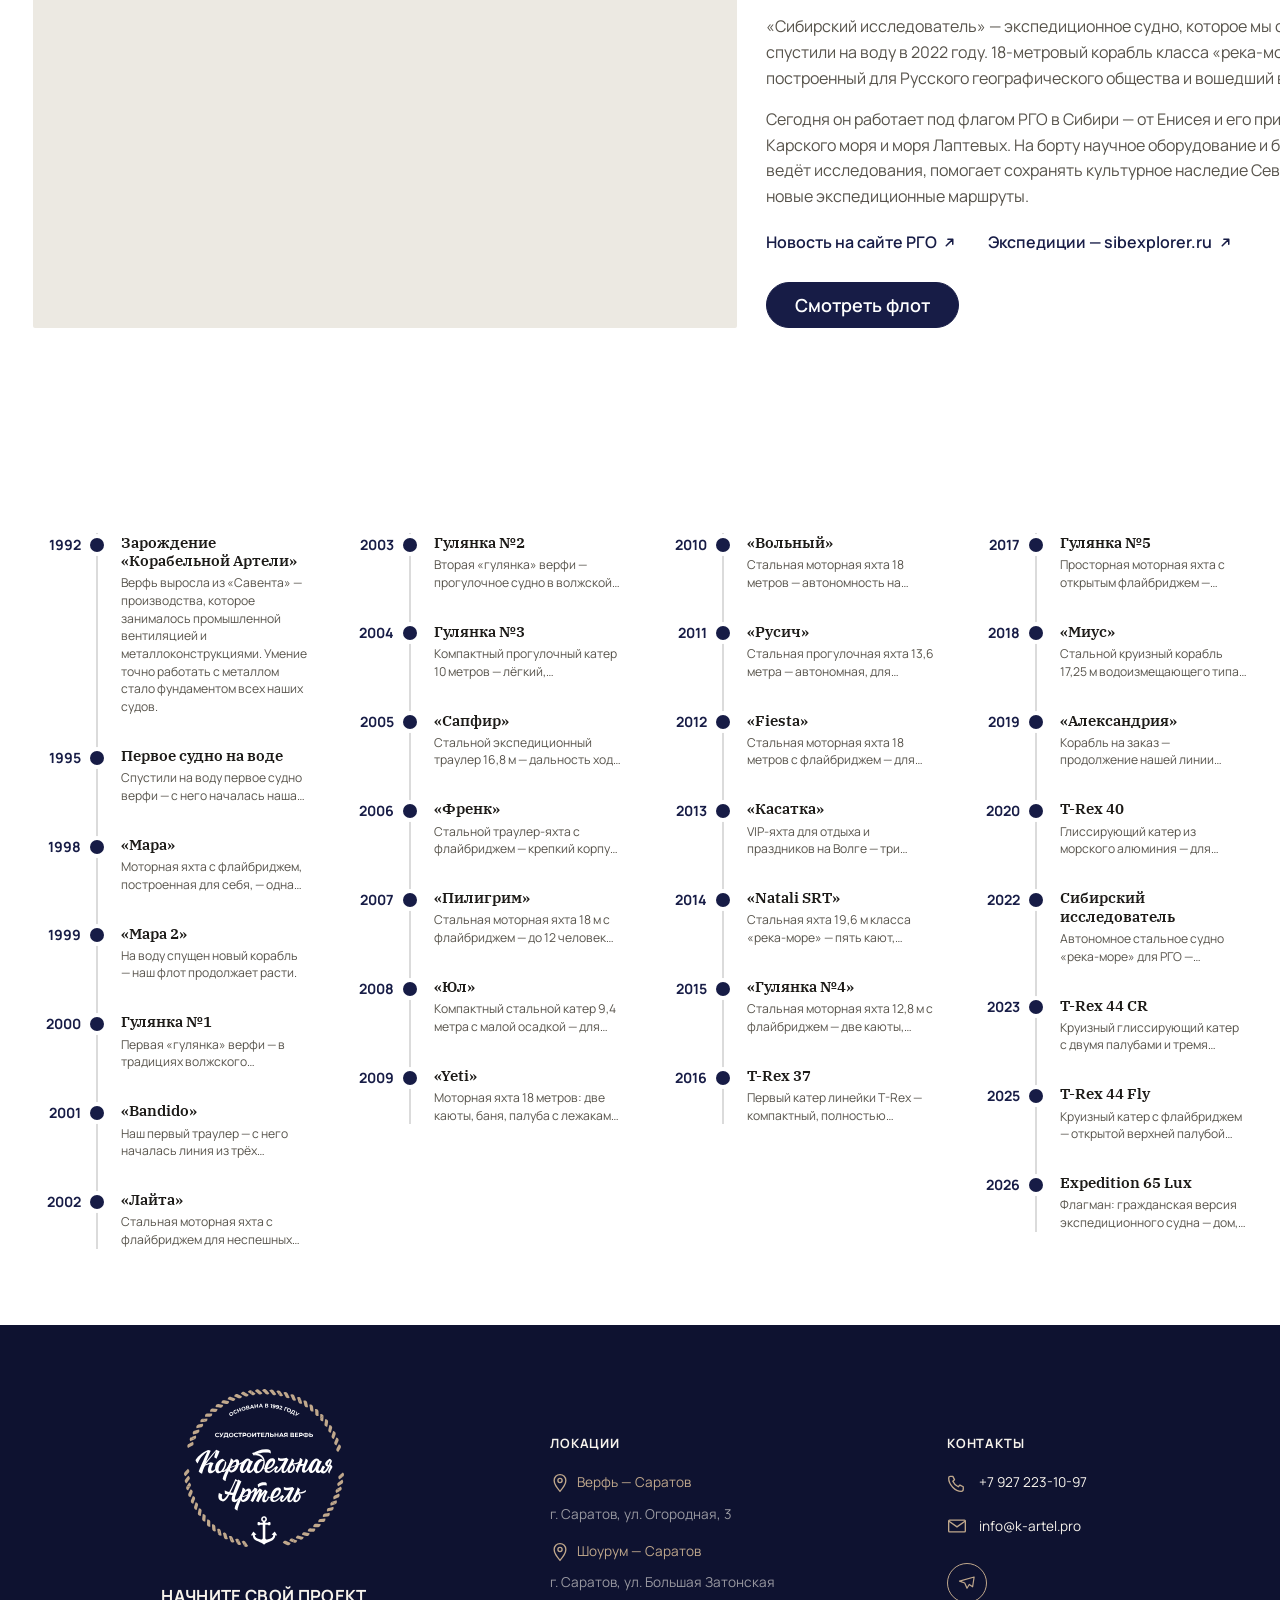
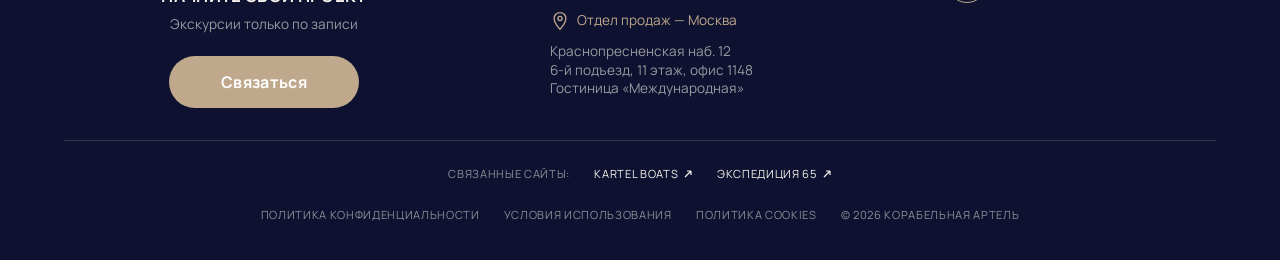
==== commit b478fb7a: "Capitalize brand «Корабельная Артель» / «Верфь»; T-Rex + Сибирский + Александрия fixes - Brand name " ====
--- a/about.html
+++ b/about.html
@@ -19,7 +19,7 @@
     </a>
     <nav class="nav__links">
       <a href="fleet.html">Флот</a>
-      <a href="about.html">О верфи</a>
+      <a href="about.html">О Верфи</a>
       <!-- <a href="index.html#stories">Истории</a> -->
       <a href="gallery.html">Галерея</a>
       <a href="contact.html">Контакты</a>
@@ -52,7 +52,7 @@
             <h2 class="wf-sectitle">Наш фирменный стиль</h2>
             <div class="wf-line wf-line--head"></div>
           </header>
-          <p class="wf-body">«Корабельная артель» начиналась в 1992 году — но не с лодок. Мы пришли из металла: проектировали и варили промышленную вентиляцию и металлоконструкции («Савент»). Там мы научились тому, что потом определило все наши суда, — точности раскроя, чистому шву и уважению к металлу. В 1995 году эти навыки впервые приняли форму корпуса: мы спустили на воду первое судно.</p>
+          <p class="wf-body">«Корабельная Артель» начиналась в 1992 году — но не с лодок. Мы пришли из металла: проектировали и варили промышленную вентиляцию и металлоконструкции («Савент»). Там мы научились тому, что потом определило все наши суда, — точности раскроя, чистому шву и уважению к металлу. В 1995 году эти навыки впервые приняли форму корпуса: мы спустили на воду первое судно.</p>
           <p class="wf-body">Сегодня верфь стоит в Саратове. С 1995 года мы построили больше тридцати судов — многие из них и сейчас можно встретить на волжских берегах. Часть кораблей рождалась под конкретного владельца и его маршрут, часть — по нашему собственному замыслу. Но почерк у них общий.</p>
           <p class="wf-body">Наши корабли узнают на воде. Высокий развалистый нос, крепкие борта с круглыми иллюминаторами, рубка с почти вертикальным остеклением, нержавеющие леера; тёмный корпус, белая надстройка и тонкая линия по ватерлинии — этот силуэт мы ведём от судна к судну уже три десятилетия. Внутри — наш неизменный набор: тик, натуральный дуб и красное дерево, кожа и шлифованный металл. Интерьер, сделанный не напоказ, а чтобы в нём хотелось оставаться надолго. Как у художника есть свой мазок, так у нас — своя линия корпуса.</p>
           <p class="wf-body">Время идёт — и мы идём вместе с ним. Новые катера линии T-Rex мы строим из авиационного алюминия АМГ5М, того же, что идёт на самолёты: лёгкого, выносливого и не знающего коррозии. Характер остаётся нашим — крепкий корпус и честная роскошь внутри, — но линии становятся острее и собраннее, а ход — быстрее. В той же логике выросла и наша экспедиционная линия — суда для долгих автономных маршрутов.</p>
@@ -461,7 +461,7 @@
         <a href="#">Политика конфиденциальности</a>
         <a href="#">Условия использования</a>
         <a href="#">Политика cookies</a>
-        <span>© 2026 Корабельная артель</span>
+        <span>© 2026 Корабельная Артель</span>
       </div>
     </div>
   </footer>
@@ -487,6 +487,6 @@
     })();
   </script>
   <script src="js/nav.js?v=1"></script>
-  <script src="js/contact-modal.js?v=2"></script>
+  <script src="js/contact-modal.js?v=3"></script>
 </body>
 </html>
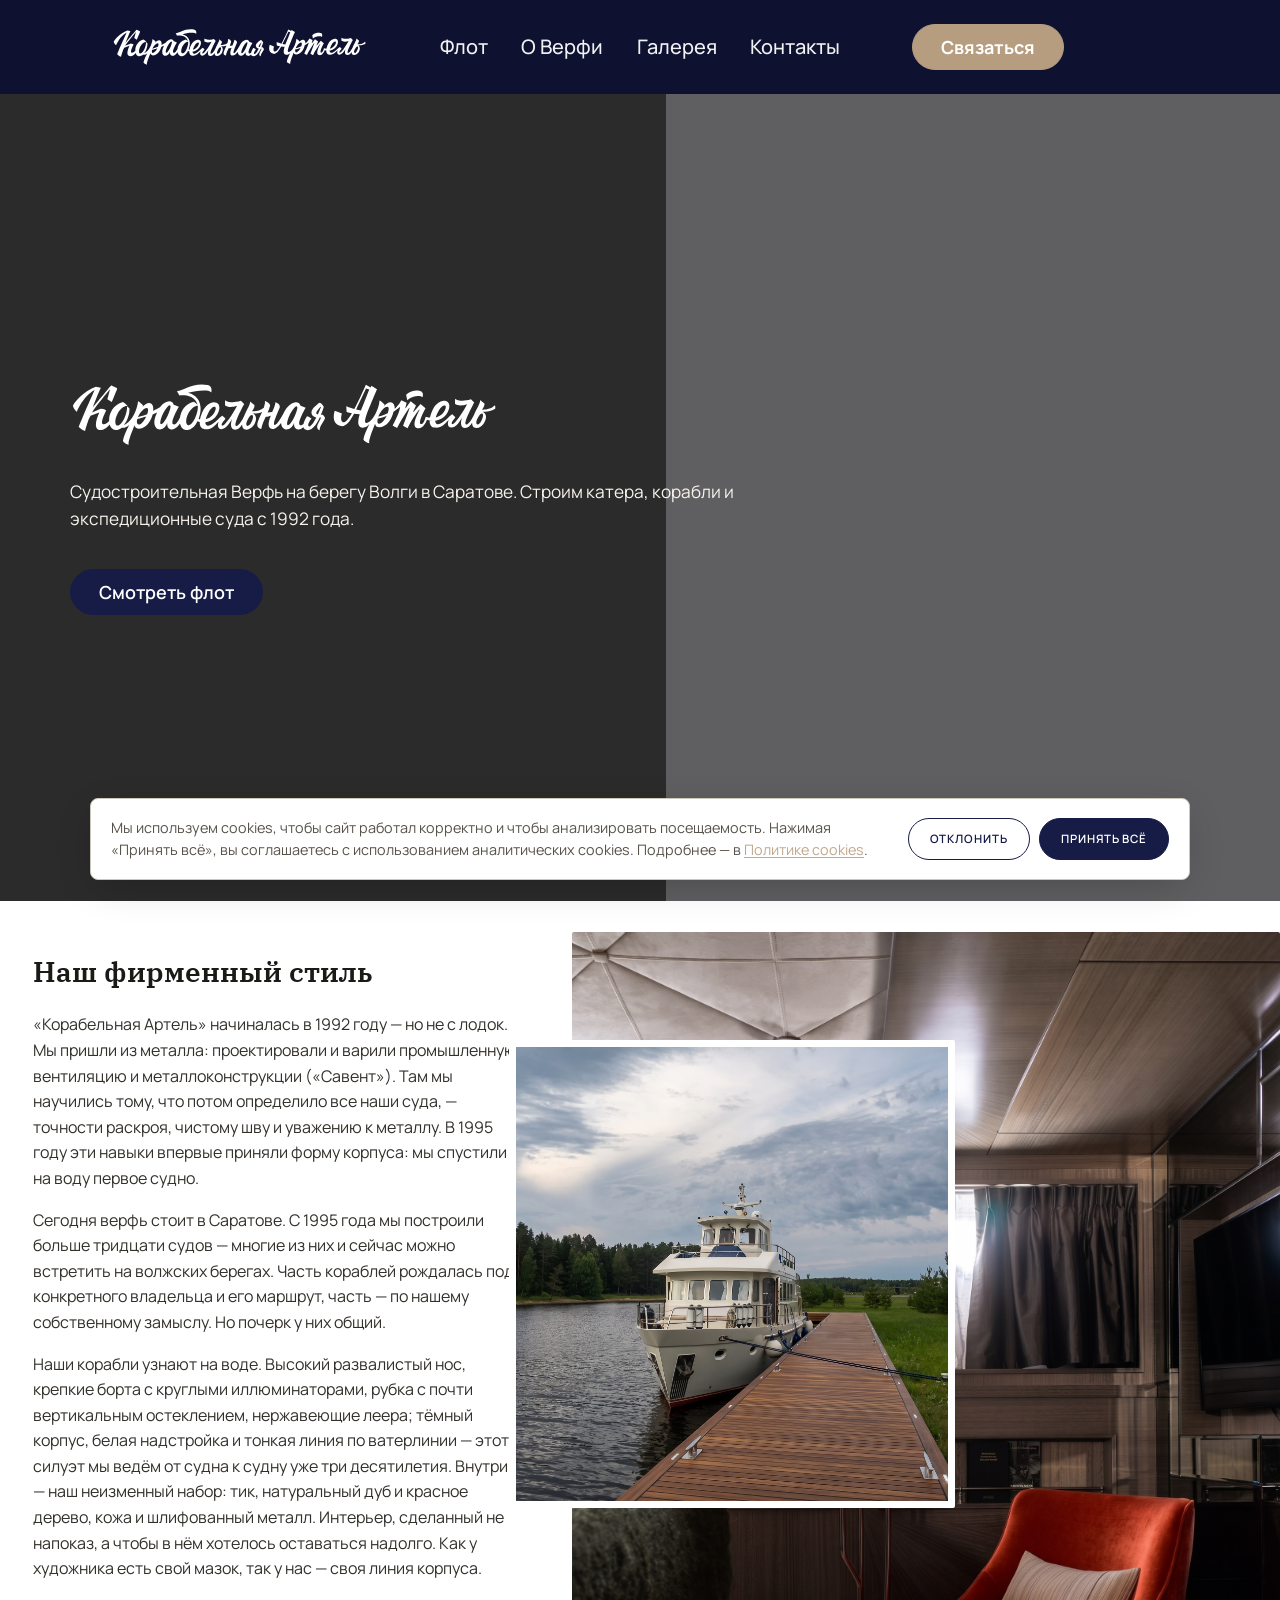
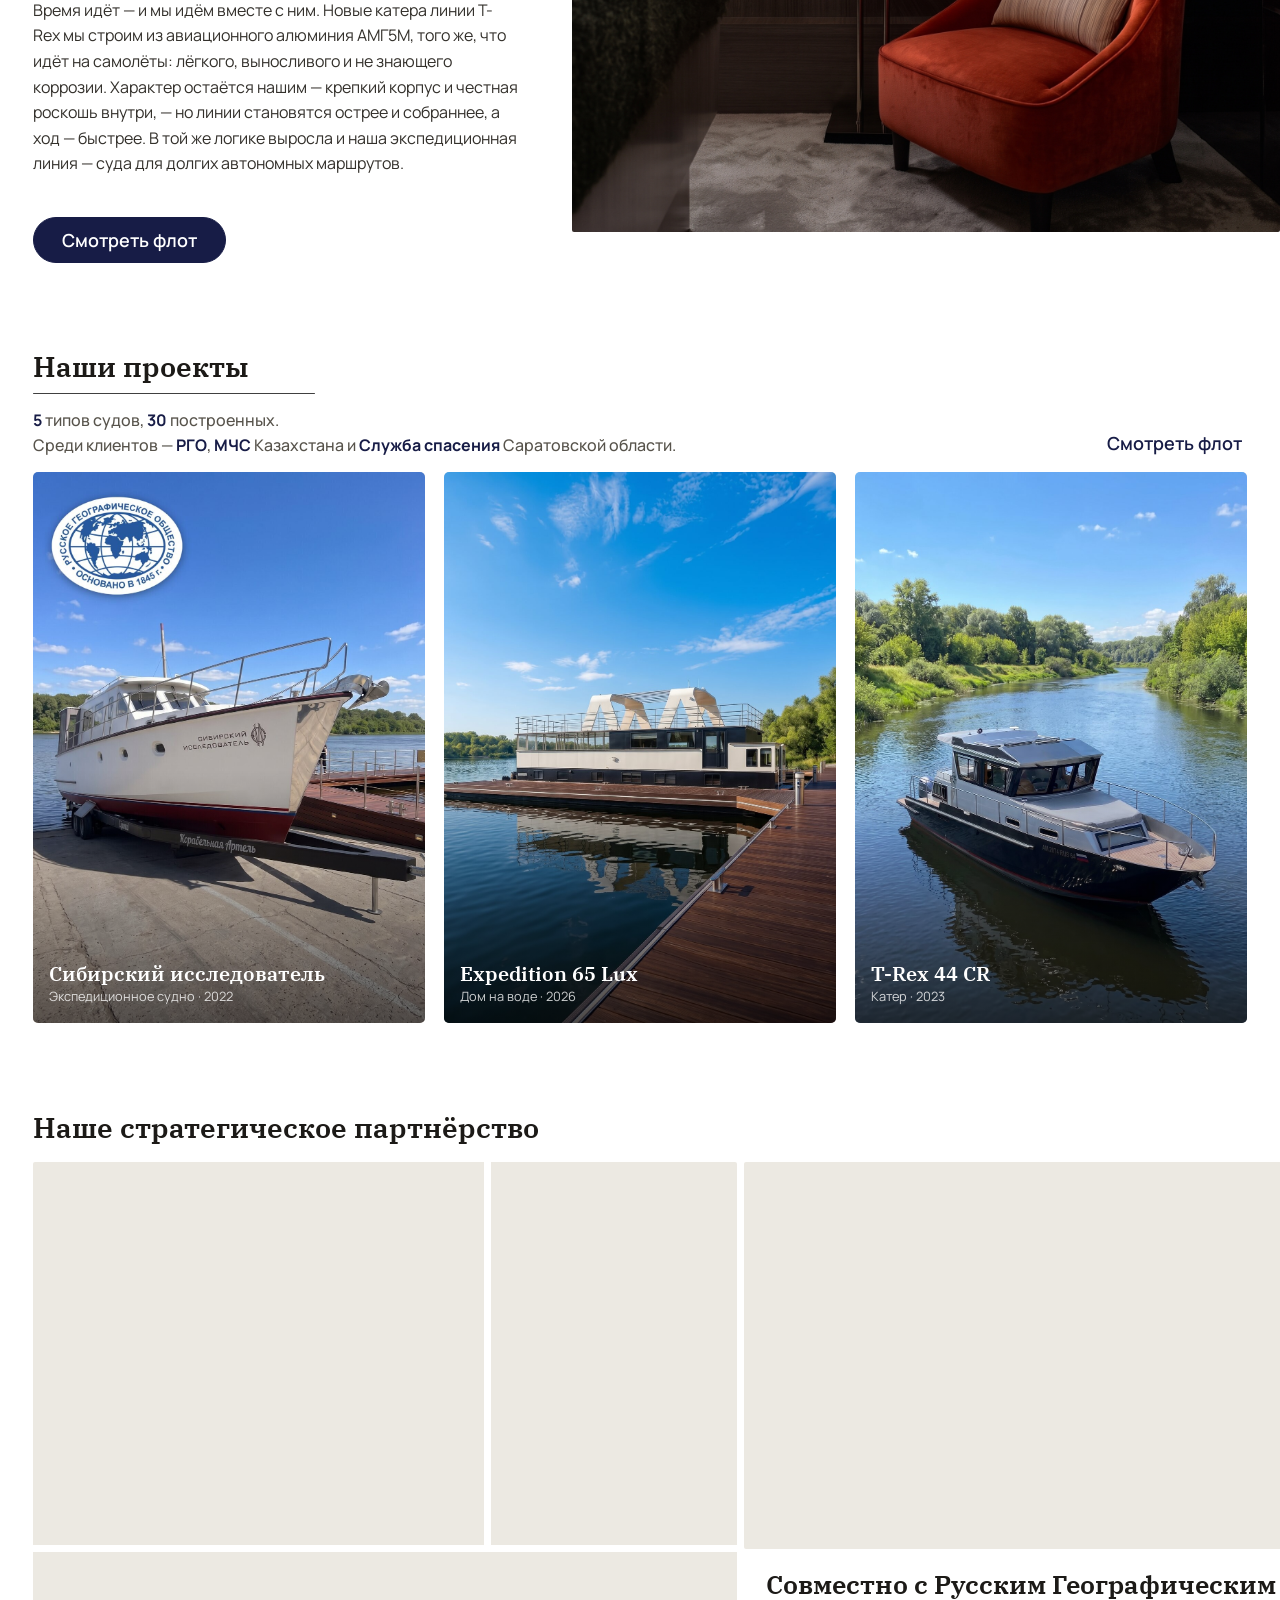
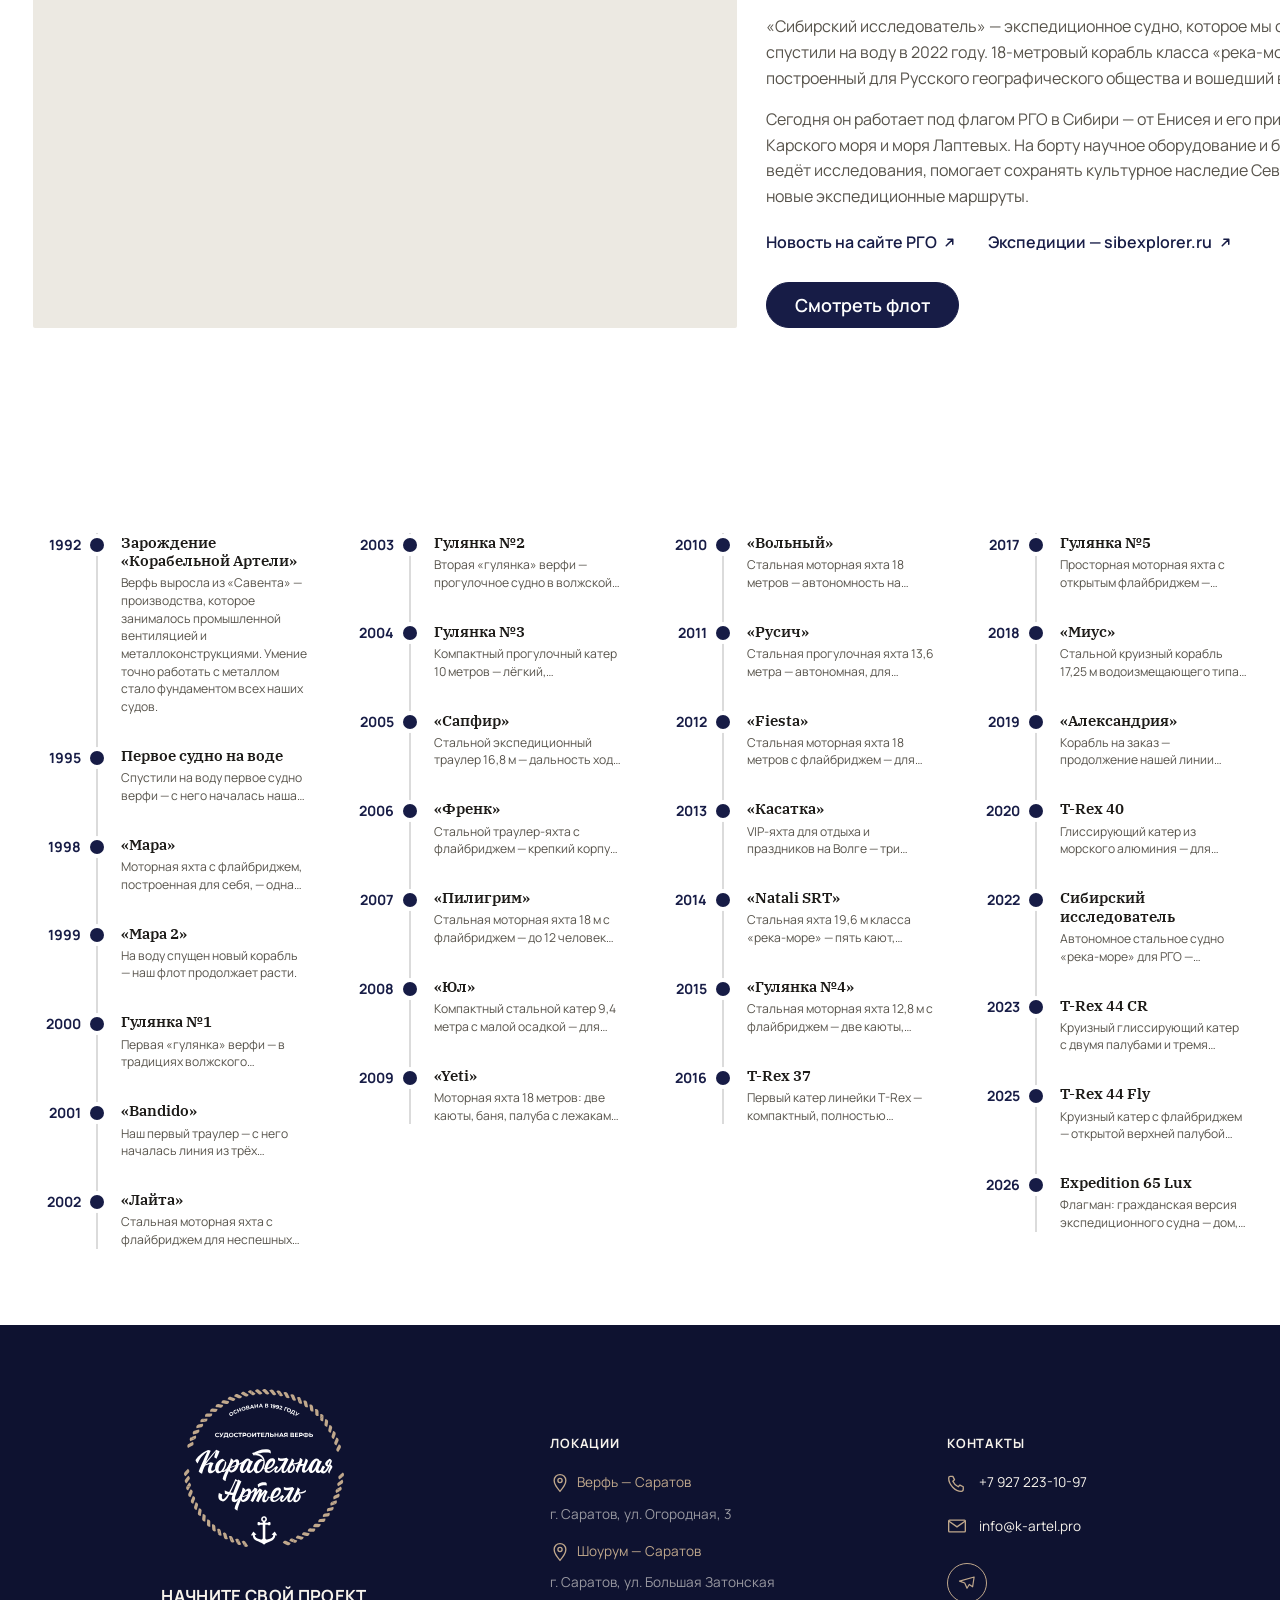
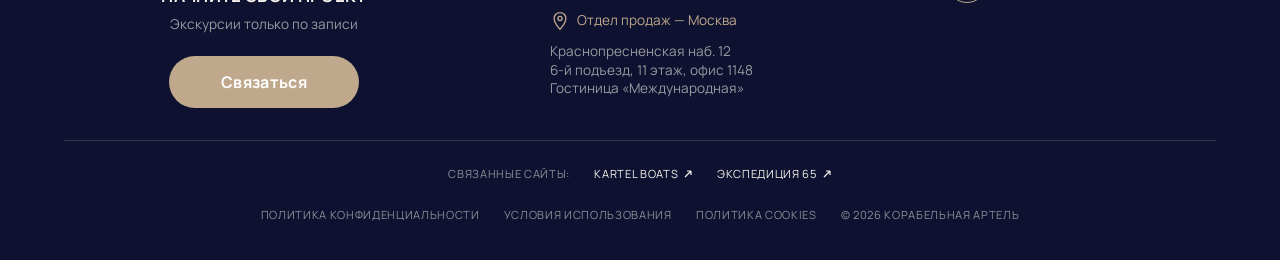
==== commit 7ee3c700: "Legal (Phase 4): add privacy / cookies / terms pages (152-ФЗ, Metrika + GA) + cookie consent banner;" ====
--- a/about.html
+++ b/about.html
@@ -8,7 +8,7 @@
 <link rel="preconnect" href="https://fonts.googleapis.com">
 <link rel="preconnect" href="https://fonts.gstatic.com" crossorigin>
 <link href="https://fonts.googleapis.com/css2?family=IBM+Plex+Serif:wght@400;500;600&family=Manrope:wght@400;500;600;700&display=swap" rel="stylesheet">
-<link rel="stylesheet" href="css/styles.css?v=306">
+<link rel="stylesheet" href="css/styles.css?v=320">
 </head>
 <body>
 
@@ -458,9 +458,9 @@
       </div>
 
       <div class="foot__legal">
-        <a href="#">Политика конфиденциальности</a>
-        <a href="#">Условия использования</a>
-        <a href="#">Политика cookies</a>
+        <a href="privacy.html">Политика конфиденциальности</a>
+        <a href="terms.html">Условия использования</a>
+        <a href="cookies.html">Политика cookies</a>
         <span>© 2026 Корабельная Артель</span>
       </div>
     </div>
@@ -488,5 +488,6 @@
   </script>
   <script src="js/nav.js?v=1"></script>
   <script src="js/contact-modal.js?v=3"></script>
+  <script src="js/cookie-consent.js?v=1"></script>
 </body>
 </html>
--- a/css/styles.css
+++ b/css/styles.css
@@ -296,20 +296,20 @@
 }
 .approach__tab:hover{border-color:var(--navy)}
 .approach__tab.is-active{background:var(--navy);color:var(--white);border-color:var(--navy)}
-.approach__right{padding-top:clamp(1.75rem,3.5vw,3.25rem)}
+.approach__right{padding-top:0}
 .approach__panel{display:none}
 .approach__panel.is-active{display:block}
 .approach__lead{
   font-family:var(--serif);font-weight:600;color:var(--near-black);
   font-size:clamp(1.35rem,2.1vw,1.75rem);line-height:1.25;
 }
-.approach__body{margin-top:1.85rem;color:var(--charcoal);font-size:1rem;line-height:1.65}
+.approach__body{margin-top:48px;color:var(--charcoal);font-size:1rem;line-height:1.65}
 
 /* ============================================================
    ГАЛЕРЕЯ  (masonry grid — 6 col, last col narrow logo strip)
    ============================================================ */
 .gallery{padding:clamp(3rem,6vw,5rem) 0}
-.gallery__inner{max-width:var(--maxw);margin:0 auto;padding:0 var(--gutter)}
+.gallery__inner{padding:0 var(--gutter)}
 .gallery__head{
   display:flex;justify-content:space-between;align-items:center;gap:1rem;
   margin-bottom:clamp(1.5rem,3vw,2.25rem);
@@ -320,25 +320,25 @@
 }
 .gallery__grid{
   display:grid;
-  grid-template-columns:repeat(5,1fr) 0.264fr;
+  grid-template-columns:repeat(6,1fr) 0.264fr;
   grid-template-rows:repeat(3,1fr);
   grid-auto-flow:dense;
   gap:6px;
-  aspect-ratio:1341 / 760;
+  aspect-ratio:1600 / 760;
 }
 .gallery__cell{
   width:100%;height:100%;object-fit:cover;display:block;border-radius:2px;
   background:var(--grey-100);background-size:cover;background-position:center;
-  cursor:pointer;overflow:hidden;transition:transform .3s ease,filter .3s ease;
-}
-.gallery__cell:hover{filter:brightness(1.06)}
+  overflow:hidden;
+}
 .gallery__cell:focus-visible{outline:2px solid var(--brass);outline-offset:2px}
-.gallery__big{grid-column:4 / 7;grid-row:1 / 3}
+.gallery__big{grid-column:5 / 8;grid-row:1 / 3}
 .gallery__logo{
-  grid-column:6;grid-row:3;border-radius:2px;background:var(--navy);
+  grid-column:7;grid-row:3;border-radius:2px;background:var(--navy);
   display:flex;align-items:center;justify-content:center;
 }
-.gallery__logo img{width:auto;height:56%;max-width:66%}
+.gallery__logo{overflow:hidden}
+.gallery__logo img{width:clamp(120px,13vw,200px);height:auto;max-width:none;transform:rotate(270deg)}
 
 /* Lightbox — full-size gallery viewer */
 .lightbox{
@@ -826,13 +826,16 @@
 body[data-boat="trex-37"] .wf-specsheet__right,
 body[data-boat="trex-40"] .wf-specsheet__right,
 body[data-boat="volnyi"] .wf-specsheet__right,
-body[data-boat="l-1050"] .wf-specsheet__right{align-content:start}
+body[data-boat="l-1050"] .wf-specsheet__right,
+body[data-boat="gulyanka-1"] .wf-specsheet__right{align-content:start}
+body[data-boat="gulyanka-1"] .wf-specsheet__right{margin-top:15px}
 body[data-boat="trex-37"] .wf-gallery__col--left > .wf-gallery__pair{order:-1}
 .wf-spectable--underplan{margin-top:clamp(4rem,7vw,6rem)}
 body[data-boat="volnyi"] .wf-spectable--underplan{margin-top:clamp(2rem,4vw,3rem)}
 body[data-boat="piligrim"] .wf-spectable--underplan{margin-top:clamp(2rem,4vw,55px)}
 body[data-boat="l-1050"] .wf-plans{margin-top:15px}
 body[data-boat="l-1050"] .wf-spectable--underplan{margin-top:clamp(2rem,5.7vw,35px)}
+body[data-boat="gulyanka-1"] .wf-spectable--underplan{margin-top:clamp(1.5rem,4vw,32px)}
 
 /* ============================================================
    ABOUT PAGE — low-fi wireframe
@@ -1147,17 +1150,15 @@
 .gal-filter__item:hover{background:var(--cream);color:var(--navy)}
 .gal-filter__item.is-active{color:var(--brass);font-weight:600}
 
-.gal-grid{display:grid;grid-template-columns:repeat(4,1fr);
-  grid-auto-rows:clamp(120px,15vw,230px);grid-auto-flow:dense;gap:8px}
-.gal-cell{border:0;padding:0;width:100%;height:100%;display:block;
-  background:var(--grey-100) center/cover no-repeat;border-radius:2px;overflow:hidden;
-  cursor:pointer;transition:filter .3s ease}
+/* grid masonry: each tile fits its photo exactly (1px rows + 8px margin = even gaps, no grey band) */
+.gal-grid{display:grid;grid-template-columns:repeat(4,1fr);grid-auto-rows:1px;column-gap:8px;row-gap:0}
+.gal-cell{display:block;width:100%;align-self:start;margin:0 0 8px;border:0;padding:0;line-height:0;
+  background:var(--grey-100);border-radius:2px;overflow:hidden;cursor:pointer;transition:filter .3s ease}
+.gal-cell img{width:100%;height:auto;display:block}
 .gal-cell:hover{filter:brightness(1.07)}
 .gal-cell:focus-visible{outline:2px solid var(--brass);outline-offset:2px}
-/* tetris rhythm: big 2x2, a tall, a wide — dense flow backfills the holes */
-.gal-cell:nth-child(8n+1){grid-column:span 2;grid-row:span 2}
-.gal-cell:nth-child(8n+5){grid-row:span 2}
-.gal-cell:nth-child(8n+6){grid-column:span 2}
+@media (max-width:1024px){.gal-grid{grid-template-columns:repeat(3,1fr)}}
+@media (max-width:640px){.gal-grid{grid-template-columns:repeat(2,1fr)}}
 
 /* lightbox */
 /* back-to-top button */
@@ -1289,3 +1290,58 @@
 .smodal__list li{display:flex;justify-content:space-between;gap:1.5rem;padding:.55rem 0;border-bottom:1px solid var(--grey-100);font-family:var(--sans);font-size:.92rem}
 .smodal__list li>span:first-child{color:var(--charcoal)}
 .smodal__list li>span:last-child{color:var(--brass);font-weight:600;text-align:right}
+
+/* ============================================================
+   LEGAL PAGES (privacy / terms / cookies) + COOKIE BANNER
+   ============================================================ */
+.legal{background:var(--cream);padding:clamp(7rem,12vw,10rem) 0 clamp(4rem,8vw,7rem)}
+.legal__inner{max-width:var(--maxw);margin:0 auto;padding:0 var(--gutter)}
+.legal__eyebrow{font-family:var(--sans);font-weight:600;font-size:.72rem;letter-spacing:.14em;text-transform:uppercase;color:var(--brass)}
+.legal__rule{border:0;border-top:1px solid var(--grey-300);margin:.75rem 0 0}
+.legal__title{font-family:var(--serif);font-weight:600;color:var(--near-black);font-size:clamp(2rem,5vw,3.25rem);line-height:1.05;margin:1.4rem 0 0}
+.legal__sub{max-width:52ch;margin:1rem 0 0;font-family:var(--sans);font-size:clamp(1rem,1.3vw,1.125rem);line-height:1.55;color:var(--text-2)}
+.legal__updated{margin:.9rem 0 0;font-family:var(--sans);font-size:.75rem;letter-spacing:.1em;text-transform:uppercase;color:var(--grey-500)}
+.legal__grid{display:grid;grid-template-columns:4fr 8fr;gap:clamp(2rem,5vw,4rem);margin-top:clamp(2.5rem,6vw,4.5rem)}
+.legal__toc{position:sticky;top:6rem;align-self:start}
+.legal__toc-label{font-family:var(--sans);font-weight:600;font-size:.72rem;letter-spacing:.14em;text-transform:uppercase;color:var(--brass)}
+.legal__toc nav{display:flex;flex-direction:column;gap:.55rem;margin-top:1.25rem;font-family:var(--sans);font-size:.9rem}
+.legal__toc a{color:var(--text);text-decoration:none;transition:color .2s}
+.legal__toc a:hover{color:var(--brass)}
+.legal__toc-sub{margin-left:1.1rem;display:flex;flex-direction:column;gap:.5rem}
+.legal__toc-sub a{font-size:.82rem;color:var(--text-2)}
+.legal__content{min-width:0}
+.legal__sec{scroll-margin-top:6rem}
+.legal__sec + .legal__sec{margin-top:clamp(2.5rem,5vw,3.5rem)}
+.legal__sec h2{font-family:var(--sans);font-weight:700;text-transform:uppercase;letter-spacing:.02em;color:var(--near-black);font-size:clamp(1.1rem,1.8vw,1.35rem);margin:0}
+.legal__sec h3{font-family:var(--sans);font-weight:600;color:var(--near-black);font-size:1.05rem;margin:2rem 0 0;scroll-margin-top:6rem}
+.legal-body{margin-top:1.1rem;font-family:var(--sans);font-size:1rem;line-height:1.7;color:var(--text-2)}
+.legal-body p{margin:0}
+.legal-body p + p{margin-top:1rem}
+.legal-body ul,.legal-body ol{margin:1rem 0 1rem 1.4rem}
+.legal-body li{margin-top:.35rem}
+.legal-body ul li{list-style:disc}
+.legal-body ol li{list-style:decimal}
+.legal-body strong{color:var(--near-black);font-weight:600}
+.legal-body a{color:var(--brass);text-decoration:underline;text-underline-offset:2px}
+.legal-body a:hover{text-decoration:none}
+.legal-body table{width:100%;margin:1.25rem 0;border-collapse:collapse;font-size:.85rem}
+.legal-body th,.legal-body td{border:1px solid var(--grey-300);padding:10px 12px;text-align:left;vertical-align:top}
+.legal-body th{background:var(--grey-100);font-weight:600;color:var(--near-black);text-transform:uppercase;letter-spacing:.06em;font-size:.68rem}
+.legal__home{margin-top:clamp(2.5rem,5vw,3.5rem);padding-top:2rem;border-top:1px solid var(--grey-300)}
+.legal__home a{font-family:var(--sans);font-size:.75rem;letter-spacing:.1em;text-transform:uppercase;color:var(--brass);text-decoration:none}
+.legal__home a:hover{text-decoration:underline}
+@media (max-width:860px){.legal__grid{grid-template-columns:1fr}.legal__toc{position:static}}
+
+/* cookie consent banner (injected by js/cookie-consent.js) */
+.cookie{position:fixed;inset-inline:0;bottom:0;z-index:120;padding:clamp(.75rem,2vw,1.25rem);display:none}
+.cookie.is-visible{display:block}
+.cookie__inner{max-width:1100px;margin:0 auto;display:flex;flex-direction:column;gap:1rem;background:var(--white);border:1px solid var(--grey-300);border-radius:8px;padding:1.1rem 1.25rem;box-shadow:0 10px 40px -10px rgba(0,0,0,.25)}
+.cookie__text{font-family:var(--sans);font-size:.9rem;line-height:1.55;color:var(--text-2);margin:0;flex:1}
+.cookie__text a{color:var(--brass);text-decoration:underline;text-underline-offset:2px}
+.cookie__actions{display:flex;gap:.6rem;flex-shrink:0;justify-content:center}
+.cookie__btn{font-family:var(--sans);font-weight:600;font-size:.72rem;letter-spacing:.08em;text-transform:uppercase;padding:.7rem 1.3rem;border-radius:999px;cursor:pointer;border:1px solid var(--navy);transition:background .2s,color .2s,border-color .2s}
+.cookie__btn--decline{background:var(--white);color:var(--navy)}
+.cookie__btn--decline:hover{border-color:var(--brass);color:var(--brass)}
+.cookie__btn--accept{background:var(--navy);color:var(--white);border-color:var(--navy)}
+.cookie__btn--accept:hover{background:var(--ink)}
+@media (min-width:640px){.cookie__inner{flex-direction:row;align-items:center;gap:1.5rem}}
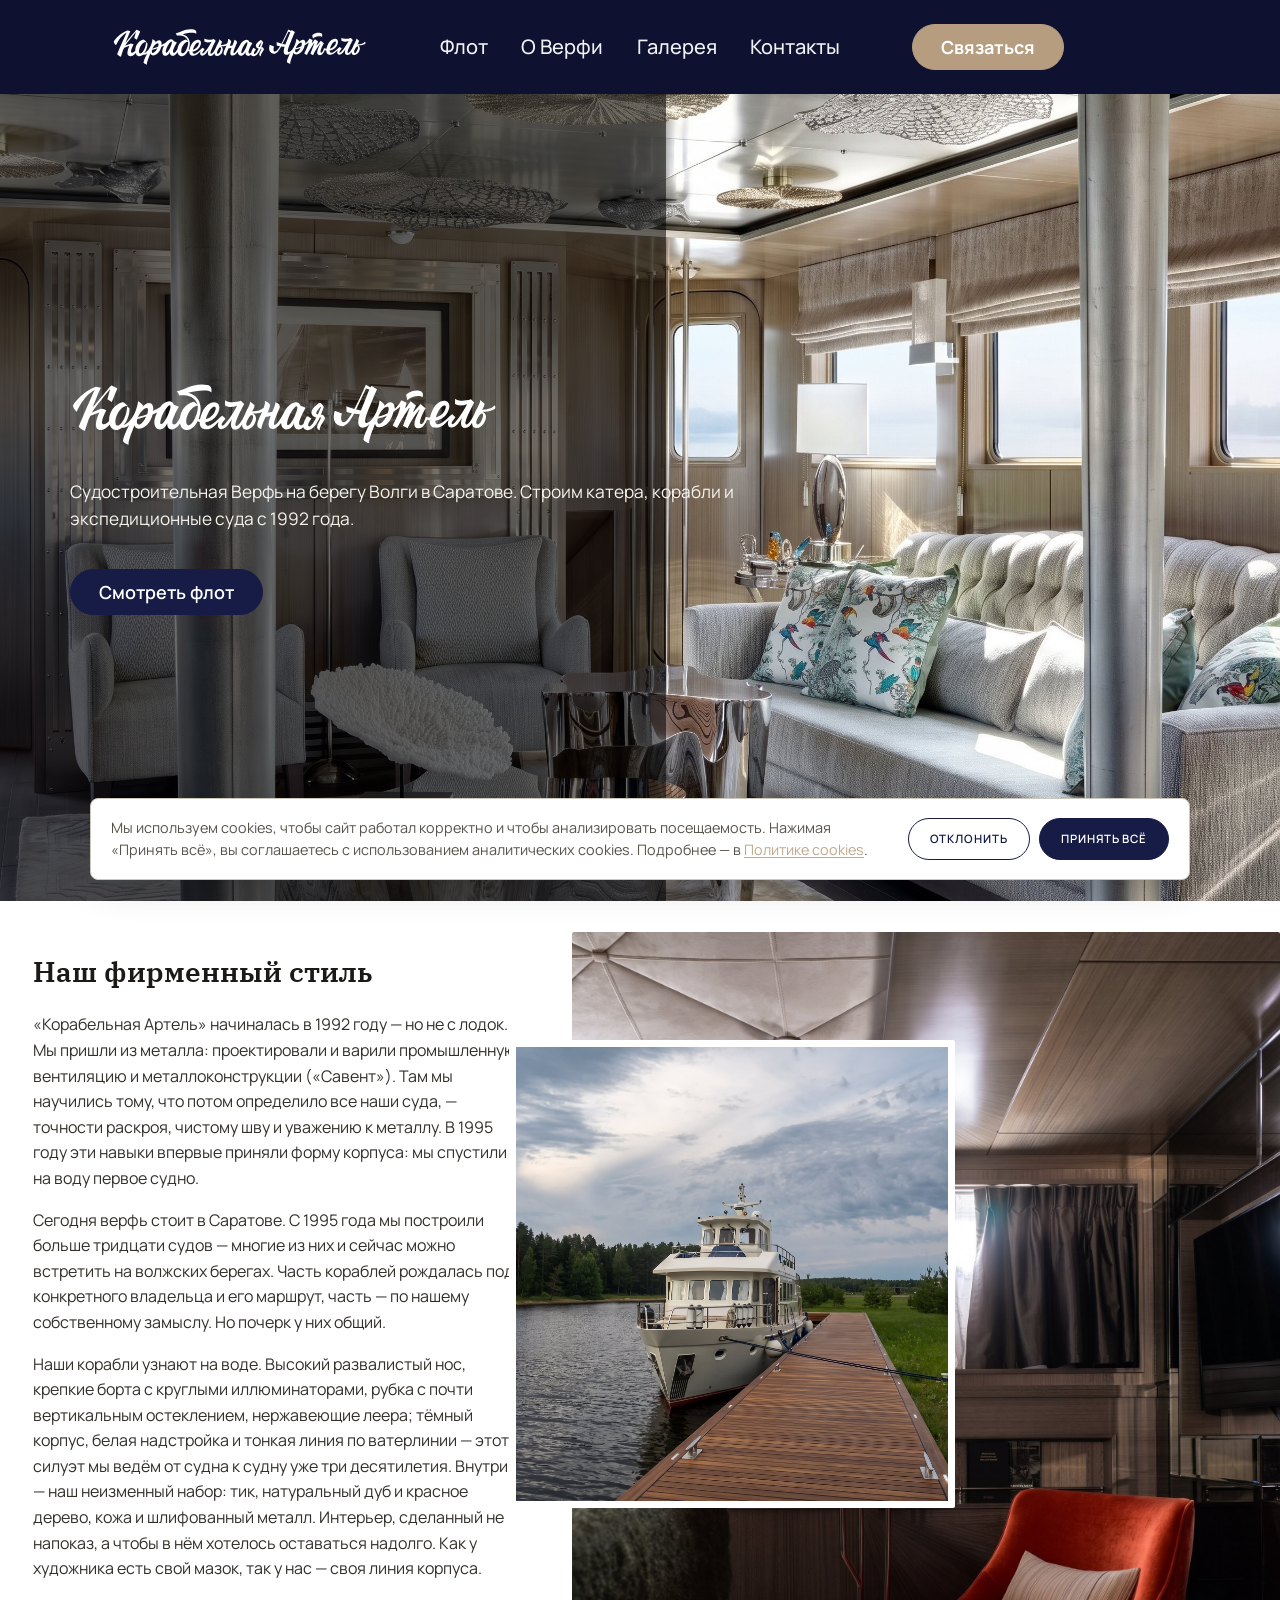
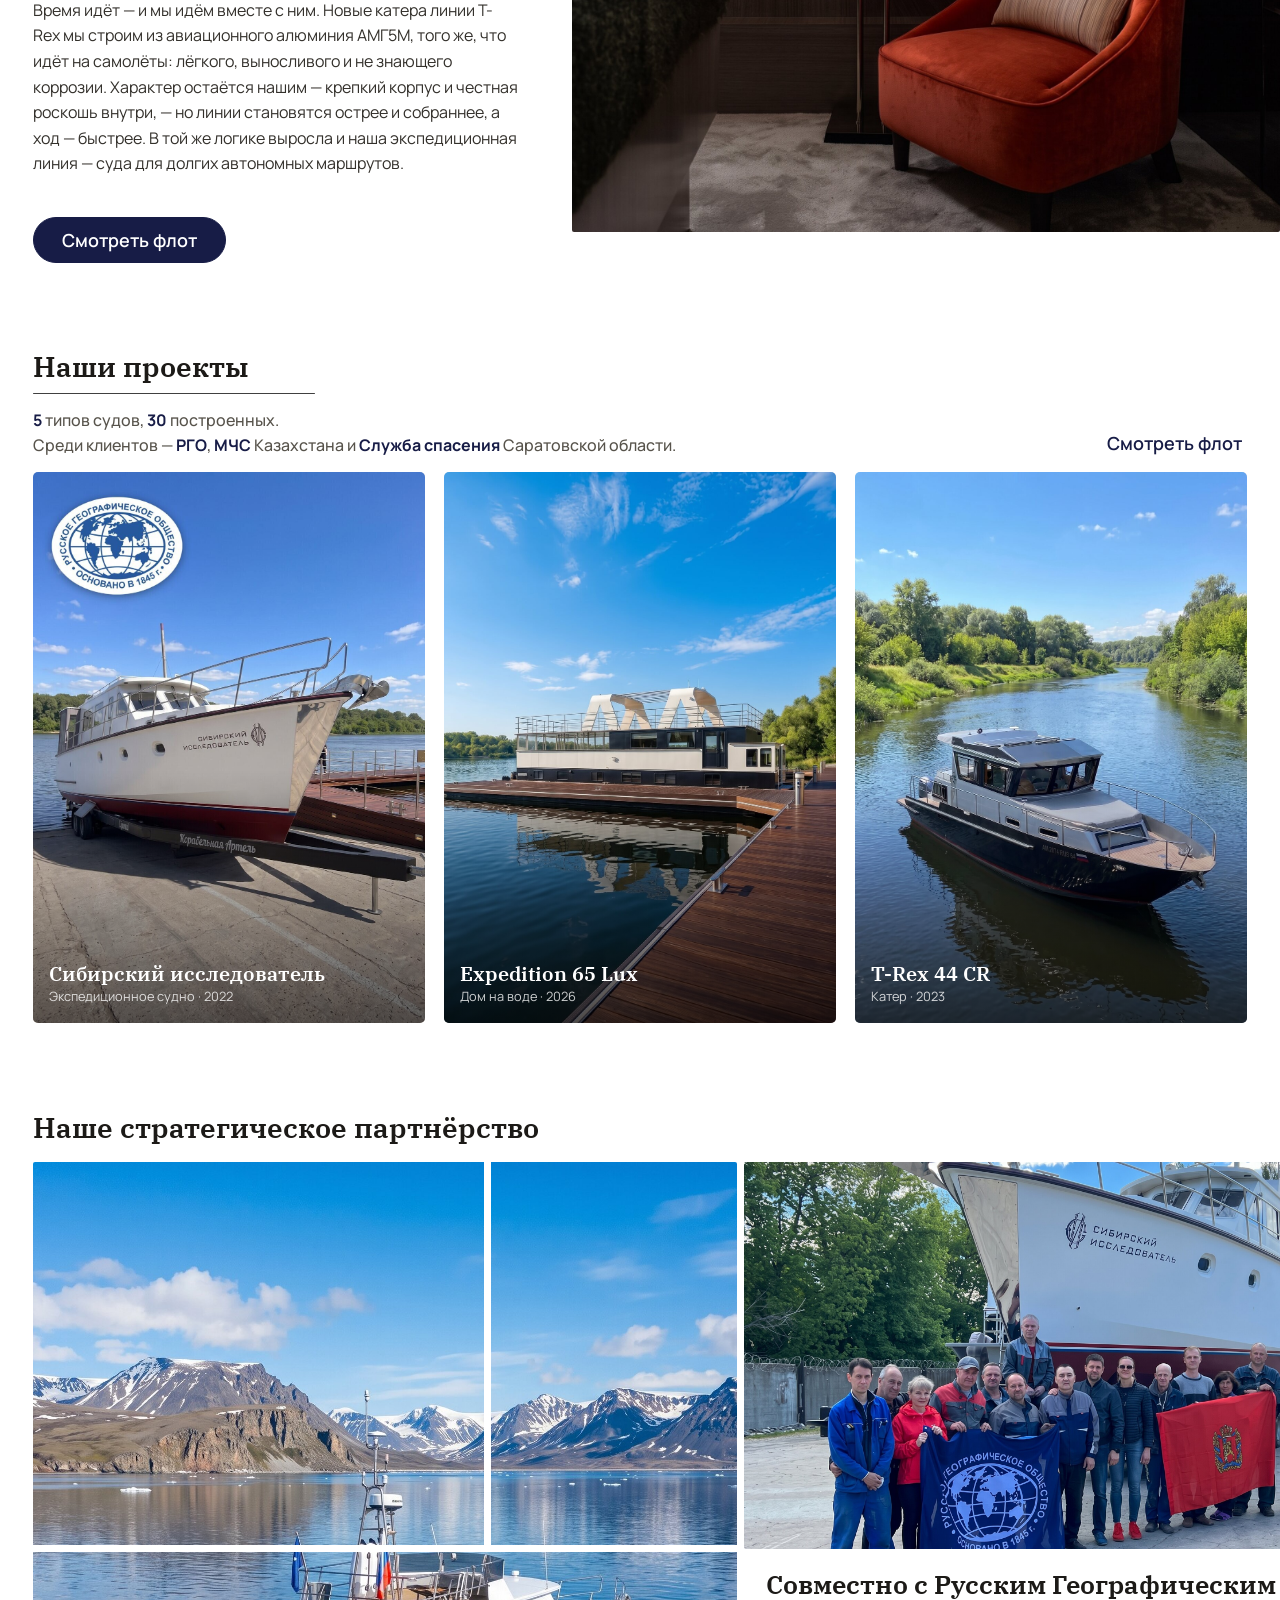
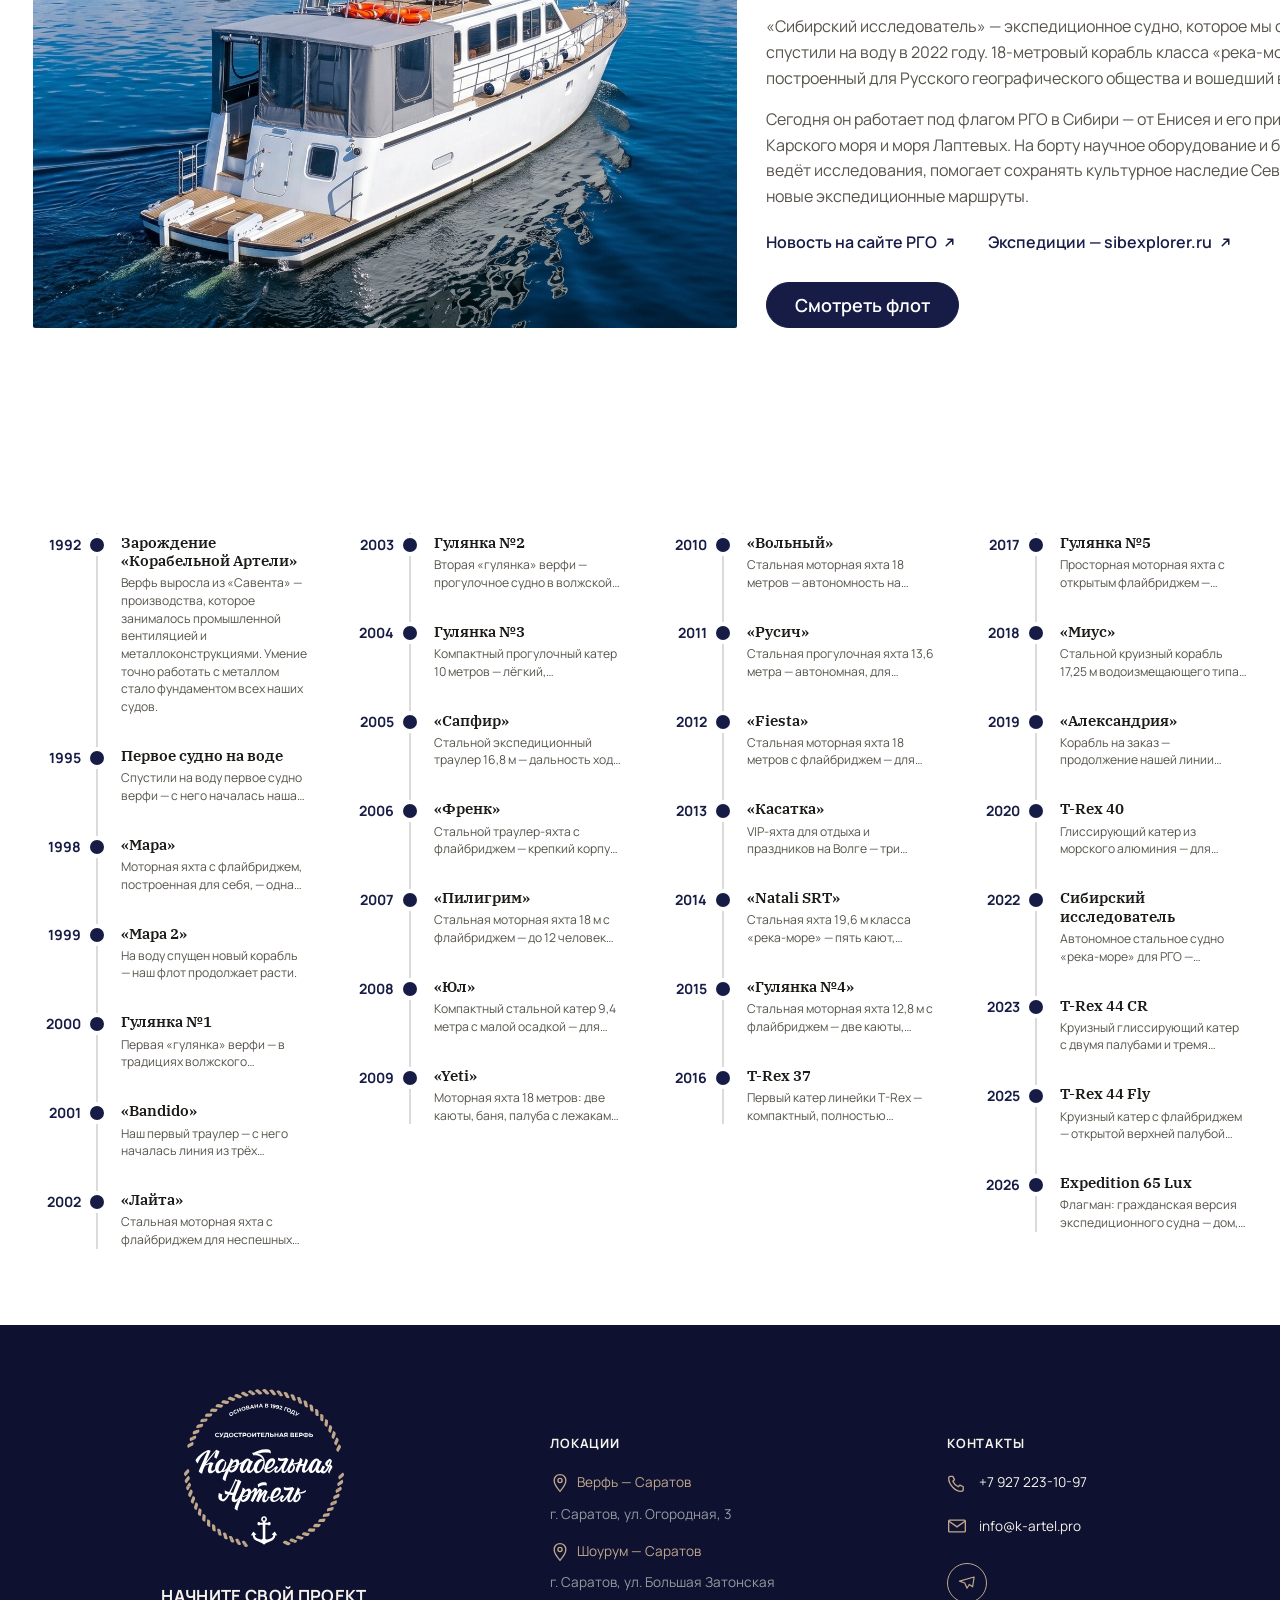
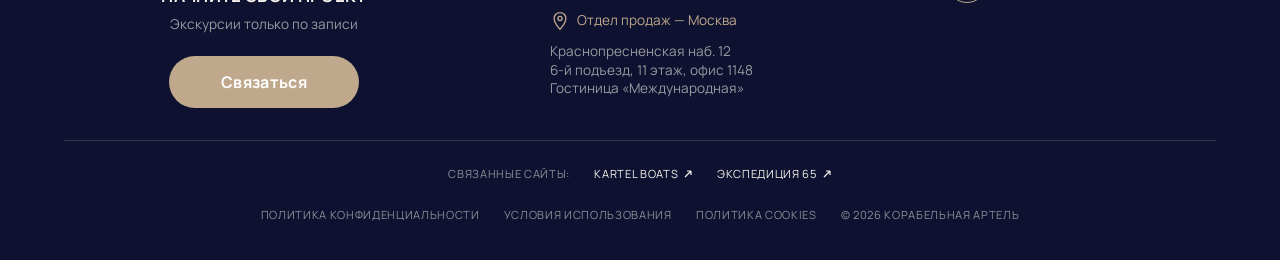
==== commit 718d35ab: "SEO meta: fix index aluminium claim, capitalize brand in all titles/descriptions, enrich thin ones, " ====
--- a/about.html
+++ b/about.html
@@ -3,8 +3,8 @@
 <head>
 <meta charset="utf-8">
 <meta name="viewport" content="width=device-width, initial-scale=1">
-<title>О верфи — Корабельная артель</title>
-<meta name="description" content="О верфи «Корабельная артель» — судостроение в Саратове с 1992 года.">
+<title>О верфи — Корабельная Артель</title>
+<meta name="description" content="Судостроительная верфь «Корабельная Артель» на берегу Волги в Саратове: флот, производство и партнёрство с Русским географическим обществом.">
 <link rel="preconnect" href="https://fonts.googleapis.com">
 <link rel="preconnect" href="https://fonts.gstatic.com" crossorigin>
 <link href="https://fonts.googleapis.com/css2?family=IBM+Plex+Serif:wght@400;500;600&family=Manrope:wght@400;500;600;700&display=swap" rel="stylesheet">
